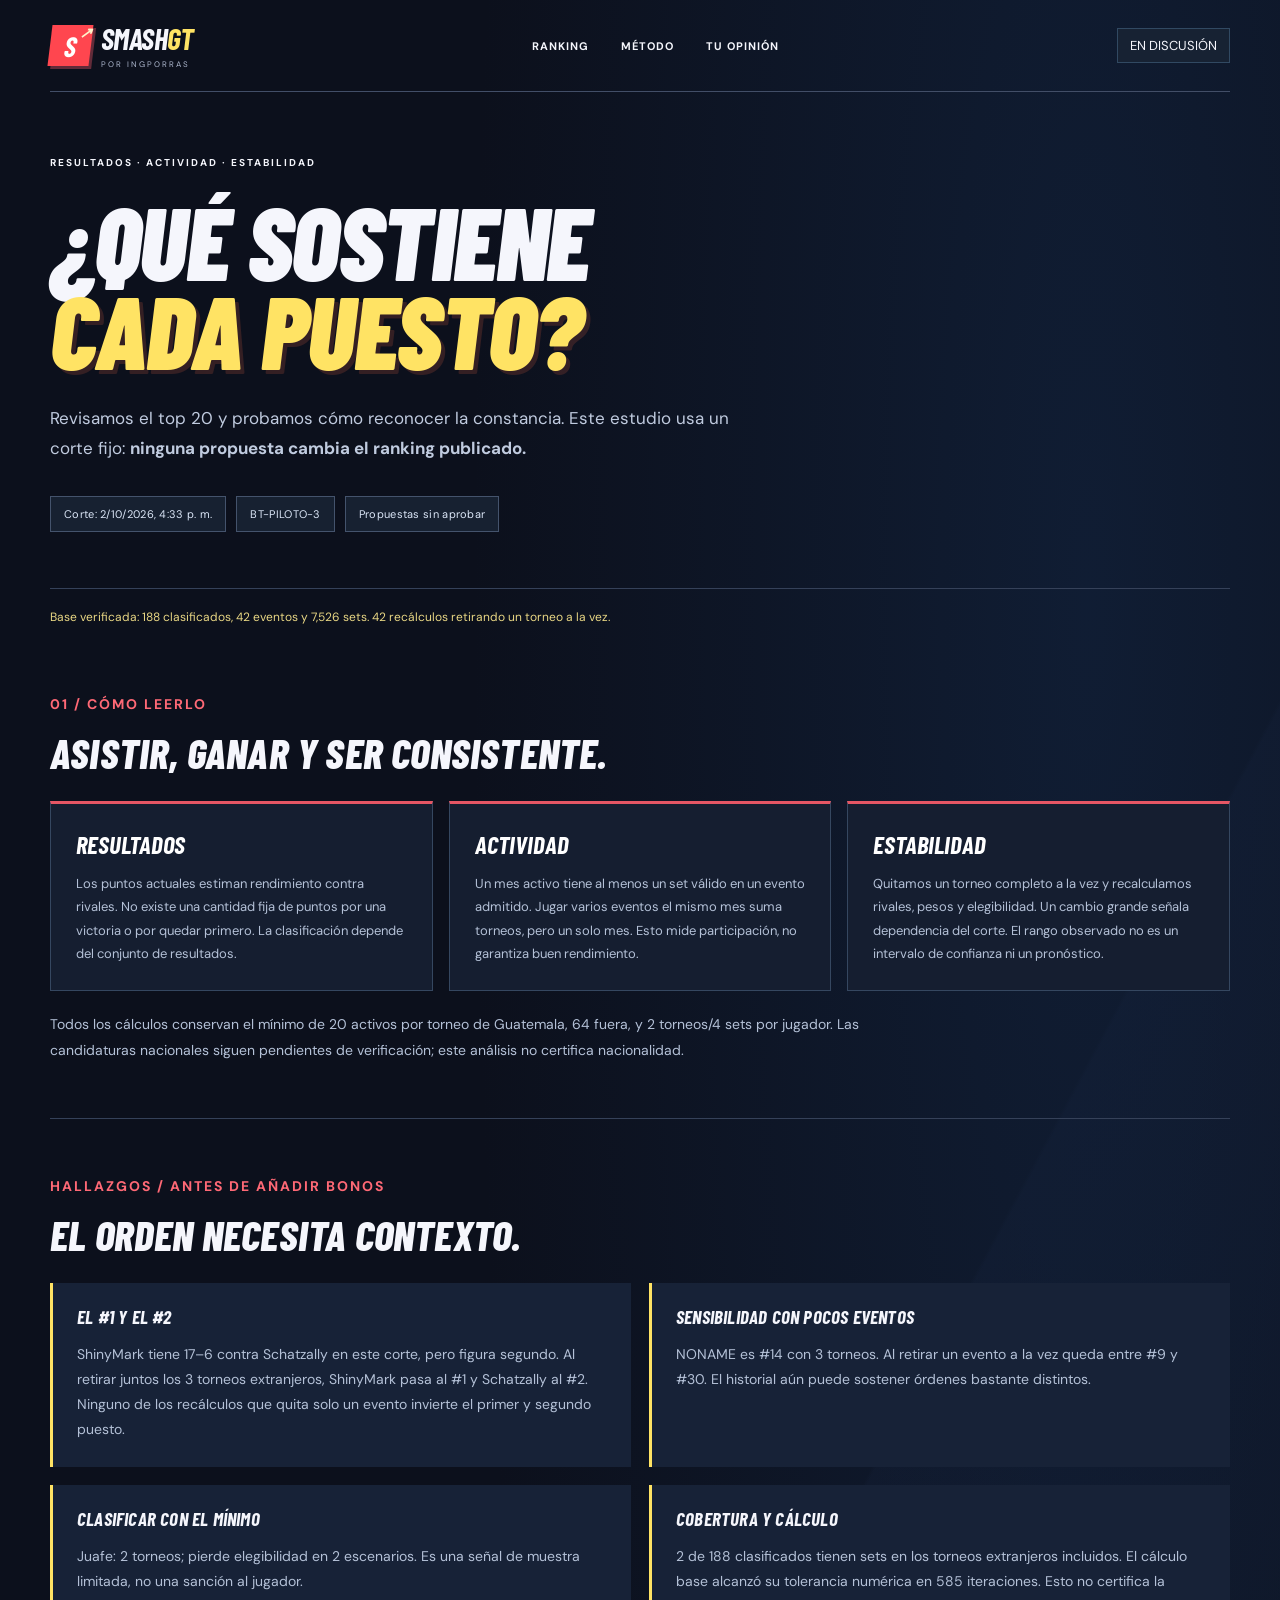
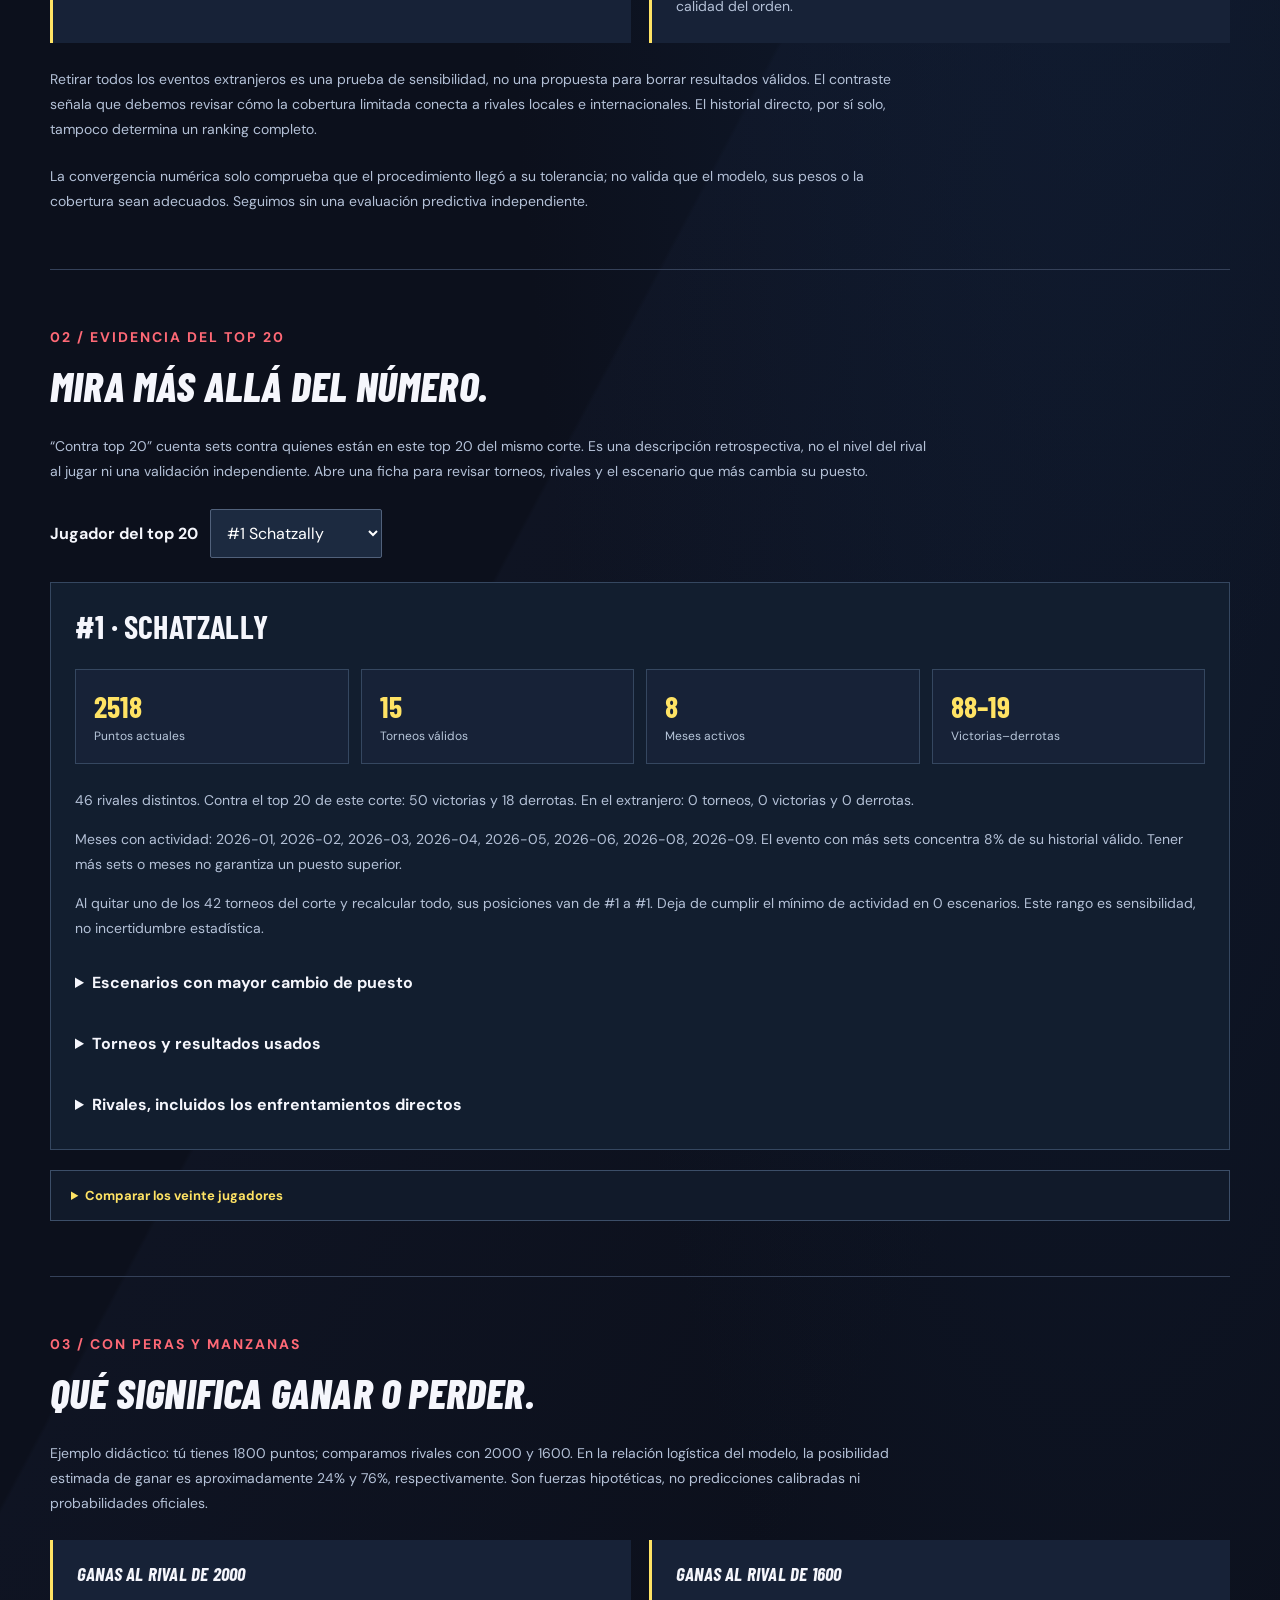
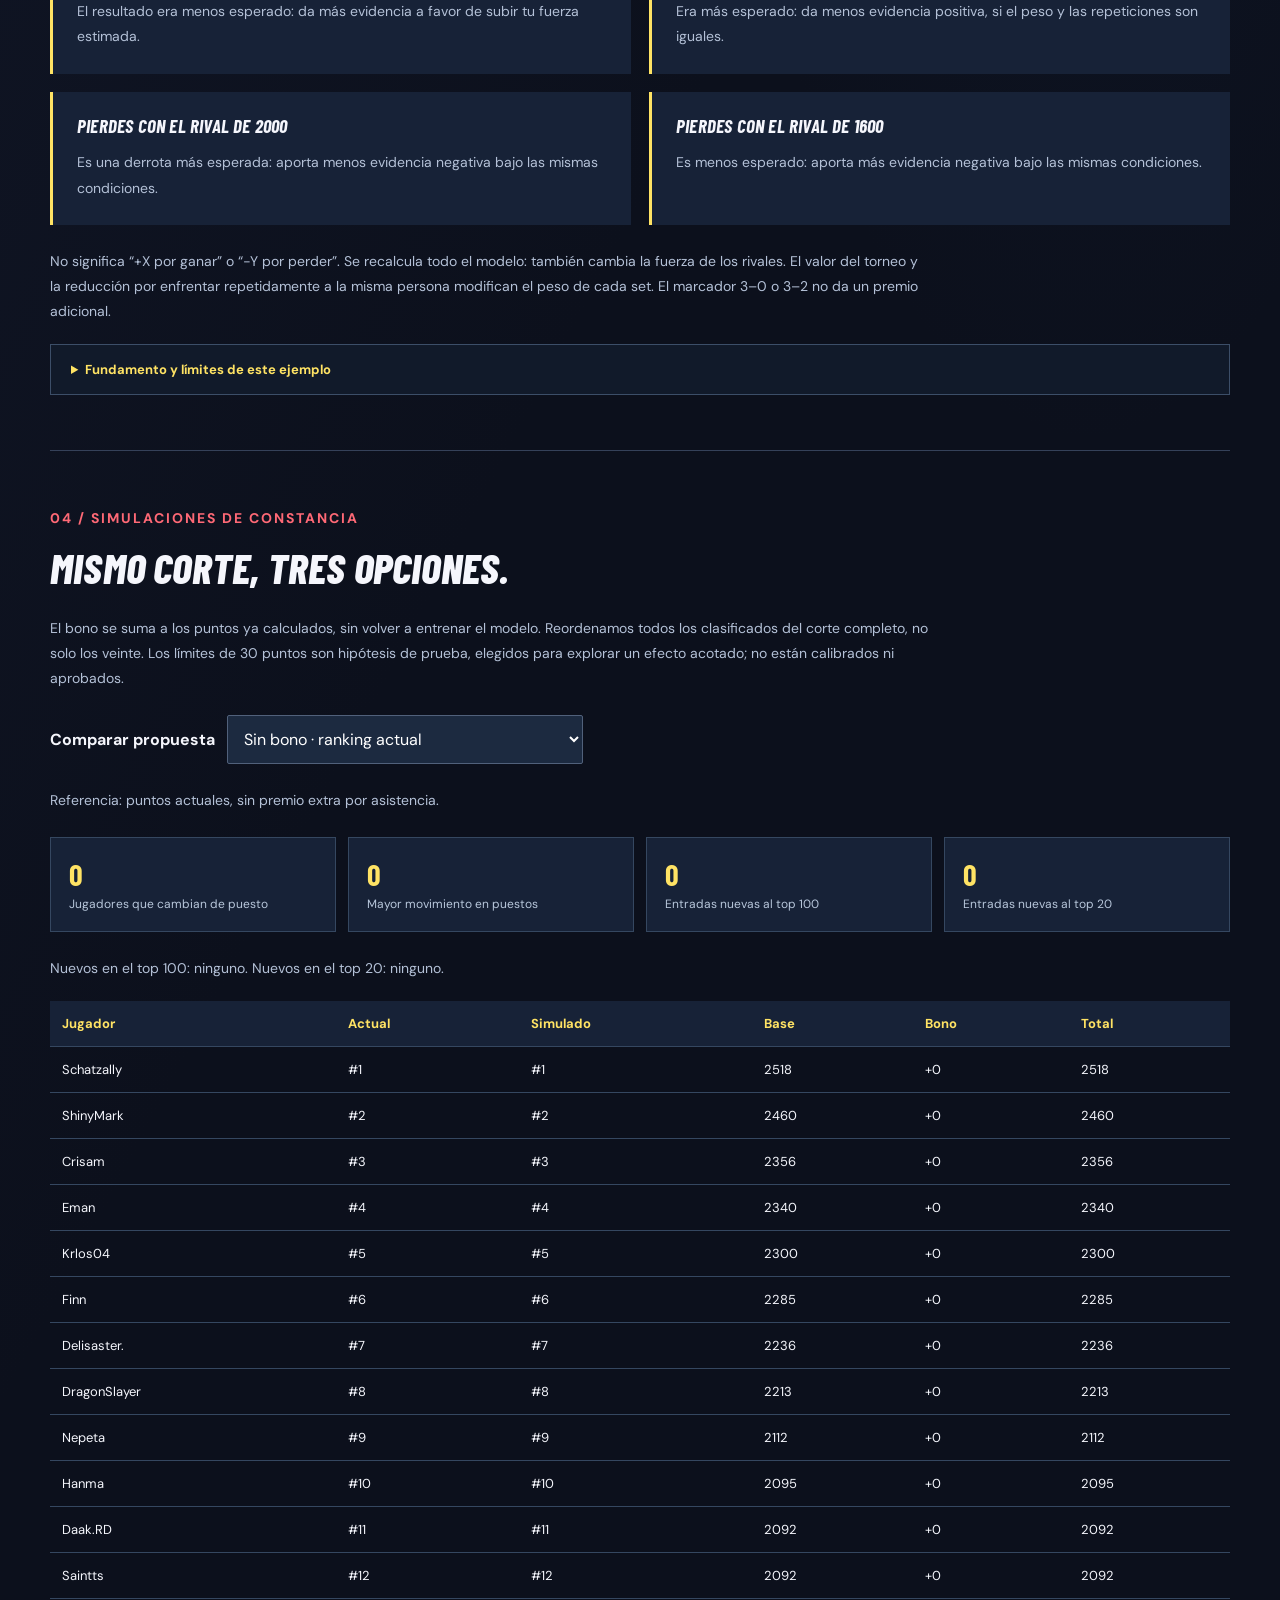
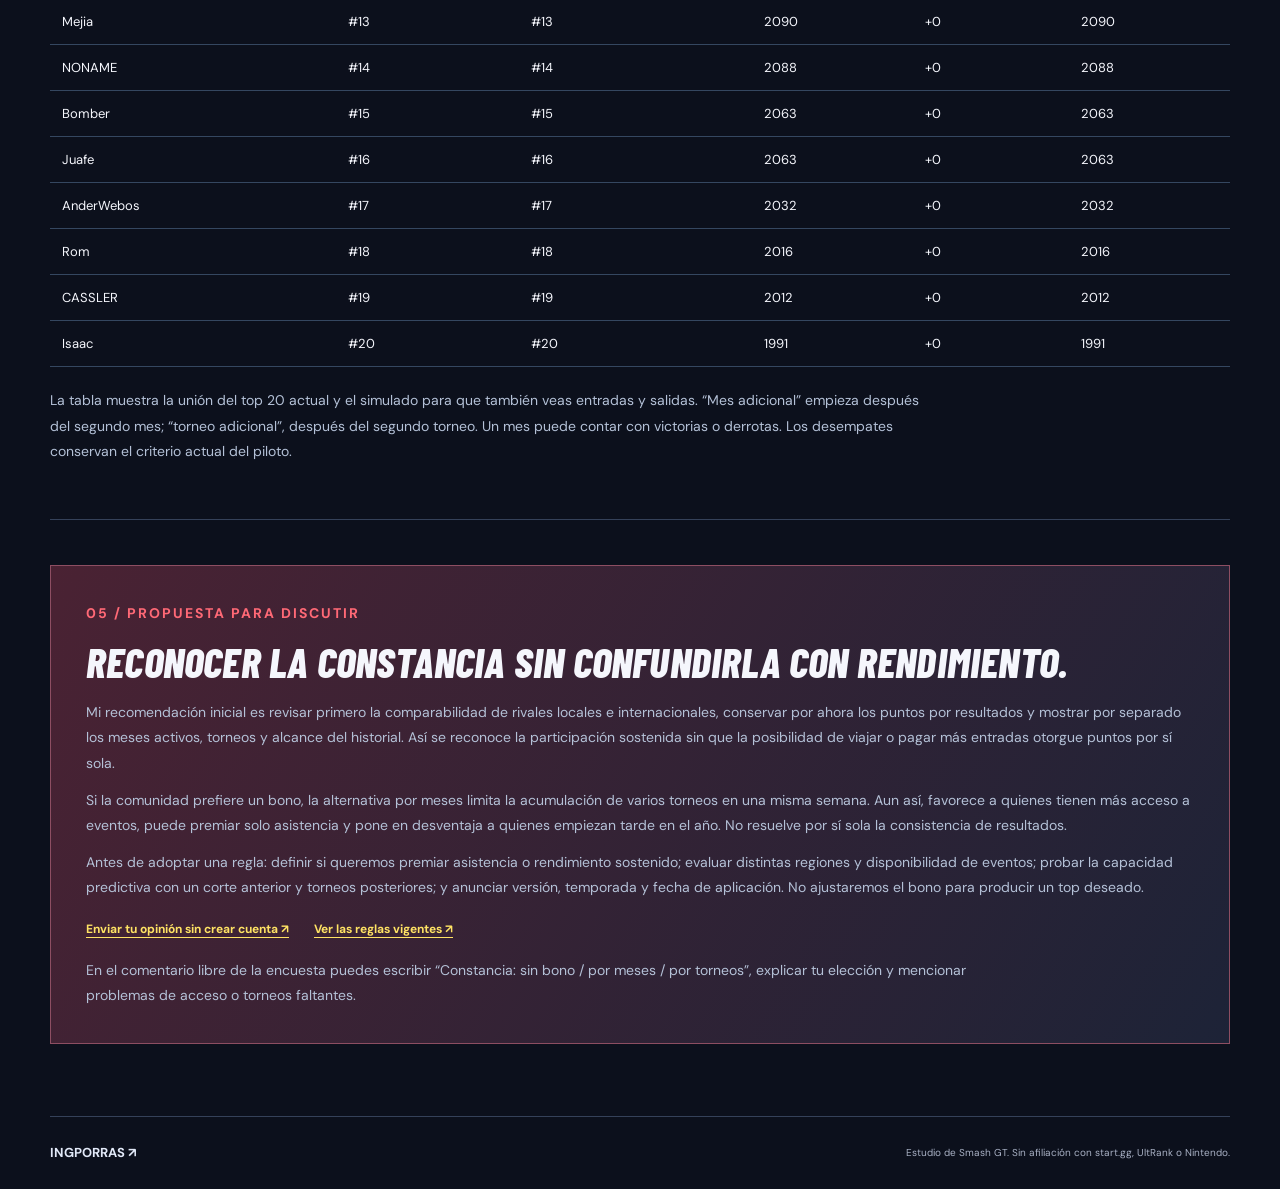
==== ranking-smash-ultimate/analisis-top20.html @ ceaf911a "Publish a dated top-20 diagnostic and attendance bonus study (#20)" ====
<!doctype html>
<html lang="es-GT">
<head>
<meta charset="utf-8"><meta name="viewport" content="width=device-width, initial-scale=1">
<meta name="theme-color" content="#0c101c">
<title>Top 20 y constancia: estudio — Smash GT</title>
<meta name="description" content="Revisión del top 20 de Smash GT y comparación de propuestas de constancia. Estudio fechado; no modifica el ranking.">
<link rel="stylesheet" href="./style.css"><link rel="stylesheet" href="./arena.css"><link rel="stylesheet" href="./metodologia.css"><link rel="stylesheet" href="./analisis-top20.css">
<script src="./analisis-top20.js?v=20261003" defer></script>
</head>
<body>
<a class="skip-link" href="#contenido">Saltar al contenido</a>
<header class="site-header wrap"><a class="brand" href="./" aria-label="Smash GT, inicio"><span class="brand-mark" aria-hidden="true">S<span>↗</span></span><span>SMASH<span class="brand-gt">GT</span><small>POR INGPORRAS</small></span></a><nav aria-label="Principal"><a href="./">Ranking</a><a href="./metodologia.html">Método</a><a href="./encuesta.php">Tu opinión</a></nav><span class="country">EN DISCUSIÓN</span></header>
<main id="contenido" class="wrap methodology-page">
<div class="methodology-hero"><p class="eyebrow">RESULTADOS · ACTIVIDAD · ESTABILIDAD</p><h1>¿QUÉ SOSTIENE<br><em>CADA PUESTO?</em></h1><p class="methodology-lead">Revisamos el top 20 y probamos cómo reconocer la constancia. Este estudio usa un corte fijo: <b>ninguna propuesta cambia el ranking publicado.</b></p><div class="methodology-meta"><span id="study-cut">Cargando corte…</span><span id="study-method"></span><span>Propuestas sin aprobar</span></div></div>
<p id="study-status" class="event-status" role="status">Verificando el estudio…</p>
<section class="methodology-section" aria-labelledby="reading-title"><p class="eyebrow">01 / CÓMO LEERLO</p><h2 id="reading-title">ASISTIR, GANAR Y SER CONSISTENTE.</h2><div class="methodology-cards"><article><strong>Resultados</strong><p>Los puntos actuales estiman rendimiento contra rivales. No existe una cantidad fija de puntos por una victoria o por quedar primero. La clasificación depende del conjunto de resultados.</p></article><article><strong>Actividad</strong><p>Un mes activo tiene al menos un set válido en un evento admitido. Jugar varios eventos el mismo mes suma torneos, pero un solo mes. Esto mide participación, no garantiza buen rendimiento.</p></article><article><strong>Estabilidad</strong><p>Quitamos un torneo completo a la vez y recalculamos rivales, pesos y elegibilidad. Un cambio grande señala dependencia del corte. El rango observado no es un intervalo de confianza ni un pronóstico.</p></article></div><p class="methodology-note">Todos los cálculos conservan el mínimo de 20 activos por torneo de Guatemala, 64 fuera, y 2 torneos/4 sets por jugador. Las candidaturas nacionales siguen pendientes de verificación; este análisis no certifica nacionalidad.</p></section>
<section class="methodology-section" aria-labelledby="findings-title"><p class="eyebrow">HALLAZGOS / ANTES DE AÑADIR BONOS</p><h2 id="findings-title">EL ORDEN NECESITA CONTEXTO.</h2><div id="study-findings" class="study-examples"></div><p class="methodology-note">Retirar todos los eventos extranjeros es una prueba de sensibilidad, no una propuesta para borrar resultados válidos. El contraste señala que debemos revisar cómo la cobertura limitada conecta a rivales locales e internacionales. El historial directo, por sí solo, tampoco determina un ranking completo.</p><p class="methodology-note">La convergencia numérica solo comprueba que el procedimiento llegó a su tolerancia; no valida que el modelo, sus pesos o la cobertura sean adecuados. Seguimos sin una evaluación predictiva independiente.</p></section>
<section class="methodology-section" aria-labelledby="players-title"><p class="eyebrow">02 / EVIDENCIA DEL TOP 20</p><h2 id="players-title">MIRA MÁS ALLÁ DEL NÚMERO.</h2><p class="methodology-note">“Contra top 20” cuenta sets contra quienes están en este top 20 del mismo corte. Es una descripción retrospectiva, no el nivel del rival al jugar ni una validación independiente. Abre una ficha para revisar torneos, rivales y el escenario que más cambia su puesto.</p><div class="study-controls"><label for="study-player">Jugador del top 20</label><select id="study-player" disabled></select></div><div id="player-detail"></div><details class="formula-detail"><summary>Comparar los veinte jugadores</summary><div class="study-table-wrap"><table class="study-table"><thead><tr><th scope="col">Puesto / jugador</th><th scope="col">Puntos</th><th scope="col">Torneos / meses</th><th scope="col">V–D</th><th scope="col">Contra top 20</th><th scope="col">Puestos al quitar un torneo</th></tr></thead><tbody id="top20-rows"></tbody></table></div></details></section>
<section class="methodology-section" aria-labelledby="examples-title"><p class="eyebrow">03 / CON PERAS Y MANZANAS</p><h2 id="examples-title">QUÉ SIGNIFICA GANAR O PERDER.</h2><p class="methodology-note">Ejemplo didáctico: tú tienes 1800 puntos; comparamos rivales con 2000 y 1600. En la relación logística del modelo, la posibilidad estimada de ganar es aproximadamente 24% y 76%, respectivamente. Son fuerzas hipotéticas, no predicciones calibradas ni probabilidades oficiales.</p><div class="study-examples"><article><h3>Ganas al rival de 2000</h3><p>El resultado era menos esperado: da más evidencia a favor de subir tu fuerza estimada.</p></article><article><h3>Ganas al rival de 1600</h3><p>Era más esperado: da menos evidencia positiva, si el peso y las repeticiones son iguales.</p></article><article><h3>Pierdes con el rival de 2000</h3><p>Es una derrota más esperada: aporta menos evidencia negativa bajo las mismas condiciones.</p></article><article><h3>Pierdes con el rival de 1600</h3><p>Es menos esperado: aporta más evidencia negativa bajo las mismas condiciones.</p></article></div><p class="methodology-note">No significa “+X por ganar” o “−Y por perder”. Se recalcula todo el modelo: también cambia la fuerza de los rivales. El valor del torneo y la reducción por enfrentar repetidamente a la misma persona modifican el peso de cada set. El marcador 3–0 o 3–2 no da un premio adicional.</p><details class="formula-detail"><summary>Fundamento y límites de este ejemplo</summary><p>La relación usada es 1 / (1 + 10^((puntos del rival − tus puntos) / 400)). Aquí solo ilustramos el sentido de la evidencia. Los coeficientes, pesos y reglas del piloto son decisiones de Smash GT. <a href="https://www.jstatsoft.org/article/view/v048i09" target="_blank" rel="noopener noreferrer">Referencia sobre modelos Bradley–Terry ↗</a>. Este estudio no prueba capacidad predictiva; falta validación temporal con resultados posteriores.</p></details></section>
<section class="methodology-section" aria-labelledby="bonus-title"><p class="eyebrow">04 / SIMULACIONES DE CONSTANCIA</p><h2 id="bonus-title">MISMO CORTE, TRES OPCIONES.</h2><p class="methodology-note">El bono se suma a los puntos ya calculados, sin volver a entrenar el modelo. Reordenamos todos los clasificados del corte completo, no solo los veinte. Los límites de 30 puntos son hipótesis de prueba, elegidos para explorar un efecto acotado; no están calibrados ni aprobados.</p><div class="study-controls"><label for="study-scenario">Comparar propuesta</label><select id="study-scenario" disabled><option value="none">Sin bono · ranking actual</option><option value="events">5 puntos por torneo adicional · máximo 30</option><option value="months">10 puntos por mes adicional · máximo 30</option></select></div><p id="scenario-explanation" class="methodology-note"></p><div id="scenario-summary" class="study-stats"></div><p id="scenario-entry" class="methodology-note"></p><div class="study-table-wrap"><table class="study-table"><thead><tr><th scope="col">Jugador</th><th scope="col">Actual</th><th scope="col">Simulado</th><th scope="col">Base</th><th scope="col">Bono</th><th scope="col">Total</th></tr></thead><tbody id="scenario-rows"></tbody></table></div><p class="methodology-note">La tabla muestra la unión del top 20 actual y el simulado para que también veas entradas y salidas. “Mes adicional” empieza después del segundo mes; “torneo adicional”, después del segundo torneo. Un mes puede contar con victorias o derrotas. Los desempates conservan el criterio actual del piloto.</p></section>
<section class="methodology-section review-box" aria-labelledby="proposal-title"><p class="eyebrow">05 / PROPUESTA PARA DISCUTIR</p><h2 id="proposal-title">RECONOCER LA CONSTANCIA SIN CONFUNDIRLA CON RENDIMIENTO.</h2><p>Mi recomendación inicial es revisar primero la comparabilidad de rivales locales e internacionales, conservar por ahora los puntos por resultados y mostrar por separado los meses activos, torneos y alcance del historial. Así se reconoce la participación sostenida sin que la posibilidad de viajar o pagar más entradas otorgue puntos por sí sola.</p><p>Si la comunidad prefiere un bono, la alternativa por meses limita la acumulación de varios torneos en una misma semana. Aun así, favorece a quienes tienen más acceso a eventos, puede premiar solo asistencia y pone en desventaja a quienes empiezan tarde en el año. No resuelve por sí sola la consistencia de resultados.</p><p>Antes de adoptar una regla: definir si queremos premiar asistencia o rendimiento sostenido; evaluar distintas regiones y disponibilidad de eventos; probar la capacidad predictiva con un corte anterior y torneos posteriores; y anunciar versión, temporada y fecha de aplicación. No ajustaremos el bono para producir un top deseado.</p><div class="review-links"><a href="./encuesta.php">Enviar tu opinión sin crear cuenta ↗</a><a href="./metodologia.html">Ver las reglas vigentes ↗</a></div><p class="methodology-note">En el comentario libre de la encuesta puedes escribir “Constancia: sin bono / por meses / por torneos”, explicar tu elección y mencionar problemas de acceso o torneos faltantes.</p></section>
</main><footer class="wrap"><a href="https://ingporras.com/">INGPORRAS ↗</a><p>Estudio de Smash GT. Sin afiliación con start.gg, UltRank o Nintendo.</p></footer>
</body></html>
---- ranking-smash-ultimate/style.css ----
@import url('https://fonts.googleapis.com/css2?family=DM+Sans:wght@400;500;600;700&family=Space+Grotesk:wght@400;500;600;700&display=swap');
:root{color-scheme:light;--ink:#102c38;--muted:#526774;--paper:#f7f8f5;--line:#d9e1df;--blue:#d8edf2;--accent:#096f91;font-family:'DM Sans',sans-serif;color:var(--ink);background:var(--paper)}*{box-sizing:border-box}body{margin:0}a{color:inherit;text-underline-offset:4px}button,input,select{font:inherit}button,a,input,select{touch-action:manipulation}button{cursor:pointer}button:disabled{cursor:wait;opacity:.6}:focus-visible{outline:3px solid #087697;outline-offset:4px}button,a,input,select{ -webkit-tap-highlight-color:transparent}h1,h2,h3,p{margin:0}h1,h2,h3,.brand,.stats>div>span{font-family:'Space Grotesk',sans-serif}h2{font-size:clamp(27px,3vw,36px);letter-spacing:-1.2px;font-weight:600}.wrap{width:min(1180px,calc(100% - 80px));margin-inline:auto}.site-header{height:104px;display:flex;align-items:center;justify-content:space-between;border-bottom:1px solid var(--line)}.brand{display:flex;align-items:center;gap:10px;font-size:24px;font-weight:700;text-decoration:none;letter-spacing:-1px;line-height:1}.brand-mark{background:var(--ink);color:white;width:41px;height:41px;display:flex;align-items:center;justify-content:center;font-size:28px;position:relative}.brand-mark>span{position:absolute;right:1px;top:0;font-size:15px;color:#9be2f5}.brand-gt{color:var(--accent)}.brand small{display:block;font:8px 'DM Sans',sans-serif;letter-spacing:2px;margin-top:6px}.site-header nav{display:flex;gap:32px;font-size:14px}.site-header nav a{text-decoration:none}.country{display:flex;gap:9px;align-items:center;font-size:13px}.flag{width:22px;height:15px;border:1px solid #bdcfd2;background:linear-gradient(90deg,#7bbbd6 33.3%,#fff 33.3%,#fff 66.6%,#7bbbd6 66.6%)}.hero{padding-block:65px 50px;display:grid;grid-template-columns:1.13fr 1fr;gap:65px;align-items:center}.eyebrow{font-size:10px;letter-spacing:2px;font-weight:700;display:flex;align-items:center;gap:10px}.tiny-line{display:inline-block;width:23px;height:2px;background:var(--accent)}h1{font-size:clamp(42px,4.8vw,66px);line-height:1.06;letter-spacing:-3px;font-weight:600;margin-top:24px}h1 em{font-style:normal;color:var(--accent)}.intro{font-size:15px;line-height:1.8;max-width:420px;margin-top:23px;color:var(--muted)}.button{display:inline-flex;align-items:center;gap:50px;padding:15px 19px;font-size:13px;font-weight:600;text-decoration:none;border-radius:3px}.primary{background:var(--ink);color:white;margin-top:28px}.primary:hover{background:#1c4757}.hero-note{font-size:11px;color:var(--muted);margin-top:15px}.hero-art{background:#dceef2;border:1px solid #c8dee4;border-radius:6px;overflow:hidden;position:relative;background-image:linear-gradient(#a8c5ce25 1px,transparent 1px),linear-gradient(90deg,#a8c5ce25 1px,transparent 1px);background-size:24px 24px}.art-heading{display:flex;justify-content:space-between;padding:23px 24px 0;font-size:9px;letter-spacing:1.7px;font-weight:600}.hero-art svg{display:block;width:100%;height:auto}.art-footer{display:flex;align-items:center;gap:16px;border-top:1px solid #bdd6de;padding:18px 24px;background:#e6f2f5}.art-footer p{font-size:12px;line-height:1.65}.art-footer>span:last-child{margin-left:auto;font-size:25px}.plus{font:36px 'Space Grotesk',sans-serif;font-weight:400}.season-bar{display:flex;align-items:center;gap:24px;border-block:1px solid var(--line);padding-block:17px;font-size:11px}.season-bar>div{display:flex;align-items:center;gap:8px}.status-dot{width:6px;height:6px;background:#bd8240;border-radius:50%}.season-bar>span{margin-left:auto;color:var(--muted)}.season-bar button{border:0;background:none;color:var(--ink);font-size:11px}.season-bar button span{margin-left:5px}.stats{display:grid;grid-template-columns:repeat(4,1fr);padding-block:29px 37px;border-bottom:1px solid var(--line)}.stats>div{border-right:1px solid var(--line);padding-left:28px}.stats>div:first-child{padding-left:0}.stats>div:last-child{border:0}.stats>div>span{font-size:35px;line-height:1.3}.stats p{font-size:11px;color:var(--muted);margin-top:5px}.scene{padding-block:57px 60px;scroll-margin-top:24px}.section-heading{display:flex;justify-content:space-between;align-items:end;gap:16px;margin-bottom:28px}.section-heading h2{margin-top:12px}.season-label{border:1px solid var(--line);padding:9px 13px;border-radius:3px;font-size:11px;white-space:nowrap}.scene-layout{display:grid;grid-template-columns:minmax(0,1fr) 280px;gap:25px;align-items:start}.list-panel{min-height:350px;border:1px solid var(--line);border-radius:5px;background:white;overflow:hidden}.tabs{display:flex;border-bottom:1px solid var(--line);padding-inline:23px;gap:27px}.tabs button{border:0;border-bottom:2px solid transparent;background:none;padding:19px 0;font-size:13px;color:var(--muted)}.tabs button[aria-selected=true]{border-color:var(--accent);color:var(--ink);font-weight:700}.tabs span{font-size:10px;background:#eaf0ef;border-radius:3px;padding:2px 6px;margin-left:5px}.search-field{margin:20px 23px 12px;display:flex;align-items:center;gap:10px;border:1px solid var(--line);border-radius:3px;padding:8px 12px}.search-field>span{font-size:25px;line-height:1}.search-field input{border:0;background:none;width:100%;padding:5px 0;font-size:12px;min-width:0;color:var(--ink)}.list-note{font-size:11px;color:var(--muted);margin:12px 23px;line-height:1.65}.empty{padding:30px 24px 38px;text-align:center}.empty-icon{border:1px solid var(--line);background:#f3f7f6;width:44px;height:44px;display:grid;place-items:center;border-radius:50%;margin:0 auto 15px;font-size:21px;color:#648493}.empty h3{font-size:18px;font-weight:500;letter-spacing:-.5px}.empty p{font-size:12px;line-height:1.8;color:var(--muted);max-width:350px;margin:10px auto 0}.aside-card{background:var(--ink);color:#fff;padding:27px;border-radius:5px}.card-kicker{font-size:8px;font-weight:600;letter-spacing:1.5px;color:#bad4dd}.aside-card h3{font-size:26px;line-height:1.17;font-weight:500;letter-spacing:-.6px;margin-top:22px}.aside-card p{font-size:12px;line-height:1.8;color:#c3d5dc;margin-top:16px}.aside-divider{height:1px;background:#36525e;margin-block:24px}.aside-card ol{list-style:none;padding:0;margin:15px 0 24px;display:grid;gap:15px;font-size:11px}.aside-card li span{color:#8acbe0;font-size:10px;margin-right:9px}.aside-card>a{font-size:11px;display:flex;justify-content:space-between;text-decoration:none}.method{padding-block:0 55px;scroll-margin-top:25px}.method-grid{display:grid;grid-template-columns:repeat(3,1fr);gap:35px;border-top:1px solid var(--line);padding-top:28px}.method article>span{font-size:9px;letter-spacing:1.5px;color:var(--accent);font-weight:700}.method h3{font-size:20px;font-weight:500;letter-spacing:-.5px;margin-top:18px}.method p{font-size:12px;line-height:1.85;color:var(--muted);margin-top:12px}.method a{display:inline-block;font-size:11px;line-height:1.7;margin-top:12px}footer{display:flex;justify-content:space-between;align-items:center;gap:20px;padding-block:27px;border-top:1px solid var(--line)}footer>a{font-size:13px;font-weight:700;text-decoration:none}footer p{font-size:10px;color:var(--muted);line-height:1.8}footer>span{font-size:10px;letter-spacing:1px;color:var(--muted)}.filter-row{margin:20px 23px;display:flex;justify-content:space-between;align-items:center;gap:14px;font-size:12px}.filter-row select{padding:8px;border:1px solid var(--line);background:white;border-radius:3px;color:var(--ink);max-width:65%}.player-row{width:100%;display:flex;align-items:center;gap:13px;border:0;border-top:1px solid #e8eeeb;background:white;color:var(--ink);padding:17px 23px;text-align:left}.player-row:hover{background:#eff6f7}.avatar{width:37px;height:37px;border-radius:5px;background:var(--blue);display:grid;place-items:center;font-weight:600;flex:none}.player-row strong{font-size:14px;overflow-wrap:anywhere}.player-row small{display:block;color:var(--muted);font-size:10px;margin-top:4px}.player-row .row-end{margin-left:auto;font-size:11px;text-align:right;flex:none;color:var(--muted)}.result-row{padding:17px 23px;border-top:1px solid var(--line)}.result-row a{font-size:13px;overflow-wrap:anywhere}.result-row p{font-size:11px;color:var(--muted);line-height:1.6;margin-top:6px}.error{padding:15px;background:#fff3dc;color:#6b4616;font-size:13px;line-height:1.6;margin-top:15px}dialog{border:1px solid var(--line);border-radius:8px;padding:35px;width:min(530px,calc(100% - 32px));max-height:85vh;overflow:auto;color:var(--ink)}dialog::backdrop{background:#09202ccb;backdrop-filter:blur(3px)}dialog .close{position:absolute;right:13px;top:10px;border:0;background:none;font-size:28px;color:var(--ink)}dialog h2{margin:18px 0 12px;overflow-wrap:anywhere}dialog>p:not(.eyebrow){font-size:13px;line-height:1.8;color:var(--muted)}dialog>a{display:inline-block;margin-top:20px;font-size:13px}dialog .result-row{padding-inline:0}.skip-link{position:fixed;left:15px;top:-90px;z-index:10;padding:15px;background:var(--ink);color:#fff}.skip-link:focus{top:15px}[hidden]{display:none!important}html{scroll-behavior:smooth}
@media(min-width:1400px){.hero{gap:90px}}
@media(max-width:850px){.wrap{width:calc(100% - 44px)}.hero{gap:28px;padding-block:40px}h1{font-size:46px;letter-spacing:-2px}.desktop-break{display:none}.scene-layout{grid-template-columns:minmax(0,1fr) 235px}.aside-card{padding:22px}.method-grid{gap:20px}.art-heading{padding:18px 15px 0;font-size:8px}.art-footer{padding:15px;gap:10px}.art-footer p{font-size:10px}}
@media(max-width:620px){.wrap{width:calc(100% - 36px)}.site-header{height:82px}.brand{font-size:21px}.brand-mark{width:34px;height:36px}.site-header nav{gap:16px;font-size:11px}.country{display:none}.hero{grid-template-columns:1fr;gap:30px;padding-block:35px 30px}.hero-copy h1{font-size:46px;max-width:380px}.hero-art{max-width:100%}.hero-art svg{max-height:260px}.intro{font-size:14px}.eyebrow{font-size:9px}.hero-note{font-size:10px}.season-bar{flex-wrap:wrap;gap:12px}.season-bar>span{margin-left:0;width:75%;order:3;font-size:10px}.season-bar button{margin-left:auto}.stats{grid-template-columns:1fr 1fr;gap:23px 0;padding-block:25px}.stats>div{padding-left:20px}.stats>div:nth-child(odd){padding-left:0}.stats>div:nth-child(even){border:0}.stats>div>span{font-size:30px}.stats p{font-size:10px}.scene{padding-block:38px}.section-heading{align-items:start;flex-direction:column;gap:14px}h2{font-size:28px;letter-spacing:-1px}.scene-layout{grid-template-columns:1fr}.aside-card h3 br{display:none}.aside-card h3{font-size:24px;line-height:1.3}.aside-card ol{gap:12px}.method-grid{grid-template-columns:1fr;gap:26px}.method article{padding-bottom:22px;border-bottom:1px solid var(--line)}.method article:last-child{border:0;padding-bottom:0}.method h3{margin-top:11px}.method{padding-bottom:35px}footer{flex-wrap:wrap;gap:15px}footer p{order:3;width:100%}.list-note{font-size:10px}.player-row{padding:15px}.player-row .row-end{font-size:10px}.filter-row{font-size:11px}}
@media(prefers-reduced-motion:reduce){html{scroll-behavior:auto}}
---- ranking-smash-ultimate/arena.css ----
@import url('https://fonts.googleapis.com/css2?family=Barlow+Condensed:ital,wght@0,600;0,700;0,800;0,900;1,700;1,800;1,900&display=swap');

:root {
  color-scheme: dark;
  --ink: #f5f6fc;
  --muted: #a9b1c5;
  --paper: #0c101c;
  --line: #2b3247;
  --blue: #193e5b;
  --accent: #ffe364;
  background: var(--paper);
}
body {
  background: radial-gradient(ellipse at 85% 10%, #142a4b80, transparent 40%),
    linear-gradient(118deg, transparent 37%, #18203740 37.1%, transparent 55%), var(--paper);
}
h1, h2, h3, .brand, .stats > div > span { font-family: 'Barlow Condensed', Impact, sans-serif; }
a:hover { color: #ffe364; }
:focus-visible { outline-color: #ffe364; }
.site-header { height: 92px; border-bottom: 1px solid #424e67; }
.brand { font-size: 30px; font-style: italic; letter-spacing: -.6px; }
.brand-mark { background: #ff464f; transform: skew(-7deg); color: #fff; box-shadow: 3px 3px 0 #622b39; }
.brand-mark > span { color: #fff4ca; }
.brand small { color: #aeb8ce; font-style: normal; }
.brand-gt { color: #ffe364; }
.site-header nav { text-transform: uppercase; font-size: 11px; font-weight: 700; letter-spacing: 1px; }
.country { padding: 8px 12px; background: #172233; border: 1px solid #314962; }
.flag { border-color: #6390ab; }
.hero { padding-block: 48px 44px; gap: 55px; grid-template-columns: 1fr 1fr; }
.hero-copy { position: relative; }
.hero-copy .eyebrow { color: #d5dfef; font-size: 10px; letter-spacing: 2.3px; }
.tiny-line { background: #ff4d59; width: 30px; height: 4px; transform: skew(-25deg); }
h1 { font-size: clamp(68px, 6.8vw, 96px); font-weight: 900; line-height: .87; letter-spacing: -1.5px; font-style: italic; margin-top: 27px; }
h1 em { color: #ffe364; font-style: italic; text-shadow: 4px 4px 0 #8d403450; }
.intro { color: #b7c0d3; max-width: 410px; font-size: 14px; margin-top: 24px; }
.primary { border-radius: 0; background: #ffe364; color: #161b29; padding: 16px 24px; font-weight: 800; font-size: 12px; letter-spacing: .8px; transform: skew(-6deg); box-shadow: 5px 5px 0 #644d26; }
.primary:hover { background: #fff0a1; color: #161b29; transform: skew(-6deg) translateY(-2px); }
.primary span { font-size: 19px; }
.hero-note { color: #8995b0; }
.hero-art { border: 1px solid #496077; border-radius: 0; background: #101b2c; transform: rotate(-2deg); box-shadow: 10px 10px 0 #060911, 11px 11px 0 #344059; }
.art-heading { padding: 16px 20px; color: #f6f8fc; background: #151c2a; font-size: 9px; letter-spacing: 1.8px; }
.art-heading > span:first-child { display: flex; align-items: center; gap: 8px; }
.art-heading i { width: 5px; height: 5px; background: #ff575e; transform: rotate(45deg); }
.hero-art svg { border-block: 1px solid #344052; }
.art-footer { padding: 15px 21px; background: #131a29; border-top: 0; color: #e9edf7; }
.art-footer p { font-size: 10px; letter-spacing: 1px; }
.art-footer strong { color: #ffe364; }
.art-footer .plus { background: #ffe364; color: #121724; width: 35px; height: 35px; display: grid; place-items: center; font-size: 25px; transform: skew(-8deg); }
.art-footer .battle-label { color: #8998b4; font-family: 'Barlow Condensed', sans-serif; font-size: 17px !important; font-style: italic; font-weight: 800; text-align: right; line-height: .9; }
.season-bar { background: #171d2b; border-block: 1px solid #394459; padding: 16px 20px; }
.status-dot { background: #ffe364; box-shadow: 0 0 10px #ffe36455; }
.season-bar button { color: #e4eaf5; }
.stats { padding-block: 26px 32px; }
.stats > div > span { font-size: 46px; font-style: italic; color: #fff; font-weight: 700; }
.stats p { text-transform: uppercase; letter-spacing: 1px; font-size: 9px; color: #96a4bf; }
.scene { padding-block: 46px 52px; }
.section-heading .eyebrow { color: #ff6976; letter-spacing: 1.5px; }
h2 { font-size: 42px; text-transform: uppercase; font-style: italic; font-weight: 800; letter-spacing: .2px; }
.season-label { border-color: #384962; border-radius: 0; color: #b7c4d8; background: #121b2a; }
.list-panel { background: #121927; border: 1px solid #35425c; border-radius: 0; box-shadow: 0 4px 0 #070a12; }
.tabs { padding-inline: 0; gap: 0; background: #0f1521; border-bottom-color: #3a445c; }
.tabs button { padding: 18px 25px; text-transform: uppercase; font-size: 11px; font-weight: 700; letter-spacing: 1px; color: #aab6cb; border-bottom: 3px solid transparent; }
.tabs button[aria-selected=true] { color: #fff; border-color: #ff4d59; background: linear-gradient(0deg, #c2374829, transparent); }
.tabs span { background: #333a4c; color: #edf1fb; }
.search-field { background: #0c1220; border-color: #34425b; border-radius: 0; }
.search-field input { color: #f4f7ff; }
.search-field input::placeholder { color: #909eb8; }
.find-rank-link { display: inline-block; margin: 20px 0 0 20px; color: #ffe364; font-size: 12px; font-weight: 700; text-underline-offset: 5px; }
.ranking-intro { margin: 25px 23px 20px; padding-bottom: 20px; border-bottom: 1px solid #34425b; }
.ranking-intro .card-kicker { color: #ffe364; }
.ranking-intro h3 { margin: 10px 0; font: 700 italic 28px 'Barlow Condensed', sans-serif; color: #f4f7ff; }
.ranking-intro p { max-width: 530px; color: #b7c7dd; font-size: 13px; line-height: 1.75; }
.ranking-views { display: flex; gap: 8px; flex-wrap: wrap; margin: 0 23px 18px; }
.ranking-views button, .history-more { padding: 11px 15px; background: #1c2a40; border: 1px solid #465873; color: #c6d5eb; font-size: 12px; font-weight: 700; }
.ranking-views button[aria-pressed=true] { background: #ffe364; color: #142033; border-color: #ffe364; }
.ranking-views button:hover, .history-more:hover { border-color: #ffe364; }
.ranking-summary { padding: 14px 23px; color: #c6d5eb; background: #0f1828; font-size: 12px; line-height: 1.6; }
#search { scroll-margin-top: 25px; }
.player-stats { display: grid; grid-template-columns: repeat(3, minmax(0, 1fr)); gap: 9px; margin: 18px 0; }
.player-stats > div { padding: 15px 10px; background: #1c2a40; border: 1px solid #364d6c; }
.player-stats strong { display: block; font: 800 italic 32px 'Barlow Condensed', sans-serif; color: #ffe364; }
.player-stats span { display: block; margin-top: 7px; color: #b7c7dd; font-size: 10px; line-height: 1.5; }
.history-title { color: #f4f7ff; margin-top: 25px; font: 700 italic 23px 'Barlow Condensed', sans-serif; }
dialog .history-count { margin: 8px 0 18px; color: #b7c7dd; font-size: 11px; }
.history-more { display: block; margin-top: 18px; }
dialog #player-summary { color: #b7c7dd; }
.player-row > span:nth-child(2) { min-width: 0; }
.list-note { color: #9aa7c1; }
.empty-icon { color: #ffe364; background: #1f293b; border-color: #404a60; border-radius: 0; transform: skew(-7deg); }
.empty h3 { font-size: 25px; font-style: italic; font-weight: 700; text-transform: uppercase; letter-spacing: .3px; }
.empty p { color: #9ba9c3; }
.aside-card { border-radius: 0; background: linear-gradient(145deg, #c33247 0%, #722437 53%, #231c31 100%); border: 1px solid #e75a6a; position: relative; overflow: hidden; box-shadow: 5px 5px 0 #050914; }
.aside-card::before { content: ''; position: absolute; right: -45px; top: 20px; width: 80px; height: 180px; transform: rotate(25deg); background: #ffffff06; pointer-events: none; }
.card-kicker { color: #ffe1d8; font-size: 9px; font-style: italic; }
.aside-card h3 { font-size: 36px; font-style: italic; font-weight: 800; line-height: .98; }
.aside-card p { color: #f1c8cf; }
.aside-divider { background: #f3a0a044; }
.aside-card li span { color: #ffe364; }
.aside-card > a { color: #ffe364; }
.method-grid { gap: 26px; }
.method article { border-left: 2px solid #364661; padding-left: 18px; }
.method article > span { color: #79bde6; }
.method h3 { font-size: 25px; font-style: italic; font-weight: 700; text-transform: uppercase; letter-spacing: .2px; }
.method p { color: #a3afc6; }
.method a { color: #ffe364; }
footer { border-color: #354159; }
footer > a { color: #e2e9f8; }
.filter-row select { background: #101928; color: #e6eefb; border-color: #364560; }
.player-row { background: #151e30; color: #f3f7ff; border-color: #2c3951; border-left: 3px solid #469ace; }
.player-row:hover { background: #223149; border-left-color: #ffe364; }
.avatar { border-radius: 0; background: linear-gradient(135deg, #276c9c, #18334e); color: #e5f8ff; transform: skew(-4deg); }
.player-row strong { font-family: 'Barlow Condensed', sans-serif; font-size: 23px; font-style: italic; letter-spacing: .4px; }
.player-row .avatar { min-width: 42px; font-family: 'Barlow Condensed', sans-serif; font-size: 22px; font-weight: 800; font-style: italic; }
.player-row.podium-row { border-left-color: #ffe364; background: linear-gradient(90deg, #58472b55, #151e30 45%); }
.player-row.podium-1 .avatar { background: #ffe364; color: #191c28; box-shadow: 3px 3px 0 #9b7531; }
.player-row.podium-2 .avatar { background: #d7e5f8; color: #192637; }
.player-row.podium-3 .avatar { background: #e6a779; color: #2b1e20; }
.player-row .row-end { color: #ffe364; font-family: 'Barlow Condensed', sans-serif; font-size: 18px; font-weight: 700; }
.player-row .row-end small { font-family: 'DM Sans', sans-serif; font-size: 9px; font-weight: 400; }
.player-row small { color: #a1b4d0; }
.player-row .movement{font-weight:700;letter-spacing:.2px}
.player-row .movement.up{color:#83e2ad}
.player-row .movement.down{color:#ff9b9b}
.player-row .movement.same{color:#b6c3d5}
.result-row { border-color: #2e3c53; }
.result-row a { color: #e2edff; }
.result-row p { color: #9eacc7; }
dialog { background: #131e30; border: 1px solid #6582a8; border-top: 4px solid #ffe364; border-radius: 0; color: #e9f1ff; }
dialog .close { color: #f5f8ff; }
dialog > a { color: #ffe364; }
.error { background: #412f1b; color: #ffe6b7; border-left: 3px solid #ffc84e; }
.skip-link { background: #ffe364; color: #141b29; }

@media (max-width: 850px) {
  .hero { gap: 30px; }
  h1 { font-size: 73px; }
  .aside-card h3 { font-size: 31px; }
  h2 { font-size: 36px; }
}
@media (max-width: 620px) {
  .site-header { height: 78px; }
  .brand { font-size: 25px; }
  .site-header nav { font-size: 9px; gap: 13px; letter-spacing: .5px; }
  .hero { grid-template-columns: 1fr; padding-block: 35px 30px; gap: 35px; }
  .hero-copy h1 { font-size: 76px; letter-spacing: -1px; max-width: none; }
  .hero-copy .eyebrow { font-size: 8px; letter-spacing: 1.8px; }
  .hero-art { margin: 0 6px 5px; transform: rotate(-1deg); }
  .hero-art svg { max-height: none; }
  .hero-note { font-size: 10px; }
  .season-bar { padding: 15px 12px; }
  .season-bar strong { font-size: 10px; }
  .season-bar > span { width: 100%; }
  .stats > div > span { font-size: 38px; }
  .stats p { font-size: 8px; }
  h2 { font-size: 34px; }
  .tabs button { padding: 18px 20px; }
  .aside-card h3 { font-size: 34px; line-height: 1.05; }
  .aside-card h3 br { display: initial; }
  .method article { border-bottom: 0; }
  .method article:last-child { border-left: 2px solid #364661; }
  .player-row .row-end { font-size: 15px; }
  .player-row strong { font-size: 21px; }
  .find-rank-link { margin-left: 0; display: block; width: fit-content; }
  .ranking-intro { margin-inline: 18px; }
  .ranking-views { margin-inline: 18px; }
  .ranking-summary { padding-inline: 18px; }
  .player-row .row-end { max-width: 110px; }
}
---- ranking-smash-ultimate/metodologia.css ----
.methodology-page{padding-bottom:72px}
.methodology-hero{padding:64px 0 56px;border-bottom:1px solid #354159}
.methodology-hero h1{max-width:850px;font-size:clamp(62px,8vw,110px)}
.methodology-lead{max-width:700px;margin-top:30px;color:#c0cbdf;font-size:17px;line-height:1.75}
.methodology-meta{display:flex;flex-wrap:wrap;gap:10px;margin-top:32px}
.methodology-meta span{padding:10px 13px;border:1px solid #44536c;background:#172131;color:#dce7f8;font-size:11px;letter-spacing:.3px}
.methodology-section{padding:55px 0;border-bottom:1px solid #354159;scroll-margin-top:25px}
.methodology-section>.eyebrow{color:#ff6976;margin-bottom:10px}
.methodology-section h2{margin-bottom:24px}
.methodology-section h3{font-size:25px;line-height:1.1;font-style:italic;text-transform:uppercase;letter-spacing:.2px}
.methodology-section p{color:#b4c1d7;font-size:14px;line-height:1.8}
.methodology-cards{display:grid;grid-template-columns:repeat(3,1fr);gap:16px}
.methodology-cards article{padding:25px;background:#151e30;border:1px solid #354760;border-top:3px solid #e55664}
.methodology-cards strong{font-family:'Barlow Condensed',Impact,sans-serif;font-size:25px;font-style:italic;text-transform:uppercase;color:#fff}
.methodology-cards p{margin-top:13px;font-size:13px}
.methodology-note{margin-top:21px;max-width:880px}
.methodology-note a{color:#ffe364;font-weight:700}
.calculation-steps{list-style:none;padding:0;margin:0;display:grid;gap:0;border:1px solid #354760;background:#131b2b}
.calculation-steps li{display:grid;grid-template-columns:70px 1fr;gap:16px;padding:23px 28px;border-bottom:1px solid #354760}
.calculation-steps li:last-child{border-bottom:0}
.calculation-steps li>span{font-family:'Barlow Condensed',Impact,sans-serif;font-size:32px;font-style:italic;font-weight:800;color:#ffe364}
.calculation-steps p{margin-top:7px}
.formula-detail,.excluded-detail{margin-top:20px;border:1px solid #3c4e68;background:#111a2a}
.formula-detail summary,.excluded-detail summary{padding:16px 20px;cursor:pointer;font-weight:700;color:#ffe364;font-size:13px}
.formula-detail summary:hover,.excluded-detail summary:hover{background:#1c2a40}
.formula-detail>div{padding:0 20px 21px}
.formula-detail p+p{margin-top:12px}
.formula-detail code{font-size:12px;color:#fff2aa;background:#26324a;padding:2px 4px;white-space:normal;overflow-wrap:anywhere}
#method-exact{padding:13px;border-left:3px solid #ffe364;background:#1c283d;font-size:12px;overflow-wrap:anywhere}
.source-grid{display:grid;grid-template-columns:1fr 1fr;gap:16px}
.source-grid>div{padding:25px;background:#151e30;border:1px solid #354760}
.source-grid>div:first-child{border-top:3px solid #6ebde4}
.source-grid>div:last-child{border-top:3px solid #ffe364}
.source-grid p{margin-top:11px}
.source-links{display:flex;flex-wrap:wrap;gap:12px 22px;margin-top:20px}
.source-links a,.review-box>a{color:#ffe364;font-size:12px}
.event-status{margin:20px 0 12px!important;font-size:12px!important;color:#e9d784!important}
.event-table-wrap{overflow:auto;border:1px solid #3c4e68;background:#121a29}
.event-table{width:100%;border-collapse:collapse;min-width:610px}
.event-table th{padding:14px 16px;background:#1d2a3f;text-align:left;color:#f0f3fa;font-size:10px;text-transform:uppercase;letter-spacing:1px}
.event-table td{padding:13px 16px;border-top:1px solid #2c3a50;color:#c1cce0;font-size:12px;vertical-align:top}
.event-table td:nth-child(4),.event-table td:nth-child(5),.event-table th:nth-child(4),.event-table th:nth-child(5){text-align:right}
.event-table tr:hover td{background:#1a2639}
.event-table a{color:#f7e487;font-weight:700}
.event-table small{display:block;margin-top:4px;color:#91a4c2;font-size:11px}
.excluded-detail ul{padding:0 25px 20px 40px;margin:0;display:grid;gap:12px}
.excluded-detail li{color:#bbc8dd;font-size:12px;line-height:1.6}
.excluded-detail a{color:#ffe364}
.review-box{background:linear-gradient(120deg,#4a2233,#1d2337);padding:35px;margin-top:45px;border:1px solid #8d4e62}
.review-box h2{margin-bottom:14px}
.review-box p+p{margin-top:12px}
.review-links{display:flex;flex-wrap:wrap;gap:12px 25px;margin-top:20px}
.review-links a{color:#ffe364;font-size:12px;font-weight:700}
@media(max-width:800px){.methodology-cards{grid-template-columns:1fr}.source-grid{grid-template-columns:1fr}.methodology-hero{padding:45px 0}}
@media(max-width:620px){.methodology-page{padding-bottom:40px}.methodology-hero h1{font-size:62px}.methodology-lead{font-size:14px}.methodology-section{padding:38px 0}.methodology-section h2{font-size:36px}.calculation-steps li{grid-template-columns:48px 1fr;gap:8px;padding:18px 14px}.calculation-steps li>span{font-size:26px}.calculation-steps h3{font-size:21px}.methodology-cards article,.source-grid>div{padding:20px}.review-box{margin-top:32px;padding:24px}.event-table{min-width:0}.event-table thead{display:none}.event-table tbody{display:grid}.event-table tr{display:grid;grid-template-columns:1fr 1fr;padding:14px;border-bottom:1px solid #354760}.event-table td{border:0;padding:4px 0!important;font-size:11px}.event-table td:nth-child(2){grid-column:1/-1;grid-row:1;margin-bottom:5px}.event-table td:nth-child(2) a{font-size:13px}.event-table td:nth-child(1){grid-column:1;grid-row:2}.event-table td:nth-child(3){grid-column:2;grid-row:2;text-align:right}.event-table td:nth-child(4){grid-column:1;grid-row:3;text-align:left!important}.event-table td:nth-child(5){grid-column:2;grid-row:3;text-align:right!important}.event-table td:nth-child(4)::before{content:'Activos: ';color:#90a4be}.event-table td:nth-child(5)::before{content:'Sets: ';color:#90a4be}}
---- ranking-smash-ultimate/analisis-top20.css ----
.study-controls{display:flex;align-items:center;flex-wrap:wrap;gap:12px;margin:24px 0}.study-controls label{font-weight:700}.study-controls select{max-width:100%;padding:12px;background:#1c2a40;border:1px solid #51617b;color:#fff;border-radius:2px}.study-stats{display:grid;grid-template-columns:repeat(4,1fr);gap:12px;margin:24px 0}.study-stats article{padding:18px;background:#172237;border:1px solid #354760}.study-stats b{display:block;font:700 30px 'Barlow Condensed',sans-serif;color:#ffe364}.study-stats span{font-size:12px;color:#b8c7db}.study-profile{padding:24px;background:#121e2f;border:1px solid #354760}.study-profile h3{font:700 32px 'Barlow Condensed',sans-serif;margin-bottom:16px}.study-profile p{line-height:1.8;margin:14px 0}.study-profile details{margin-top:20px}.study-profile summary{cursor:pointer;font-weight:700;padding:10px 0}.study-table-wrap{overflow-x:auto;margin-top:20px}.study-table{border-collapse:collapse;width:100%;font-size:13px;min-width:640px}.study-table th,.study-table td{padding:14px 12px;text-align:left;border-bottom:1px solid #354760;vertical-align:top}.study-table th{background:#172237;color:#ffe364}.study-table a{color:#dceaff}.study-examples{display:grid;grid-template-columns:repeat(2,1fr);gap:18px;margin:24px 0}.study-examples article{border-left:3px solid #ffe364;background:#172237;padding:24px}.study-examples h3{font-size:19px;margin-bottom:14px}.study-examples p{line-height:1.8}.study-profile ul{line-height:1.9;padding-left:20px}.study-warning{border-left:4px solid #ffe364;padding:14px 18px;background:#292739}@media(max-width:650px){.study-stats{grid-template-columns:repeat(2,1fr)}.study-examples{grid-template-columns:1fr}.study-profile{padding:18px}.study-controls{align-items:stretch;flex-direction:column}.study-table{font-size:12px}.study-stats article{padding:14px}}
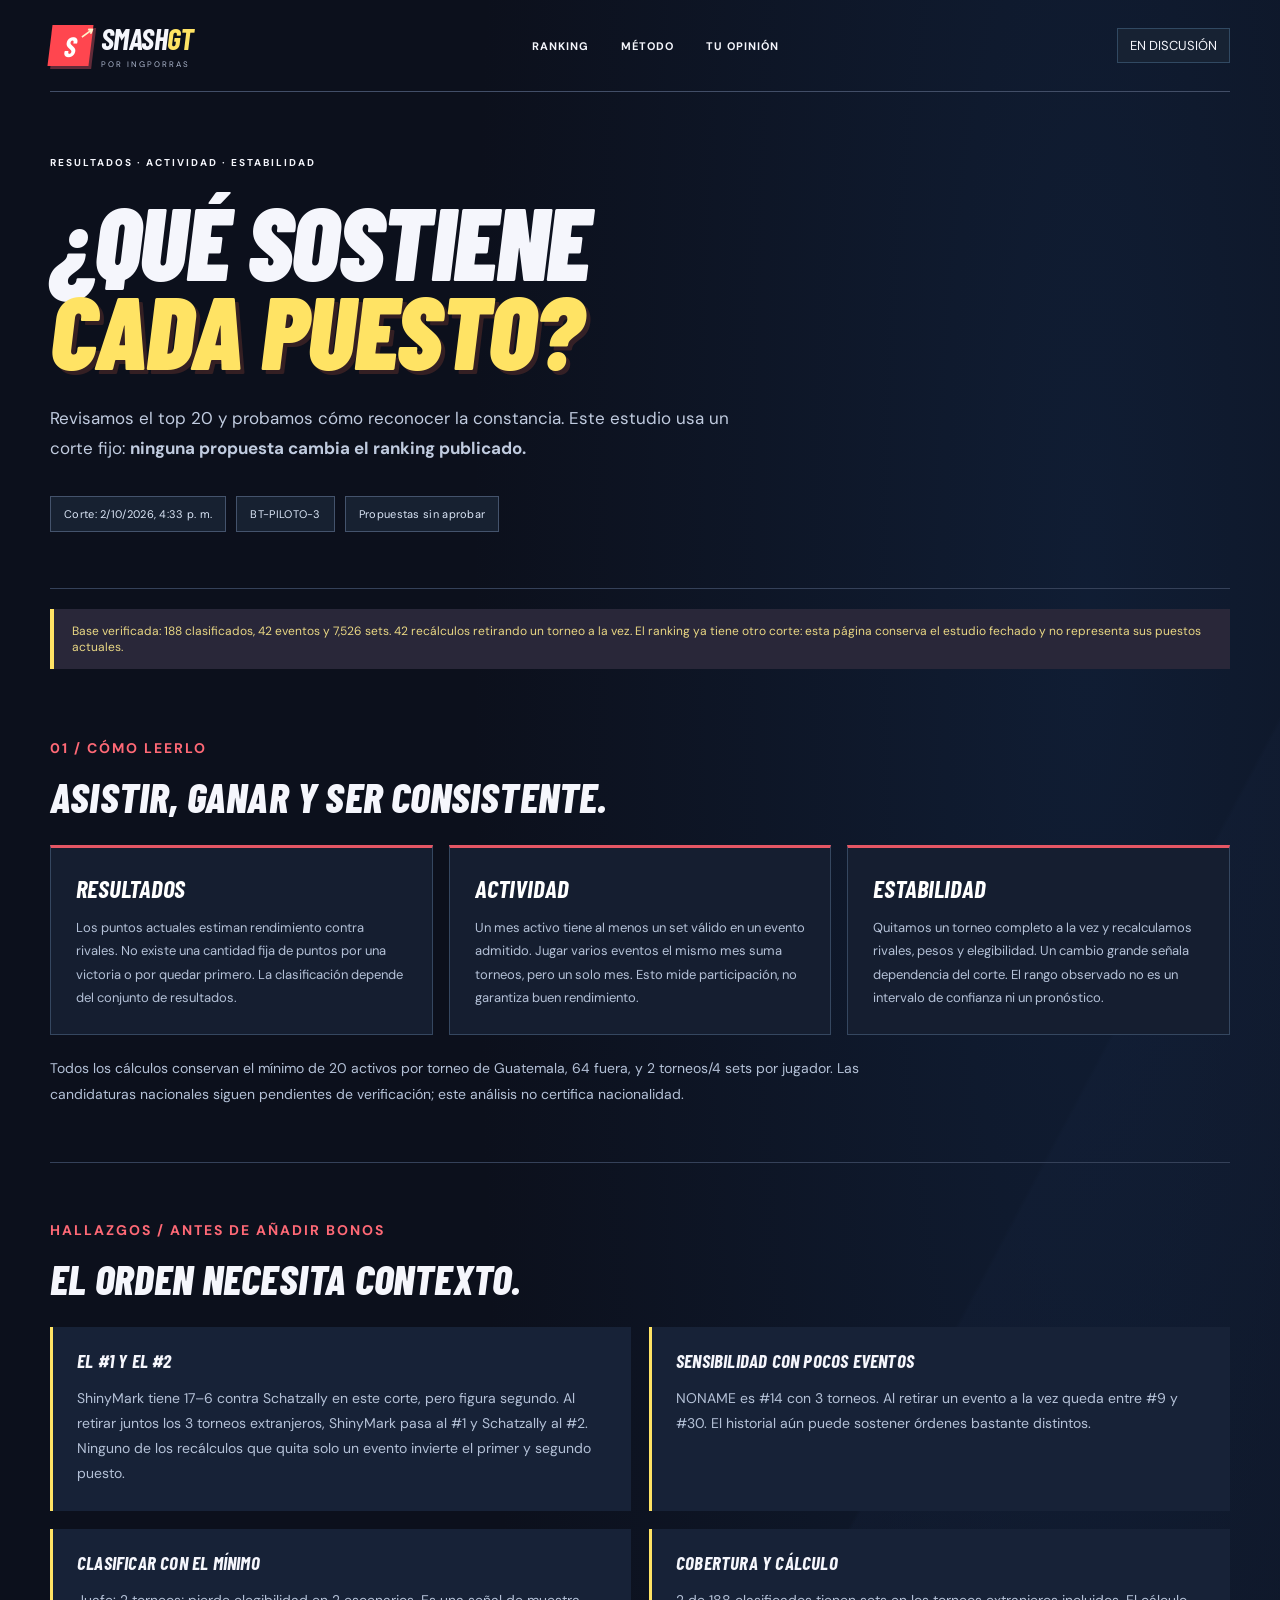
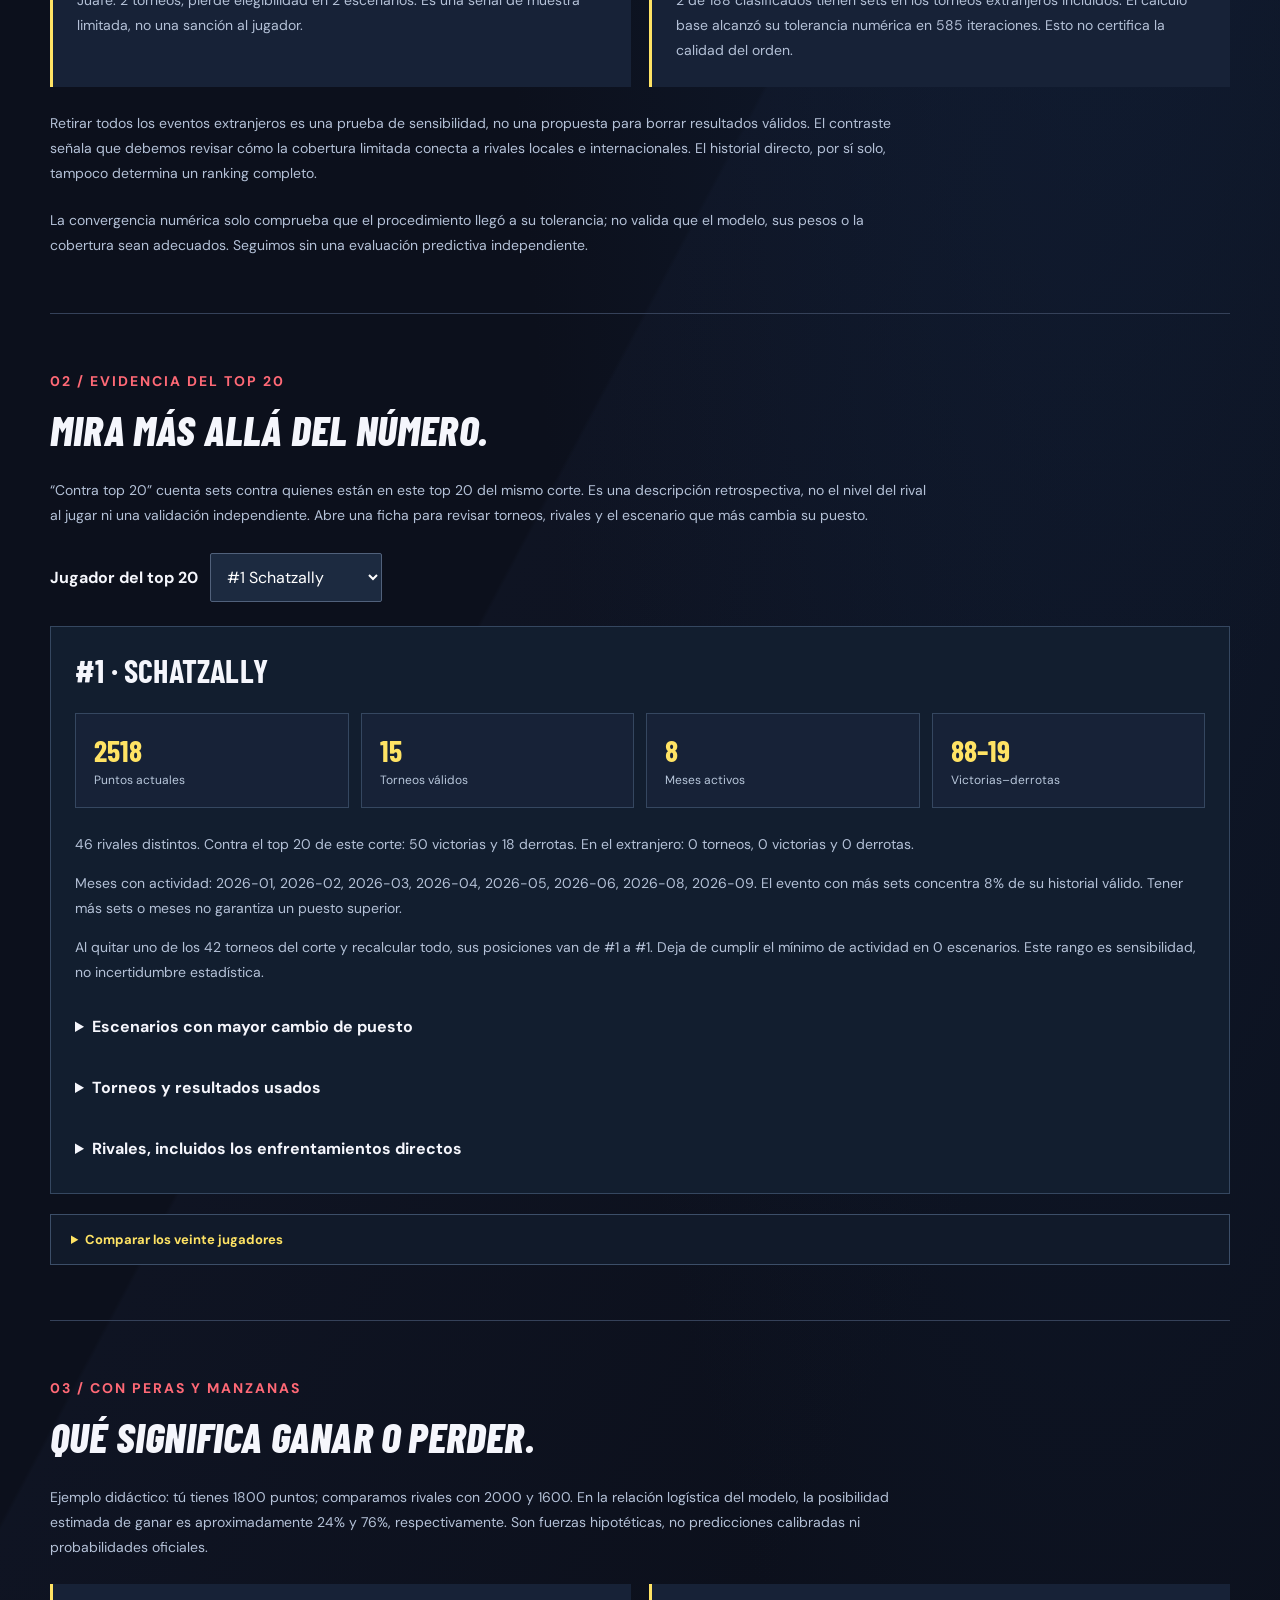
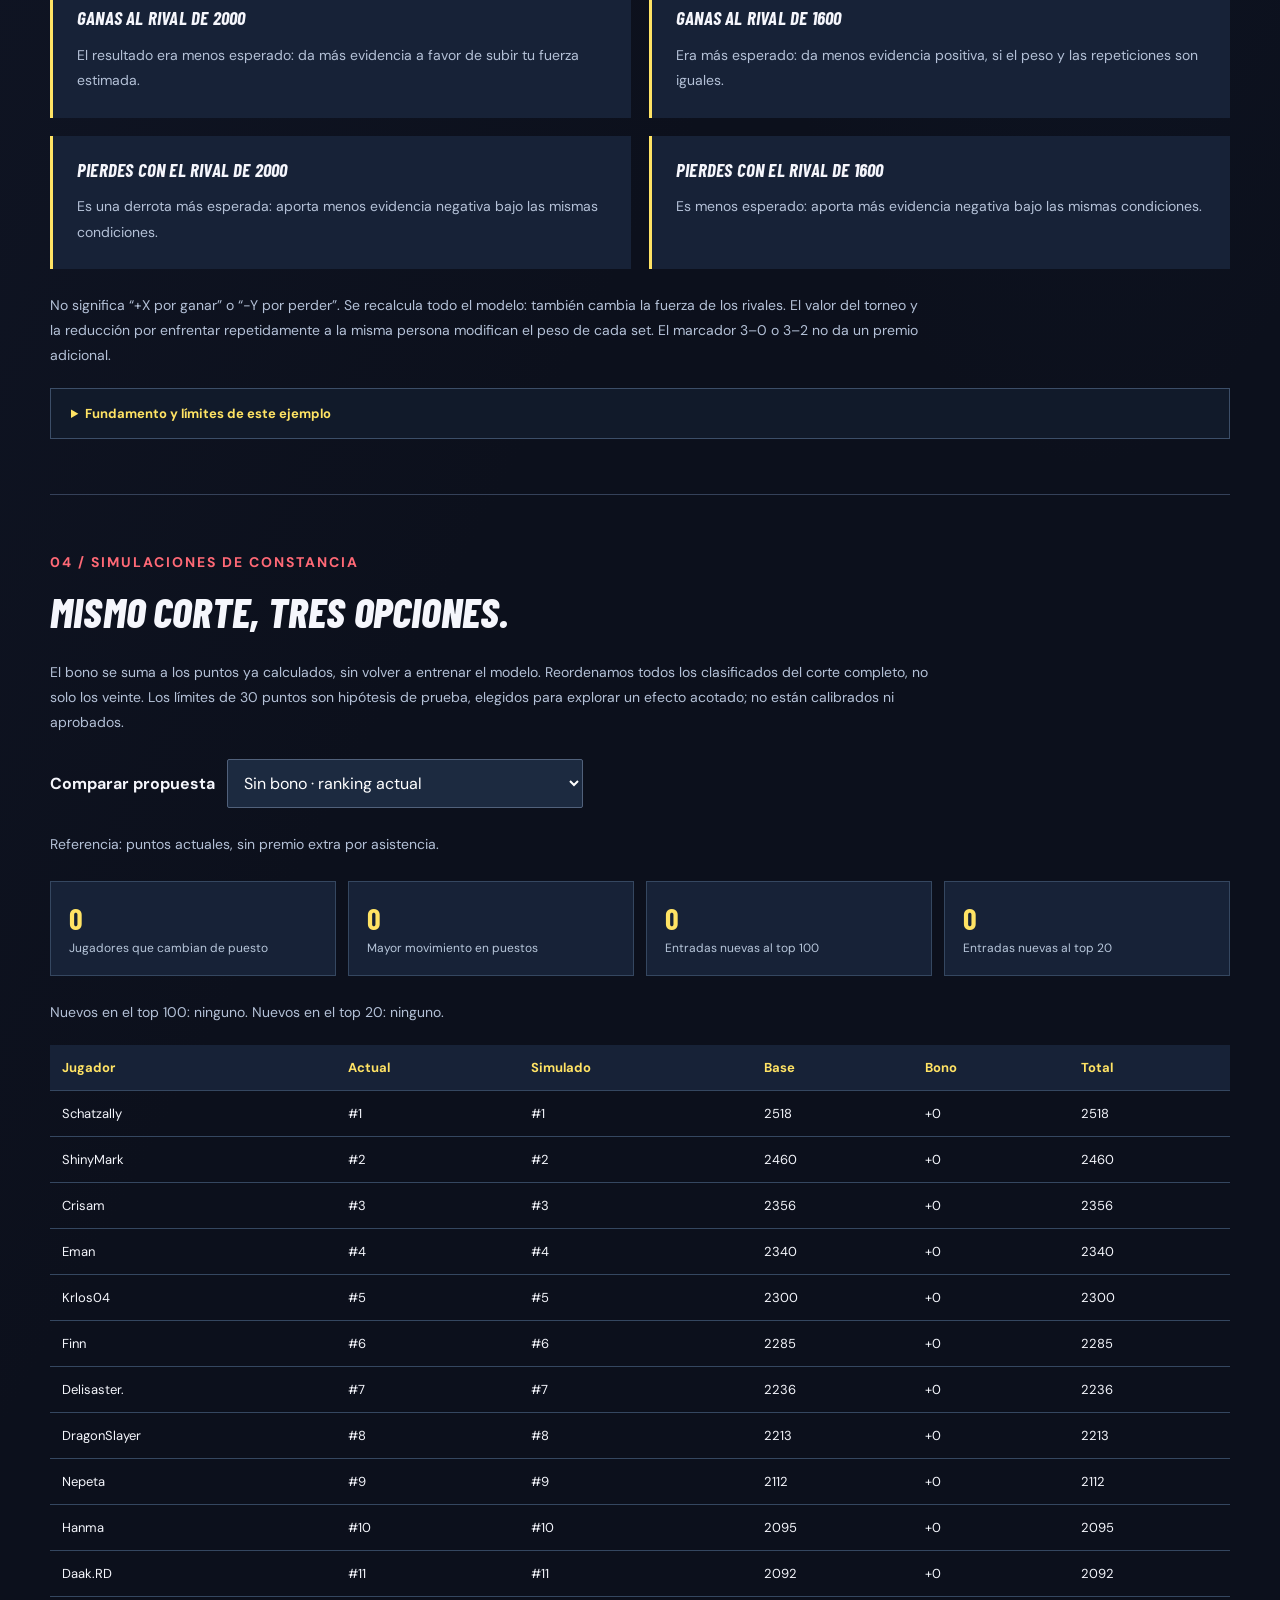
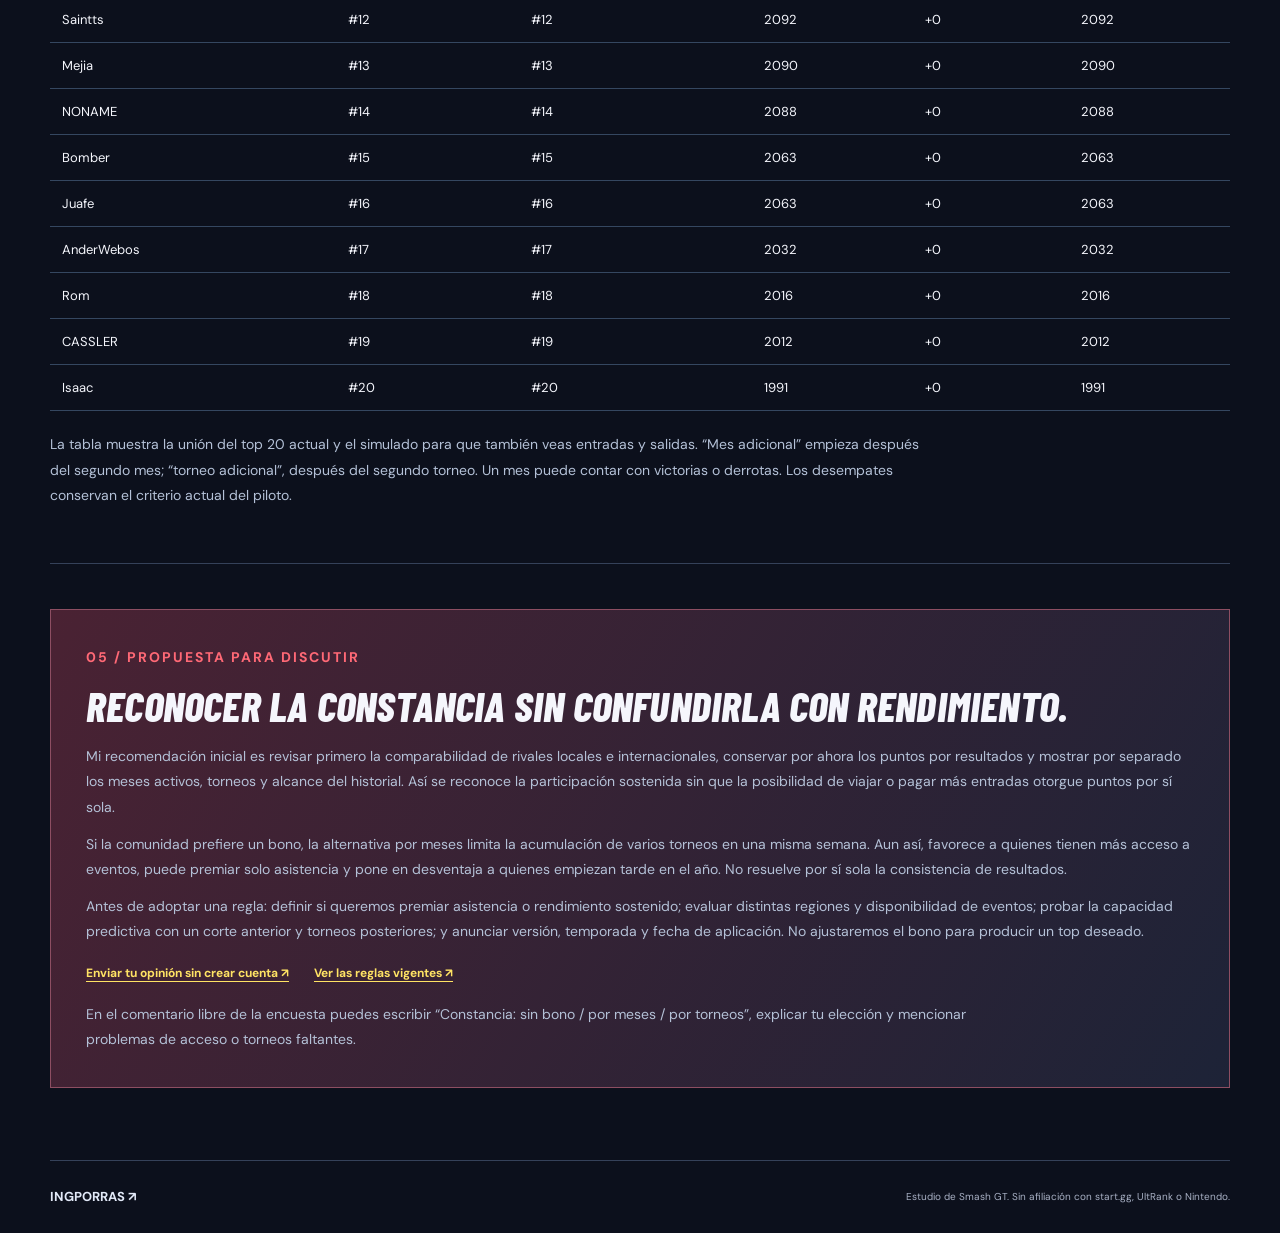
==== commit 1d7c43a5: "feat: contador de visitas privado para el dueño Cookie propia firmada, HMAC de la IP como respaldo, " ====
--- a/ranking-smash-ultimate/analisis-top20.html
+++ b/ranking-smash-ultimate/analisis-top20.html
@@ -6,7 +6,7 @@
 <title>Top 20 y constancia: estudio — Smash GT</title>
 <meta name="description" content="Revisión del top 20 de Smash GT y comparación de propuestas de constancia. Estudio fechado; no modifica el ranking.">
 <link rel="stylesheet" href="./style.css"><link rel="stylesheet" href="./arena.css"><link rel="stylesheet" href="./metodologia.css"><link rel="stylesheet" href="./analisis-top20.css">
-<script src="./analisis-top20.js?v=20261003" defer></script>
+<script src="./analisis-top20.js?v=20261003" defer></script><script src="./visita.js?v=20261007" data-page="analisis-top20" defer></script>
 </head>
 <body>
 <a class="skip-link" href="#contenido">Saltar al contenido</a>
--- a/ranking-smash-ultimate/arena.css
+++ b/ranking-smash-ultimate/arena.css
@@ -166,3 +166,215 @@
   .ranking-summary { padding-inline: 18px; }
   .player-row .row-end { max-width: 110px; }
 }
+
+.scope-panel{display:flex;align-items:center;justify-content:space-between;gap:24px;margin-top:24px;padding:24px;background:#152136;border:1px solid #354760;box-sizing:border-box}.scope-switch{display:flex;align-items:center;gap:14px;position:relative;cursor:pointer;margin-top:14px;font-weight:700;font-size:15px}.scope-switch input{position:absolute;width:50px;height:30px;left:0;opacity:0;margin:0;cursor:pointer}.switch-track{width:50px;height:30px;background:#47536a;border-radius:20px;flex:none;position:relative;transition:background .15s}.switch-track::after{content:'';position:absolute;top:4px;left:4px;width:22px;height:22px;background:#fff;border-radius:50%;transition:transform .15s}.scope-switch input:checked+.switch-track{background:#f4cf43}.scope-switch input:checked+.switch-track::after{transform:translateX(20px);background:#162036}.scope-switch input:focus-visible+.switch-track{outline:3px solid #fff;outline-offset:4px}.scope-switch input:disabled+.switch-track{opacity:.45}.scope-description{max-width:470px}.scope-description strong{color:#ffe364;font-size:16px}.scope-description p{color:#c4cedd;font-size:12px;line-height:1.8;margin-top:8px}@media(max-width:700px){.scope-panel{flex-direction:column;align-items:stretch;padding:20px;gap:18px}.scope-switch{font-size:14px}}@media(prefers-reduced-motion:reduce){.switch-track,.switch-track::after{transition:none}}
+
+/* Activity is evidence of participation, separate from ranking points. */
+.player-activity { margin-top: 28px; padding-top: 24px; border-top: 1px solid #354760; }
+.player-activity h3 { font-size: 27px; margin: 9px 0 12px; }
+.player-activity p { color: #c4cedd; font-size: 12px; line-height: 1.8; }
+.player-activity .eyebrow { color: #ffe364; font-size: 10px; }
+.activity-months { list-style: none; display: grid; grid-template-columns: repeat(4,minmax(0,1fr)); gap: 8px; padding: 0; margin: 18px 0; }
+.activity-month { padding: 12px 4px; text-align: center; background: #172235; border: 1px solid #354760; }
+.activity-month strong { display: block; font-size: 14px; color: #d0d8e5; }
+.activity-month span { display: block; margin-top: 5px; font-size: 9px; color: #c4cedd; }
+.activity-month.is-active { border-color: #bfa950; background: #333020; }
+.activity-month.is-active strong { color: #ffe364; }
+.activity-month.is-future { border-style: dashed; background: transparent; }
+.player-activity .activity-note { font-size: 11px; line-height: 1.9; }
+.player-activity details { margin-top: 20px; border: 1px solid #354760; }
+.player-activity summary { cursor: pointer; color: #ffe364; font-size: 13px; padding: 16px; font-weight: 700; }
+#activity-ledger { list-style: none; padding: 0 16px; margin: 0; }
+#activity-ledger li { padding: 18px 0; border-top: 1px solid #354760; }
+#activity-ledger a, #activity-ledger strong { font-size: 14px; color: #ffe364; overflow-wrap: anywhere; }
+#activity-ledger p { margin-top: 7px; font-size: 11px; }
+.activity-sets { background: #22344d; color: #edf4ff; border: 1px solid #546a87; padding: 10px 14px; margin-top: 12px; font-size: 12px; }
+#activity-method-link { display: inline-block; margin-top: 20px; color: #ffe364; font-size: 12px; line-height: 1.7; }
+#player-history-title { scroll-margin-top: 20px; }
+@media(max-width:480px) { #player-dialog { padding: 28px 20px; } .activity-months { grid-template-columns: repeat(3,minmax(0,1fr)); } }
+
+/* Claude Design handoff. Scoped to keep survey and methodology layouts intact. */
+.smash-redesign { margin:0; background:#0B0F1A; color:#F4F1EA; font-family:'Archivo',sans-serif; -webkit-font-smoothing:antialiased; }
+.smash-redesign * { box-sizing:border-box; }
+.smash-redesign a { color:#49A6E9; text-decoration:none; }
+.smash-redesign a:hover { color:#F4F1EA; }
+.smash-redesign button,.smash-redesign input { font:inherit; }
+.smash-redesign button { cursor:pointer; }
+.smash-redesign button:disabled { cursor:default; opacity:.5; }
+.smash-redesign :focus-visible { outline:3px solid #FFD23F; outline-offset:4px; }
+.smash-redesign [hidden] { display:none!important; }
+.smash-redesign h1,.smash-redesign h2,.smash-redesign h3,.smash-redesign p { margin:0; }
+.smash-redesign h1,.smash-redesign h2,.smash-redesign h3 { font-family:'Big Shoulders Display',Impact,sans-serif; font-style:normal; letter-spacing:0; text-transform:none; }
+.smash-redesign .sr-only { position:absolute; width:1px; height:1px; padding:0; margin:-1px; overflow:hidden; clip:rect(0,0,0,0); white-space:nowrap; border:0; }
+.smash-redesign .skip-link { position:fixed; top:-100px; left:16px; z-index:50; padding:16px; background:#FFD23F; color:#0B0F1A; }
+.smash-redesign .skip-link:focus { top:12px; }
+.gt-header { display:flex; align-items:center; justify-content:space-between; gap:16px; flex-wrap:wrap; padding:18px clamp(16px,4vw,48px); border-bottom:1px solid #f4f1ea14; }
+.smash-redesign .gt-brand { display:flex; gap:12px; align-items:center; color:#F4F1EA; font:900 22px/1 'Big Shoulders Display',sans-serif; }
+.gt-mark { width:38px; height:38px; background:#49A6E9; color:#0B0F1A; display:grid; place-items:center; transform:skewX(-10deg); }
+.gt-brand small { display:block; margin-top:4px; font:400 11px/1 'Archivo',sans-serif; letter-spacing:.14em; color:#9AA3B5; text-transform:uppercase; }
+.gt-header nav { display:flex; gap:6px; flex-wrap:wrap; font-size:14px; font-weight:600; }
+.smash-redesign .gt-header nav a { padding:10px 14px; color:#9AA3B5; }
+.smash-redesign .gt-header nav a:first-child { color:#F4F1EA; }
+.smash-redesign .gt-header .account-link { background:#F4F1EA; color:#0B0F1A; transform:skewX(-10deg); }
+.gt-ticker { display:flex; background:#FFD23F; color:#0B0F1A; font:800 16px/1.4 'Big Shoulders Display',sans-serif; text-transform:uppercase; letter-spacing:.04em; }
+.ticker-window { overflow:hidden; flex:1; padding:8px 0; }
+.ticker-track { display:flex; width:max-content; animation:gt-tick 50s linear infinite; }
+.ticker-track span { white-space:nowrap; padding-right:32px; }
+.gt-ticker button { flex:none; border:0; border-left:1px solid #0b0f1a30; background:transparent; color:#0B0F1A; width:44px; font-size:18px; }
+.ticker-track.is-paused { animation-play-state:paused; }
+@keyframes gt-tick { to { transform:translateX(-50%); } }
+.gt-hero { display:grid; grid-template-columns:repeat(auto-fit,minmax(min(100%,420px),1fr)); border-bottom:1px solid #f4f1ea14; }
+.hero-copy { padding:clamp(32px,6vw,80px) clamp(16px,4vw,48px); display:flex; flex-direction:column; justify-content:space-between; gap:40px; min-width:0; }
+.gt-kicker { font-size:12px; font-weight:700; letter-spacing:.18em; text-transform:uppercase; color:#49A6E9; line-height:1.6; }
+.hero-copy .gt-kicker::before { content:''; display:inline-block; width:8px; height:8px; border-radius:50%; background:#FF4D2E; margin-right:10px; }
+.smash-redesign h1 { font-size:clamp(72px,12vw,176px); line-height:.82; font-weight:900; letter-spacing:-.01em; text-transform:uppercase; }
+.hero-copy h1 span { display:block; color:#49A6E9; }
+.hero-copy h1 em { display:block; font-style:normal; -webkit-text-stroke:2px #F4F1EA; color:transparent; }
+.hero-stats { display:flex; gap:32px; flex-wrap:wrap; }
+.hero-stats div { display:flex; flex-direction:column; gap:4px; }
+.hero-stats strong { font:800 44px/1 'Big Shoulders Display',sans-serif; }
+.hero-stats span { font-size:12px; color:#9AA3B5; letter-spacing:.1em; text-transform:uppercase; }
+.hero-player { position:relative; min-height:520px; background:#49A6E9; clip-path:polygon(14% 0,100% 0,100% 100%,0 100%); overflow:hidden; border:0; text-align:left; }
+.hero-player::before,.demo-art::before { content:''; position:absolute; inset:0; background:repeating-linear-gradient(-60deg,#0b0f1a12 0 2px,transparent 2px 22px); }
+.hero-rank { position:absolute; right:-2%; top:-6%; font:900 clamp(260px,34vw,480px)/1 'Big Shoulders Display',sans-serif; color:#0B0F1A; opacity:.9; }
+.hero-art>img { position:absolute; left:4%; bottom:-4%; height:108%; max-width:none; filter:drop-shadow(-18px 0 0 #0B0F1A); }
+.hero-art>.unknown-hero { position:absolute; left:18%; top:12%; max-width:70%; overflow-wrap:anywhere; color:transparent; -webkit-text-stroke:2px #0B0F1A; font:900 clamp(90px,11vw,170px)/.85 'Big Shoulders Display',sans-serif; text-transform:uppercase; }
+.hero-caption { position:absolute; bottom:28px; left:18%; right:24px; display:flex; justify-content:space-between; align-items:end; gap:12px; flex-wrap:wrap; }
+.hero-tag { padding:14px 18px; background:#0B0F1A; color:#F4F1EA; transform:skewX(-10deg); min-width:0; }
+.hero-tag small { display:block; font-size:11px; letter-spacing:.12em; text-transform:uppercase; color:#FFD23F; font-weight:700; }
+.hero-tag strong { display:block; overflow-wrap:anywhere; font:900 44px/1 'Big Shoulders Display',sans-serif; }
+.hero-points { background:#F4F1EA; color:#0B0F1A; padding:10px 14px; transform:skewX(-10deg); font:800 14px/1 'Big Shoulders Display',sans-serif; }
+.hero-points b { font-size:28px; }
+.gt-ranking { display:flex; flex-direction:column; gap:28px; padding:clamp(40px,6vw,80px) clamp(16px,4vw,48px); max-width:1376px; margin:auto; scroll-margin-top:24px; }
+.ranking-heading { display:flex; align-items:end; justify-content:space-between; gap:20px; flex-wrap:wrap; }
+.smash-redesign .ranking-heading h2 { font-size:clamp(48px,7vw,88px); font-weight:900; line-height:.9; text-transform:uppercase; }
+.ranking-heading h2 span { display:block; color:#49A6E9; }
+.ranking-controls { display:flex; gap:10px; flex-wrap:wrap; align-items:center; }
+.scope-buttons { display:flex; padding:4px; gap:4px; background:#121829; }
+.scope-buttons button { border:0; padding:10px 14px; font-size:13px; font-weight:700; text-transform:uppercase; letter-spacing:.06em; background:transparent; color:#9AA3B5; }
+.scope-buttons button[aria-pressed=true] { background:#49A6E9; color:#0B0F1A; }
+.gt-search input { background:#121829; border:1px solid #f4f1ea1f; color:#F4F1EA; padding:13px 14px; font-size:14px; width:200px; max-width:100%; }
+.gt-search input::placeholder { color:#7C869B; }
+.cut-status { display:flex; align-items:center; justify-content:space-between; gap:16px; font-size:12px; color:#9AA3B5; }
+.cut-status strong { color:#F4F1EA; font-weight:500; }
+.cut-status p { margin-top:7px; }
+.cut-status button { background:transparent; border:1px solid #f4f1ea33; color:#F4F1EA; padding:10px; }
+.smash-redesign .gt-note { font-size:12px; color:#9AA3B5; line-height:1.8; }
+.gt-error { padding:16px; border:1px solid #FF4D2E; background:#341b1c; color:#F4F1EA; line-height:1.7; }
+.main-filter { display:flex; gap:12px; flex-wrap:wrap; align-items:center; }
+.main-filter>span { font-size:12px; text-transform:uppercase; letter-spacing:.12em; color:#9AA3B5; }
+#main-chips { display:flex; gap:8px; flex-wrap:wrap; }
+.main-chip { display:grid; place-items:center; min-width:44px; height:44px; padding:4px 8px; border:1px solid #f4f1ea29; background:transparent; color:#F4F1EA; font-size:12px; font-weight:700; transition:transform .15s; }
+.main-chip[aria-pressed=true] { border-color:#49A6E9; background:#49A6E9; color:#0B0F1A; }
+.main-chip:hover { transform:translateY(-3px) scale(1.08); }
+.main-chip img { width:32px; height:32px; object-fit:contain; }
+.gt-podium { display:grid; grid-template-columns:repeat(3,minmax(0,1fr)); gap:12px; }
+.podium-card { position:relative; height:300px; background:#1A2236; color:#F4F1EA; border:0; padding:0; overflow:hidden; text-align:left; transition:transform .2s; }
+.podium-card:hover { transform:translateY(-6px); }
+.podium-card.is-first { background:#49A6E9; }
+.podium-number { position:absolute; left:14px; top:4px; font:900 150px/1 'Big Shoulders Display',sans-serif; color:#2A3450; }
+.is-first .podium-number { color:#0B0F1A; }
+.podium-card>img { position:absolute; right:-10%; bottom:-8%; height:112%; max-width:none; }
+.podium-card>.unknown-art { position:absolute; right:14px; top:22px; border:2px dashed #5B647A; width:64px; height:64px; display:grid; place-items:center; font:900 30px 'Big Shoulders Display',sans-serif; }
+.podium-caption { position:absolute; bottom:0; left:0; right:0; padding:16px; display:flex; align-items:center; justify-content:space-between; gap:8px; background:#0B0F1A; }
+.podium-caption>span { min-width:0; }
+.podium-caption strong { display:block; font:900 30px/1 'Big Shoulders Display',sans-serif; overflow-wrap:anywhere; }
+.podium-caption small { display:block; font-size:12px; color:#9AA3B5; margin-top:6px; line-height:1.6; }
+.podium-caption b { font:800 26px 'Big Shoulders Display',sans-serif; }
+.gt-rows { border-top:1px solid #f4f1ea1a; }
+.rank-row { display:flex; align-items:center; gap:clamp(10px,2vw,24px); width:100%; padding:16px 12px; border:0; border-bottom:1px solid #f4f1ea14; background:transparent; color:#F4F1EA; text-align:left; transition:background .15s,padding-left .2s; }
+.rank-row:hover { background:#121829; padding-left:22px; }
+.rank-number { width:48px; flex:none; font:900 34px/1 'Big Shoulders Display',sans-serif; }
+.rank-identity { display:flex; align-items:center; gap:12px; flex:1; min-width:0; }
+.stock-icon { width:52px; height:52px; flex:none; display:grid; place-items:center; background:#121829; transform:skewX(-8deg); }
+.stock-icon img { width:40px; height:40px; object-fit:contain; transform:skewX(8deg); }
+.stock-icon .unknown-art { font:900 24px 'Big Shoulders Display',sans-serif; color:#9AA3B5; }
+.rank-name { min-width:0; }
+.rank-name strong { display:block; font:800 26px/1 'Big Shoulders Display',sans-serif; overflow-wrap:anywhere; }
+.rank-name small { display:block; font-size:12px; color:#9AA3B5; line-height:1.6; margin-top:5px; }
+.rank-secondaries { display:flex; gap:4px; }
+.rank-secondaries img { width:26px; height:26px; object-fit:contain; opacity:.75; }
+.rank-move { font-size:12px; font-weight:700; min-width:34px; color:#9AA3B5; }
+.rank-move.up { color:#5BE38A; }.rank-move.down { color:#FF4D2E; }
+.rank-record { width:64px; flex:none; color:#9AA3B5; font-size:13px; font-variant-numeric:tabular-nums; }
+.rank-score { display:flex; gap:12px; align-items:center; width:190px; flex:none; }
+.points-track { height:6px; background:#1A2236; flex:1; overflow:hidden; }
+.points-fill { display:block; height:100%; transition:width .5s; background:currentColor; }
+.rank-score b { width:64px; text-align:right; font:800 28px 'Big Shoulders Display',sans-serif; }
+.gt-outline { display:inline-block; border:1px solid #f4f1ea33; padding:14px 22px; background:transparent; color:#F4F1EA; text-align:center; font-size:13px; font-weight:700; }
+.view-all { align-self:center; text-transform:uppercase; letter-spacing:.08em; }
+.gt-empty { padding:48px 12px; text-align:center; color:#9AA3B5; font-size:15px; line-height:1.8; }
+.gt-preview { background:#F4F1EA; color:#0B0F1A; padding:clamp(40px,6vw,80px) clamp(16px,4vw,48px); overflow:hidden; }
+.preview-layout { max-width:1280px; margin:auto; display:grid; grid-template-columns:repeat(auto-fit,minmax(min(100%,380px),1fr)); gap:40px; align-items:start; }
+.gt-preview .gt-kicker { color:#FF4D2E; }
+.smash-redesign .gt-preview h2 { margin:24px 0; font-size:clamp(48px,7vw,96px); font-weight:900; line-height:.88; text-transform:uppercase; }
+.preview-copy { font-size:16px; line-height:1.5; max-width:44ch; color:#3A4152; }
+.demo-roster { display:grid; grid-template-columns:repeat(auto-fill,minmax(48px,1fr)); gap:4px; max-height:320px; overflow-y:auto; padding:4px; background:#E6E1D6; margin-top:24px; }
+.demo-roster button { height:48px; padding:4px; border:0; background:#F4F1EA; display:grid; place-items:center; transition:transform .12s; }
+.demo-roster button[aria-pressed=true] { background:#FF4D2E; }
+.demo-roster button:hover { transform:scale(1.15); z-index:1; }
+.demo-roster img { width:36px; height:36px; object-fit:contain; }
+.preview-card-wrap { display:flex; justify-content:center; padding:16px; }
+.demo-card { width:340px; max-width:100%; background:#0B0F1A; transform:rotate(-2deg); box-shadow:14px 14px 0 #49A6E9; }
+.demo-card.is-pop { animation:gt-pop .45s cubic-bezier(.2,1.4,.4,1); }
+@keyframes gt-pop { 0%{transform:scale(.6) rotate(-8deg);opacity:0}60%{transform:scale(1.08) rotate(2deg);opacity:1}100%{transform:scale(1) rotate(-2deg)} }
+.demo-art { height:340px; background:#FF4D2E; position:relative; overflow:hidden; }
+.demo-art img { position:absolute; height:108%; bottom:-5%; left:0; max-width:none; }
+.demo-name { padding:20px; display:flex; justify-content:space-between; align-items:center; gap:12px; color:#F4F1EA; font:900 42px/1 'Big Shoulders Display',sans-serif; }
+.demo-name small { display:block; margin-top:8px; font:500 12px/1.5 'Archivo',sans-serif; color:#9AA3B5; }
+.demo-name img { width:44px; height:44px; object-fit:contain; }
+.smash-redesign .gt-footer { display:flex; justify-content:space-between; gap:16px; flex-wrap:wrap; padding:28px clamp(16px,4vw,48px); color:#9AA3B5; font-size:12px; line-height:1.8; }
+.smash-redesign .gt-footer p { width:100%; }
+.smash-redesign .gt-drawer { position:fixed; top:0; right:0; left:auto; bottom:0; margin:0; width:min(440px,100%); max-width:100%; max-height:100%; height:100dvh; padding:0; border:0; border-radius:0; background:#121829; color:#F4F1EA; overflow-y:auto; overscroll-behavior:contain; }
+.gt-drawer::backdrop { background:rgba(5,7,12,.7); backdrop-filter:none; }
+.drawer-hero { position:relative; height:340px; background:#49A6E9; overflow:hidden; }
+#drawer-rank { position:absolute; left:16px; top:0; font:900 200px/1 'Big Shoulders Display',sans-serif; color:#0B0F1A; }
+#drawer-art img { position:absolute; right:-12%; bottom:-6%; height:110%; max-width:none; }
+#drawer-art>.unknown-art { position:absolute; right:30px; bottom:35px; font:900 100px 'Big Shoulders Display',sans-serif; color:#0B0F1A; }
+.smash-redesign .gt-drawer .close { position:absolute; top:12px; right:12px; width:44px; height:44px; border:0; background:#0B0F1A; color:#F4F1EA; font-size:24px; border-radius:0; }
+.drawer-content { padding:24px; display:flex; flex-direction:column; gap:24px; }
+.smash-redesign .drawer-content h2 { font-size:52px; font-weight:900; line-height:1; margin:8px 0; overflow-wrap:anywhere; }
+.smash-redesign .drawer-content h3 { font:600 12px/1.7 'Archivo',sans-serif; color:#9AA3B5; text-transform:uppercase; letter-spacing:.12em; margin-bottom:12px; }
+#player-subtitle,#player-movement,.drawer-note { font-size:12px; color:#9AA3B5; line-height:1.8; }
+.drawer-stats { display:grid; grid-template-columns:repeat(3,minmax(0,1fr)); gap:8px; }
+.drawer-stats>div { background:#0B0F1A; padding:14px; }
+.drawer-stats strong { display:block; font:800 30px 'Big Shoulders Display',sans-serif; }
+.drawer-stats span { display:block; font-size:10px; color:#9AA3B5; text-transform:uppercase; margin-top:4px; }
+.drawer-event,.drawer-rival { display:flex; align-items:center; gap:12px; padding:12px; margin-top:8px; background:#0B0F1A; }
+.smash-redesign .drawer-event { color:#F4F1EA; }
+.drawer-event>span,.drawer-rival>span { flex:1; min-width:0; font-size:14px; font-weight:600; overflow-wrap:anywhere; }
+.drawer-event small { display:block; margin-top:4px; color:#9AA3B5; font-size:12px; font-weight:400; }
+.drawer-event b,.drawer-rival b { font:800 20px 'Big Shoulders Display',sans-serif; }
+.player-mains { display:flex; flex-wrap:wrap; gap:8px; margin-bottom:12px; }
+.main-usage { display:flex; gap:8px; align-items:center; padding:10px; background:#0B0F1A; font-size:12px; }
+.main-usage img { width:32px; height:32px; object-fit:contain; }
+.main-usage small { display:block; color:#9AA3B5; margin-top:4px; }
+.smash-redesign .activity-months { list-style:none; display:grid; grid-template-columns:repeat(3,minmax(0,1fr)); gap:8px; padding:0; margin:16px 0; }
+.smash-redesign .activity-month { padding:12px 4px; text-align:center; border:1px solid #f4f1ea1f; background:#0B0F1A; }
+.smash-redesign .activity-month.is-active { border-color:#49A6E9; background:#172b42; }
+.smash-redesign .activity-month.is-active strong { color:#49A6E9; }
+.smash-redesign .activity-month.is-future { border-style:dashed; }
+.smash-redesign .activity-month strong { font-size:14px; }.smash-redesign .activity-month span { display:block; font-size:9px; color:#9AA3B5; margin-top:5px; }
+.drawer-activity details { margin:16px 0; }.drawer-activity summary { padding:14px; cursor:pointer; background:#0B0F1A; font-size:13px; }
+.smash-redesign #activity-ledger { padding:0; list-style:none; }.smash-redesign #activity-ledger li { padding:14px 0; border-top:1px solid #f4f1ea14; }
+.smash-redesign #activity-ledger a { color:#49A6E9; }.smash-redesign #activity-ledger p { font-size:11px; color:#9AA3B5; line-height:1.8; margin-top:7px; }
+.smash-redesign .activity-sets { border:1px solid #f4f1ea33; background:#0B0F1A; color:#F4F1EA; padding:10px 14px; }
+.drawer-activity>a { font-size:12px; }
+.smash-redesign .result-row { padding:14px 0; border-top:1px solid #f4f1ea14; }
+.smash-redesign .result-row a,.smash-redesign .result-row strong { font-size:13px; overflow-wrap:anywhere; }
+.smash-redesign .result-row p { font-size:11px; color:#9AA3B5; margin-top:6px; line-height:1.6; }
+.drawer-content #player-link { color:#F4F1EA; }
+@media(max-width:850px) { .rank-score { width:130px; }.rank-secondaries { display:none; }.gt-header nav { font-size:12px; }.hero-player { min-height:460px; } }
+@media(max-width:620px) { .gt-podium { grid-template-columns:1fr; }.podium-card { height:260px; }.podium-card.is-first { order:-1; }.rank-row { flex-wrap:wrap; gap:10px; padding:16px 0; }.rank-row:hover { padding-left:8px; }.rank-number { width:35px; font-size:28px; }.rank-move { min-width:30px; font-size:10px; }.rank-identity { flex:1; min-width:180px; }.stock-icon { width:42px; height:42px; }.stock-icon img { width:34px; height:34px; }.rank-name strong { font-size:25px; }.rank-record { width:64px; margin-left:80px; }.rank-score { flex:1; }.rank-name small { font-size:11px; }.ranking-controls,.gt-search { width:100%; }.gt-search input { width:100%; }.scope-buttons { width:100%; }.scope-buttons button { flex:1; padding:12px 8px; font-size:11px; }.gt-header nav { gap:0; }.smash-redesign .gt-header nav a { padding:10px 8px; }.hero-player { min-height:440px; }.hero-tag strong { font-size:36px; }.hero-caption { left:14%; }.hero-stats { gap:24px; }.hero-stats strong { font-size:38px; }.hero-stats span { font-size:10px; } }
+@media(prefers-reduced-motion:reduce) { .smash-redesign *, .smash-redesign *::before { animation:none!important; transition:none!important; scroll-behavior:auto!important; } }
+
+.smash-redesign .hero-art { position:absolute; inset:0; display:block; border:0; background:none; transform:none; box-shadow:none; }
+.smash-redesign .hero-copy h1 em { text-shadow:none; white-space:nowrap; }
+@media(min-width:840px) and (max-width:1400px) { .smash-redesign .hero-copy h1 { font-size:10.6vw; } }
+/* QA 2026-10-06: overrides for legacy ID rules and tightly cropped local renders. */
+.smash-redesign #player-dialog { padding:0; }
+.drawer-stats strong { white-space:nowrap; }
+.hero-art>img.is-tight { height:96%; bottom:0; left:12%; }
+.podium-card>img.is-tight { height:100%; bottom:0; right:0; }
+#drawer-art img.is-tight { height:100%; bottom:0; right:0; }
+@media(max-width:620px) { #main-chips { flex-wrap:nowrap; overflow-x:auto; padding:4px 0 10px; max-width:100%; scrollbar-width:thin; }.main-chip { flex:none; }.main-filter { flex-direction:column; align-items:stretch; }.drawer-stats strong { font-size:24px; }.drawer-stats>div { padding:12px 10px; } }
--- a/ranking-smash-ultimate/metodologia.css
+++ b/ranking-smash-ultimate/metodologia.css
@@ -53,3 +53,25 @@
 .review-links a{color:#ffe364;font-size:12px;font-weight:700}
 @media(max-width:800px){.methodology-cards{grid-template-columns:1fr}.source-grid{grid-template-columns:1fr}.methodology-hero{padding:45px 0}}
 @media(max-width:620px){.methodology-page{padding-bottom:40px}.methodology-hero h1{font-size:62px}.methodology-lead{font-size:14px}.methodology-section{padding:38px 0}.methodology-section h2{font-size:36px}.calculation-steps li{grid-template-columns:48px 1fr;gap:8px;padding:18px 14px}.calculation-steps li>span{font-size:26px}.calculation-steps h3{font-size:21px}.methodology-cards article,.source-grid>div{padding:20px}.review-box{margin-top:32px;padding:24px}.event-table{min-width:0}.event-table thead{display:none}.event-table tbody{display:grid}.event-table tr{display:grid;grid-template-columns:1fr 1fr;padding:14px;border-bottom:1px solid #354760}.event-table td{border:0;padding:4px 0!important;font-size:11px}.event-table td:nth-child(2){grid-column:1/-1;grid-row:1;margin-bottom:5px}.event-table td:nth-child(2) a{font-size:13px}.event-table td:nth-child(1){grid-column:1;grid-row:2}.event-table td:nth-child(3){grid-column:2;grid-row:2;text-align:right}.event-table td:nth-child(4){grid-column:1;grid-row:3;text-align:left!important}.event-table td:nth-child(5){grid-column:2;grid-row:3;text-align:right!important}.event-table td:nth-child(4)::before{content:'Activos: ';color:#90a4be}.event-table td:nth-child(5)::before{content:'Sets: ';color:#90a4be}}
+
+.points-table-wrap { margin-top: 24px; border: 1px solid #3c4e68; }
+.points-table { width: 100%; border-collapse: collapse; background: #121a29; }
+.points-table caption { padding: 18px; text-align: left; color: #ffe364; font-weight: 700; font-size: 13px; }
+.points-table th, .points-table td { text-align: left; padding: 18px; border-top: 1px solid #354760; line-height: 1.8; font-size: 13px; vertical-align: top; }
+.points-table thead th { background: #1d2a3f; color: #fff; }
+.points-table tbody th { width: 32%; color: #ffe364; }
+.points-table td { color: #c4cedd; }
+.points-context { margin-top: 24px; }
+@media(max-width:620px) { .points-table th,.points-table td { padding: 13px 11px; font-size: 12px; } .points-table tbody th { width: 36%; } }
+
+.comparison-table tbody th { width: 22%; }
+.comparison-table td { width: 39%; }
+#trueskill .source-grid a { color: #ffe364; text-decoration: underline; text-underline-offset: 3px; }
+@media(max-width:620px) {
+  .comparison-table thead { position: absolute; width: 1px; height: 1px; overflow: hidden; clip-path: inset(50%); }
+  .comparison-table tbody tr { display: grid; padding: 18px; border-top: 1px solid #354760; }
+  .comparison-table tbody th, .comparison-table td { width: auto; border: 0; padding: 0; }
+  .comparison-table tbody th { margin-bottom: 14px; font-size: 14px; }
+  .comparison-table td + td { margin-top: 16px; }
+  .comparison-table td::before { content: attr(data-label); display: block; margin-bottom: 4px; color: #fff; font-weight: 700; }
+}
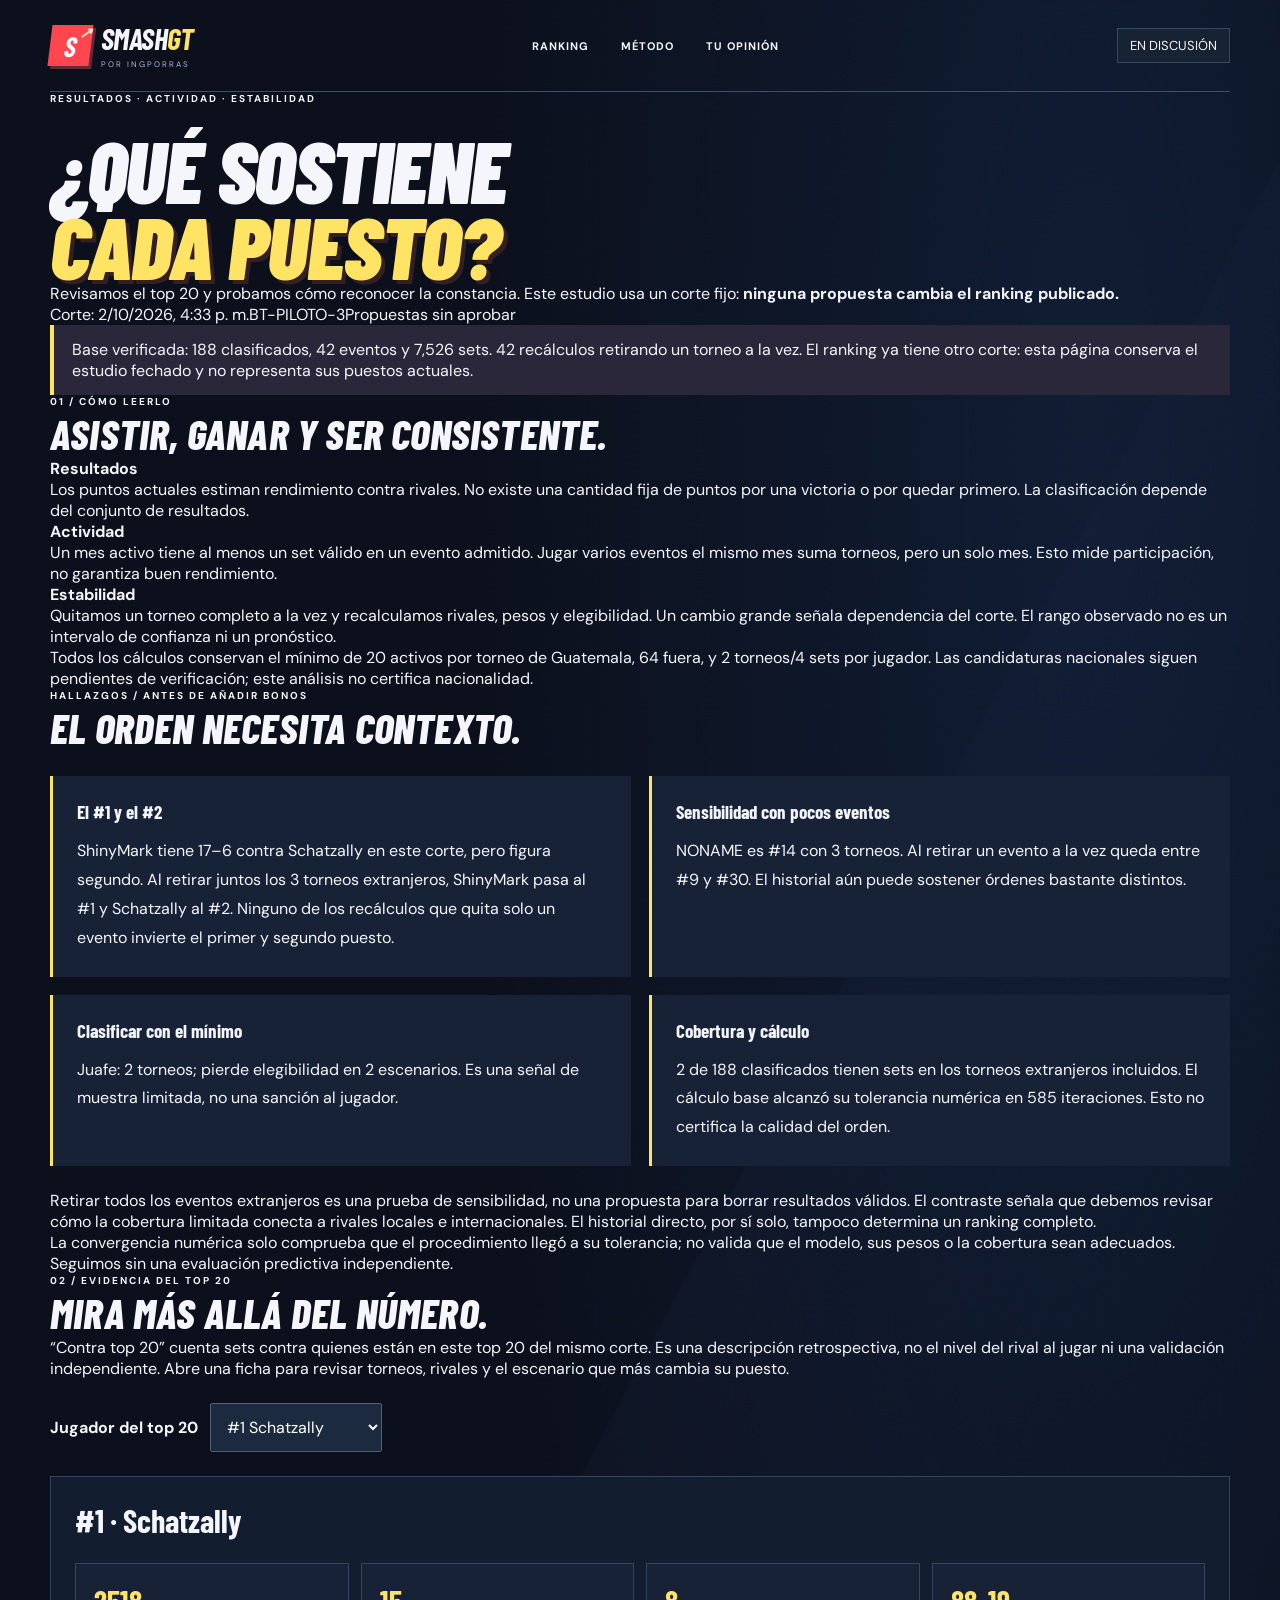
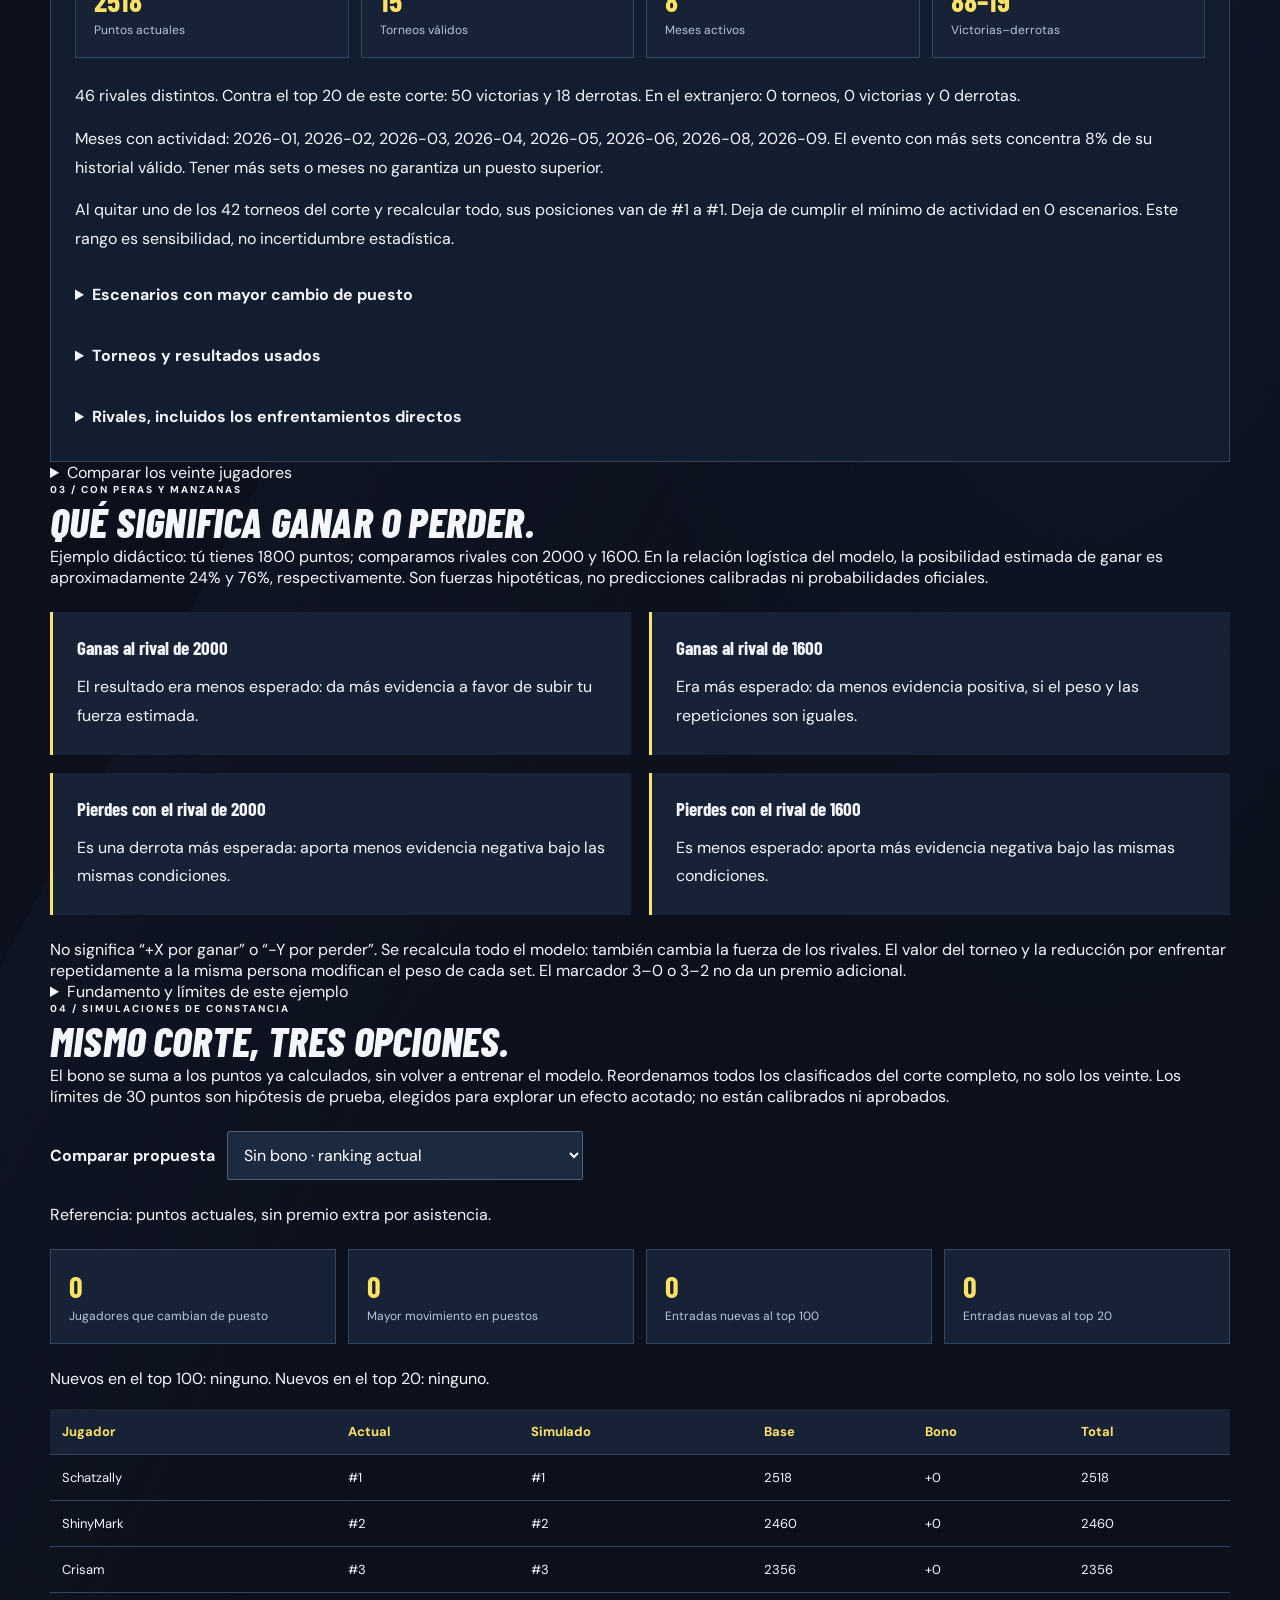
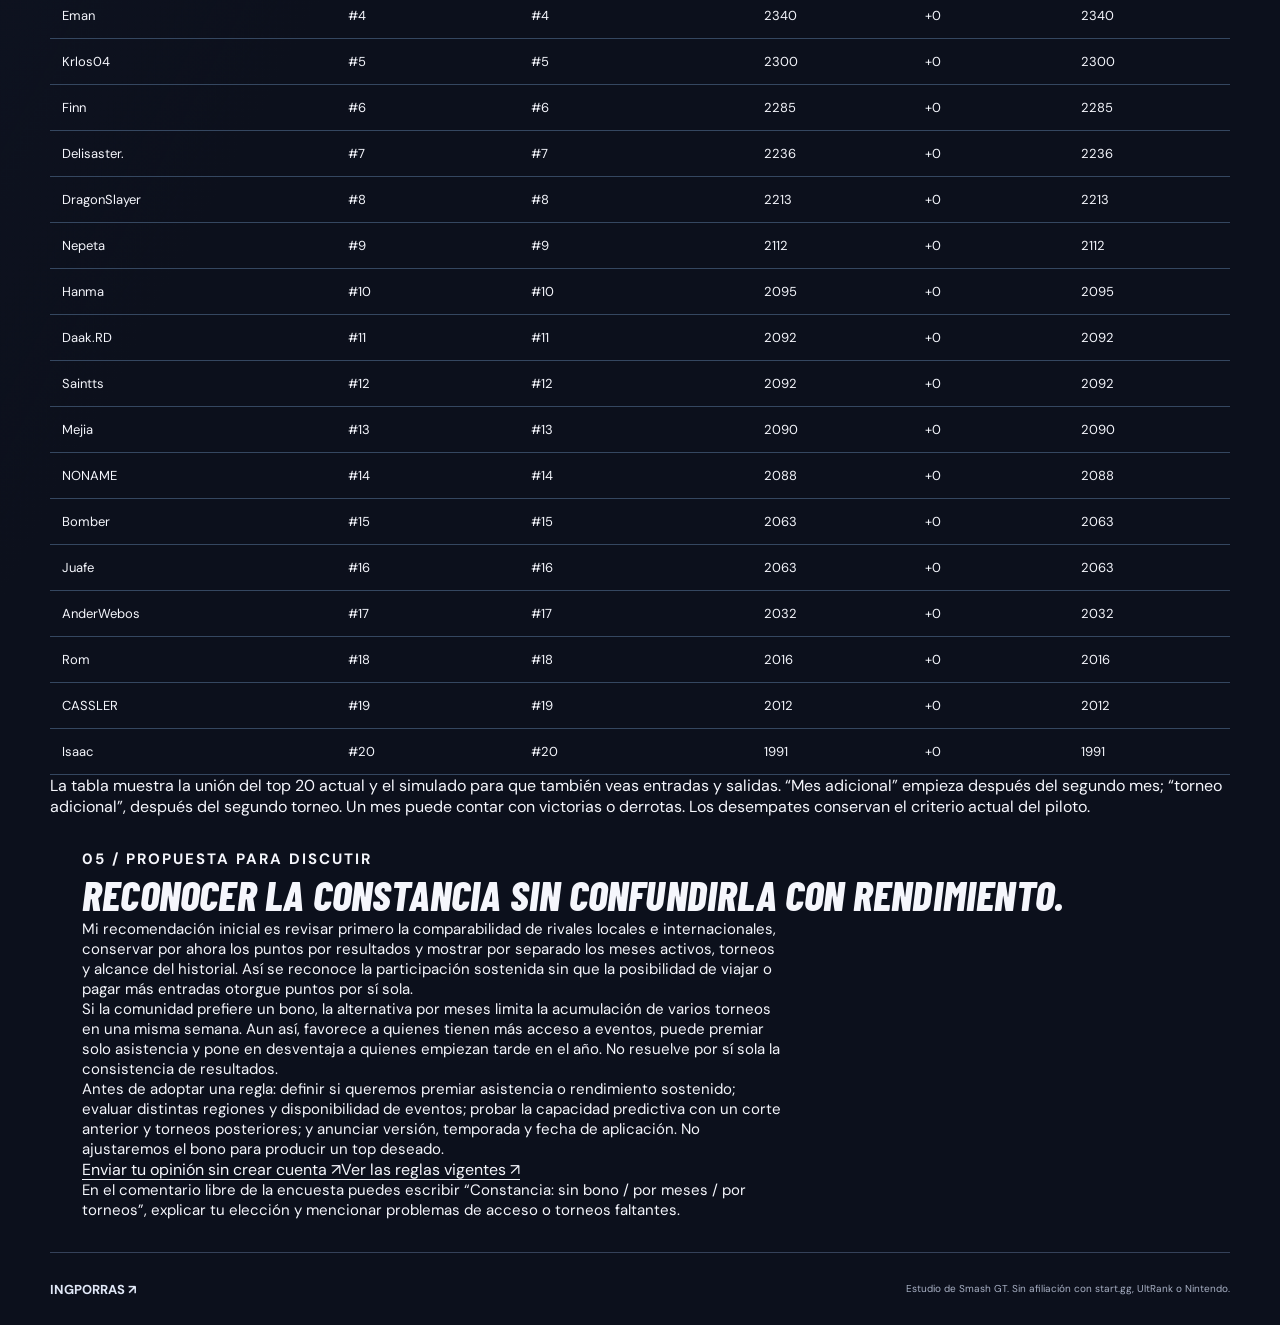
==== commit 63ac29af: "feat: add technical SEO metadata and cut-aware sitemap publication" ====
--- a/ranking-smash-ultimate/analisis-top20.html
+++ b/ranking-smash-ultimate/analisis-top20.html
@@ -3,8 +3,27 @@
 <head>
 <meta charset="utf-8"><meta name="viewport" content="width=device-width, initial-scale=1">
 <meta name="theme-color" content="#0c101c">
-<title>Top 20 y constancia: estudio — Smash GT</title>
-<meta name="description" content="Revisión del top 20 de Smash GT y comparación de propuestas de constancia. Estudio fechado; no modifica el ranking.">
+<title>Top 20 y constancia: estudio del ranking piloto — Smash GT</title>
+  <link rel="canonical" href="https://rankingsmashbros.com/analisis-top20.html">
+  <meta property="og:title" content="Top 20 y constancia: estudio del ranking piloto — Smash GT">
+  <meta property="og:description" content="Estudio histórico del top 20 de Smash Ultimate Guatemala: resultados, actividad y estabilidad. Las propuestas de constancia no cambian el ranking piloto.">
+  <meta property="og:url" content="https://rankingsmashbros.com/analisis-top20.html">
+  <meta property="og:type" content="website">
+  <meta property="og:locale" content="es_GT">
+  <meta property="og:site_name" content="Smash GT">
+  <meta name="twitter:card" content="summary">
+  <meta name="twitter:title" content="Top 20 y constancia: estudio del ranking piloto — Smash GT">
+  <meta name="twitter:description" content="Estudio histórico del top 20 de Smash Ultimate Guatemala: resultados, actividad y estabilidad. Las propuestas de constancia no cambian el ranking piloto.">
+  <!-- SEO: imagen 1200 × 630 pendiente de aprobación por el dueño / Claude Design.
+       Activar estas etiquetas solo cuando el archivo esté aprobado y publicado;
+       entonces cambiar twitter:card a summary_large_image.
+  <meta property="og:image" content="https://rankingsmashbros.com/assets/smash-gt-social.jpg">
+  <meta property="og:image:width" content="1200">
+  <meta property="og:image:height" content="630">
+  <meta property="og:image:alt" content="Smash GT, ranking piloto de Smash Ultimate Guatemala">
+  <meta name="twitter:image" content="https://rankingsmashbros.com/assets/smash-gt-social.jpg">
+  -->
+<meta name="description" content="Estudio histórico del top 20 de Smash Ultimate Guatemala: resultados, actividad y estabilidad. Las propuestas de constancia no cambian el ranking piloto.">
 <link rel="stylesheet" href="./style.css"><link rel="stylesheet" href="./arena.css"><link rel="stylesheet" href="./metodologia.css"><link rel="stylesheet" href="./analisis-top20.css">
 <script src="./analisis-top20.js?v=20261003" defer></script><script src="./visita.js?v=20261007" data-page="analisis-top20" defer></script>
 </head>
--- a/ranking-smash-ultimate/metodologia.css
+++ b/ranking-smash-ultimate/metodologia.css
@@ -1,77 +1,94 @@
-.methodology-page{padding-bottom:72px}
-.methodology-hero{padding:64px 0 56px;border-bottom:1px solid #354159}
-.methodology-hero h1{max-width:850px;font-size:clamp(62px,8vw,110px)}
-.methodology-lead{max-width:700px;margin-top:30px;color:#c0cbdf;font-size:17px;line-height:1.75}
-.methodology-meta{display:flex;flex-wrap:wrap;gap:10px;margin-top:32px}
-.methodology-meta span{padding:10px 13px;border:1px solid #44536c;background:#172131;color:#dce7f8;font-size:11px;letter-spacing:.3px}
-.methodology-section{padding:55px 0;border-bottom:1px solid #354159;scroll-margin-top:25px}
-.methodology-section>.eyebrow{color:#ff6976;margin-bottom:10px}
-.methodology-section h2{margin-bottom:24px}
-.methodology-section h3{font-size:25px;line-height:1.1;font-style:italic;text-transform:uppercase;letter-spacing:.2px}
-.methodology-section p{color:#b4c1d7;font-size:14px;line-height:1.8}
-.methodology-cards{display:grid;grid-template-columns:repeat(3,1fr);gap:16px}
-.methodology-cards article{padding:25px;background:#151e30;border:1px solid #354760;border-top:3px solid #e55664}
-.methodology-cards strong{font-family:'Barlow Condensed',Impact,sans-serif;font-size:25px;font-style:italic;text-transform:uppercase;color:#fff}
-.methodology-cards p{margin-top:13px;font-size:13px}
-.methodology-note{margin-top:21px;max-width:880px}
-.methodology-note a{color:#ffe364;font-weight:700}
-.calculation-steps{list-style:none;padding:0;margin:0;display:grid;gap:0;border:1px solid #354760;background:#131b2b}
-.calculation-steps li{display:grid;grid-template-columns:70px 1fr;gap:16px;padding:23px 28px;border-bottom:1px solid #354760}
-.calculation-steps li:last-child{border-bottom:0}
-.calculation-steps li>span{font-family:'Barlow Condensed',Impact,sans-serif;font-size:32px;font-style:italic;font-weight:800;color:#ffe364}
-.calculation-steps p{margin-top:7px}
-.formula-detail,.excluded-detail{margin-top:20px;border:1px solid #3c4e68;background:#111a2a}
-.formula-detail summary,.excluded-detail summary{padding:16px 20px;cursor:pointer;font-weight:700;color:#ffe364;font-size:13px}
-.formula-detail summary:hover,.excluded-detail summary:hover{background:#1c2a40}
-.formula-detail>div{padding:0 20px 21px}
-.formula-detail p+p{margin-top:12px}
-.formula-detail code{font-size:12px;color:#fff2aa;background:#26324a;padding:2px 4px;white-space:normal;overflow-wrap:anywhere}
-#method-exact{padding:13px;border-left:3px solid #ffe364;background:#1c283d;font-size:12px;overflow-wrap:anywhere}
-.source-grid{display:grid;grid-template-columns:1fr 1fr;gap:16px}
-.source-grid>div{padding:25px;background:#151e30;border:1px solid #354760}
-.source-grid>div:first-child{border-top:3px solid #6ebde4}
-.source-grid>div:last-child{border-top:3px solid #ffe364}
-.source-grid p{margin-top:11px}
-.source-links{display:flex;flex-wrap:wrap;gap:12px 22px;margin-top:20px}
-.source-links a,.review-box>a{color:#ffe364;font-size:12px}
-.event-status{margin:20px 0 12px!important;font-size:12px!important;color:#e9d784!important}
-.event-table-wrap{overflow:auto;border:1px solid #3c4e68;background:#121a29}
-.event-table{width:100%;border-collapse:collapse;min-width:610px}
-.event-table th{padding:14px 16px;background:#1d2a3f;text-align:left;color:#f0f3fa;font-size:10px;text-transform:uppercase;letter-spacing:1px}
-.event-table td{padding:13px 16px;border-top:1px solid #2c3a50;color:#c1cce0;font-size:12px;vertical-align:top}
-.event-table td:nth-child(4),.event-table td:nth-child(5),.event-table th:nth-child(4),.event-table th:nth-child(5){text-align:right}
-.event-table tr:hover td{background:#1a2639}
-.event-table a{color:#f7e487;font-weight:700}
-.event-table small{display:block;margin-top:4px;color:#91a4c2;font-size:11px}
-.excluded-detail ul{padding:0 25px 20px 40px;margin:0;display:grid;gap:12px}
-.excluded-detail li{color:#bbc8dd;font-size:12px;line-height:1.6}
-.excluded-detail a{color:#ffe364}
-.review-box{background:linear-gradient(120deg,#4a2233,#1d2337);padding:35px;margin-top:45px;border:1px solid #8d4e62}
-.review-box h2{margin-bottom:14px}
-.review-box p+p{margin-top:12px}
-.review-links{display:flex;flex-wrap:wrap;gap:12px 25px;margin-top:20px}
-.review-links a{color:#ffe364;font-size:12px;font-weight:700}
-@media(max-width:800px){.methodology-cards{grid-template-columns:1fr}.source-grid{grid-template-columns:1fr}.methodology-hero{padding:45px 0}}
-@media(max-width:620px){.methodology-page{padding-bottom:40px}.methodology-hero h1{font-size:62px}.methodology-lead{font-size:14px}.methodology-section{padding:38px 0}.methodology-section h2{font-size:36px}.calculation-steps li{grid-template-columns:48px 1fr;gap:8px;padding:18px 14px}.calculation-steps li>span{font-size:26px}.calculation-steps h3{font-size:21px}.methodology-cards article,.source-grid>div{padding:20px}.review-box{margin-top:32px;padding:24px}.event-table{min-width:0}.event-table thead{display:none}.event-table tbody{display:grid}.event-table tr{display:grid;grid-template-columns:1fr 1fr;padding:14px;border-bottom:1px solid #354760}.event-table td{border:0;padding:4px 0!important;font-size:11px}.event-table td:nth-child(2){grid-column:1/-1;grid-row:1;margin-bottom:5px}.event-table td:nth-child(2) a{font-size:13px}.event-table td:nth-child(1){grid-column:1;grid-row:2}.event-table td:nth-child(3){grid-column:2;grid-row:2;text-align:right}.event-table td:nth-child(4){grid-column:1;grid-row:3;text-align:left!important}.event-table td:nth-child(5){grid-column:2;grid-row:3;text-align:right!important}.event-table td:nth-child(4)::before{content:'Activos: ';color:#90a4be}.event-table td:nth-child(5)::before{content:'Sets: ';color:#90a4be}}
+/* Método: long reading page. Content and rules live in metodologia.html; this file is presentation only. */
+html{scroll-behavior:smooth;scroll-padding-top:72px}
+.method-layout{width:100%;max-width:1180px;margin:0 auto;padding:0 20px;display:flex;flex-direction:column}
+.method-main{min-width:0;max-width:820px;width:100%;display:flex;flex-direction:column;gap:clamp(56px,7vw,88px);padding:32px 0 72px}
+.method-section{display:flex;flex-direction:column;gap:18px;scroll-margin-top:72px}
+.method-section h2{font-size:clamp(40px,6vw,64px);line-height:.92}
+.anchor-alias{display:block;height:0;scroll-margin-top:72px}
 
-.points-table-wrap { margin-top: 24px; border: 1px solid #3c4e68; }
-.points-table { width: 100%; border-collapse: collapse; background: #121a29; }
-.points-table caption { padding: 18px; text-align: left; color: #ffe364; font-weight: 700; font-size: 13px; }
-.points-table th, .points-table td { text-align: left; padding: 18px; border-top: 1px solid #354760; line-height: 1.8; font-size: 13px; vertical-align: top; }
-.points-table thead th { background: #1d2a3f; color: #fff; }
-.points-table tbody th { width: 32%; color: #ffe364; }
-.points-table td { color: #c4cedd; }
-.points-context { margin-top: 24px; }
-@media(max-width:620px) { .points-table th,.points-table td { padding: 13px 11px; font-size: 12px; } .points-table tbody th { width: 36%; } }
+.method-index{position:sticky;top:0;z-index:5;margin:0 -20px;background:var(--bg);border-bottom:1px solid #f4f1ea14}
+.method-index button{width:100%;min-height:52px;padding:0 20px;display:flex;align-items:center;justify-content:space-between;gap:12px;background:none;border:0;border-radius:0;color:var(--text);font:700 13px Archivo,sans-serif;text-transform:uppercase;letter-spacing:.08em;cursor:pointer}
+.method-index button span:last-child{color:var(--blue);text-transform:none;letter-spacing:0;font-weight:600;text-align:right}
+.method-index button::after{content:'▾';color:var(--muted)}.method-index button[aria-expanded=true]::after{content:'▴'}
+.method-index ol{list-style:none;margin:0;padding:0 12px 12px;counter-reset:idx;display:none;flex-direction:column}
+.method-index.open ol{display:flex}
+.method-index li{counter-increment:idx}
+.method-index a{display:flex;align-items:center;gap:10px;min-height:44px;padding:0 8px;border-left:3px solid transparent;color:var(--long);font-size:14px;font-weight:600}
+.method-index a::before{content:counter(idx);min-width:16px;color:var(--muted);font:800 16px 'Big Shoulders Display',sans-serif}
+.method-index a[aria-current=true]{border-left-color:var(--blue);color:var(--text)}
+/* Without JavaScript the index is simply an open list of anchors. */
+.no-js .method-index button{display:none}.no-js .method-index ol{display:flex}
 
-.comparison-table tbody th { width: 22%; }
-.comparison-table td { width: 39%; }
-#trueskill .source-grid a { color: #ffe364; text-decoration: underline; text-underline-offset: 3px; }
-@media(max-width:620px) {
-  .comparison-table thead { position: absolute; width: 1px; height: 1px; overflow: hidden; clip-path: inset(50%); }
-  .comparison-table tbody tr { display: grid; padding: 18px; border-top: 1px solid #354760; }
-  .comparison-table tbody th, .comparison-table td { width: auto; border: 0; padding: 0; }
-  .comparison-table tbody th { margin-bottom: 14px; font-size: 14px; }
-  .comparison-table td + td { margin-top: 16px; }
-  .comparison-table td::before { content: attr(data-label); display: block; margin-bottom: 4px; color: #fff; font-weight: 700; }
+.method-hero h1{font-size:clamp(56px,10vw,112px);line-height:.86}.method-hero h1 span{color:var(--blue)}
+.meta-chips{display:flex;flex-wrap:wrap;gap:8px}.meta-chips span{padding:7px 10px;background:var(--panel);font-size:13px;font-weight:600;color:var(--long)}.meta-chips .pilot{background:var(--yellow);color:#0B0F1A;font-weight:800}
+.view-panel{display:flex;flex-direction:column;gap:12px;padding:16px;background:var(--panel)}.view-panel p{font-size:14px;color:var(--long)}
+.scope-control{display:flex;gap:4px;padding:4px;background:var(--bg);max-width:440px}
+.page-read .scope-control a{flex:1;display:grid;place-items:center;min-height:48px;padding:0 10px;color:var(--long);font-size:13px;font-weight:700;text-transform:uppercase;letter-spacing:.06em;text-align:center}
+.page-read .scope-control a[aria-current=true]{background:var(--blue);color:#0B0F1A}
+.text-link{display:inline-flex;align-items:center;min-height:44px;font-size:14px;font-weight:600}
+
+.figures{display:grid;grid-template-columns:repeat(3,1fr);gap:4px}
+.figures div{display:flex;flex-direction:column;gap:4px;padding:16px;background:var(--panel);min-width:0}.figures .hot{background:var(--blue);color:#0B0F1A}
+.figures strong{font:900 clamp(40px,7vw,64px)/.9 'Big Shoulders Display',sans-serif;white-space:nowrap}.figures span{font-size:12px;font-weight:600;letter-spacing:.04em;line-height:1.3}
+.tagged{display:flex;flex-direction:column;gap:6px;padding-left:16px;border-left:3px solid var(--track);font-size:15px;color:var(--long);max-width:70ch}
+.tagged .tag{font-size:11px;font-weight:700;letter-spacing:.14em;text-transform:uppercase;color:var(--muted)}
+.tagged.pilot-note{padding:16px;border:1px dashed var(--yellow)}.tagged.pilot-note .tag{color:var(--yellow)}
+
+.steps{list-style:none;margin:0;padding:0;display:flex;flex-direction:column;gap:12px}
+.steps li{display:flex;background:var(--panel)}
+.step-number{flex:none;width:96px;display:grid;place-items:center;background:var(--blue);color:#0B0F1A;font:900 64px/1 'Big Shoulders Display',sans-serif;clip-path:polygon(0 0,100% 0,82% 100%,0 100%)}
+.steps li>div{display:flex;flex-direction:column;gap:8px;padding:18px 18px 18px 8px;font-size:15px;color:var(--long);min-width:0}
+.steps h3{font-size:28px;line-height:1.05;color:var(--text);text-transform:none;font-weight:800}
+
+/* Four cases: a real table presented as cards. */
+.cases{display:block;border-collapse:collapse}.cases caption{position:absolute;width:1px;height:1px;overflow:hidden;clip:rect(0,0,0,0)}.cases thead{position:absolute;width:1px;height:1px;overflow:hidden;clip:rect(0,0,0,0)}
+.cases tbody{display:grid;grid-template-columns:repeat(auto-fit,minmax(300px,1fr));gap:8px}
+.cases tr{display:flex;flex-direction:column;gap:10px;padding:18px;background:var(--panel);color:var(--long)}
+.cases th{display:flex;flex-direction:column;gap:4px;text-align:left;font:800 24px/1.05 'Big Shoulders Display',sans-serif;color:var(--text)}
+.cases th small{font:700 11px/1.3 Archivo,sans-serif;letter-spacing:.12em;text-transform:uppercase;color:var(--muted)}
+.cases .mark{font:900 20px/1 Archivo,sans-serif;color:var(--green)}.cases .loss .mark{color:var(--red)}
+.cases td{padding:0;font-size:15px;line-height:1.55}
+.cases tr.strong{color:#0B0F1A}.cases tr.win.strong{background:var(--green)}.cases tr.loss.strong{background:var(--red)}
+.cases tr.strong th,.cases tr.strong th small,.cases tr.strong .mark{color:#0B0F1A}
+
+.compare{width:100%;border-collapse:collapse;font-size:15px;color:var(--long)}.compare caption{position:absolute;width:1px;height:1px;overflow:hidden;clip:rect(0,0,0,0)}
+.compare th,.compare td{padding:14px;text-align:left;vertical-align:top;line-height:1.55;border-bottom:1px solid #f4f1ea14}
+.compare thead th{font-size:12px;font-weight:700;letter-spacing:.1em;text-transform:uppercase;color:var(--muted)}.compare thead th:nth-child(2){color:var(--blue)}
+.compare tbody th{width:22%;font:800 20px/1.1 'Big Shoulders Display',sans-serif;color:var(--text)}
+.card.yes{border-top:4px solid var(--green)}.card.no{border-top:4px solid var(--red)}.card.yes h3 span{color:var(--green)}.card.no h3 span{color:var(--red)}
+
+.event-bar{position:sticky;top:53px;z-index:3;display:flex;flex-wrap:wrap;gap:8px 16px;align-items:center;padding:10px 0;background:var(--bg)}
+.event-search{flex:1 1 240px}.event-search input{width:100%;height:48px;padding:0 14px;background:var(--panel);border:1px solid #f4f1ea2e;border-radius:0;color:var(--text);font:inherit}.event-search input::placeholder{color:#7C869B}
+#event-status{font-size:13px;color:var(--muted)}
+.event-list{display:flex;flex-direction:column;gap:8px}
+.event-month{margin-top:14px;font:800 22px/1 'Big Shoulders Display',sans-serif;text-transform:uppercase;color:var(--muted)}
+.event-row{display:flex;flex-wrap:wrap;gap:10px 16px;align-items:center;padding:14px 16px;background:var(--panel);border:1px solid transparent}
+.event-row.outside{background:none;border:1px dashed #f4f1ea38}
+.event-row>div:first-child{flex:1 1 240px;min-width:0;display:flex;flex-direction:column;gap:4px}
+.page-read .event-row a,.event-row strong{color:var(--text);font-size:16px;font-weight:600;line-height:1.3;overflow-wrap:anywhere}
+.event-row small{font-size:13px;color:var(--muted);line-height:1.4}
+.event-numbers{display:flex;gap:18px}.event-numbers span{display:flex;flex-direction:column;align-items:flex-end;font-size:11px;color:var(--muted);text-transform:uppercase;letter-spacing:.08em}
+.event-numbers b{font:800 24px/1 'Big Shoulders Display',sans-serif;color:var(--text);font-variant-numeric:tabular-nums}
+.event-badges{display:flex;flex-direction:column;gap:4px;min-width:190px}.event-badges span{padding:5px 8px;font-size:11px;font-weight:700;letter-spacing:.04em;border:1px solid var(--blue);color:var(--blue)}
+.event-badges span.off{border-color:#f4f1ea4d;color:var(--long)}
+.event-empty{padding:28px 16px;text-align:center;border:1px dashed #f4f1ea2e;color:var(--muted);font-size:14px;line-height:1.5}
+
+.review-box{padding:clamp(18px,3vw,32px);border:2px solid var(--yellow)}.review-box p:not(.kicker){font-size:15px;color:var(--long);max-width:70ch}
+
+@media(min-width:1000px){
+  .method-layout{flex-direction:row;gap:48px;align-items:flex-start}
+  .method-index{position:sticky;top:24px;order:2;flex:none;width:232px;margin:40px 0 0;border:0;border-left:1px solid #f4f1ea14;background:none}
+  .method-index button{display:none}.method-index ol{display:flex;padding:0}
+  .method-index a{margin-left:-2px}
+  .event-bar{top:0}
 }
+@media(max-width:720px){
+  .compare,.compare tbody,.compare tr,.compare th,.compare td{display:block;width:auto}.compare thead{position:absolute;width:1px;height:1px;overflow:hidden;clip:rect(0,0,0,0)}
+  .compare tr{margin-bottom:10px;padding:16px;background:var(--panel)}.compare th,.compare td{padding:0;border:0}
+  .compare tbody th{width:auto;margin-bottom:10px;font-size:22px}
+  .compare td{margin-top:8px;padding-top:10px;border-top:3px solid #7C869B}.compare td:nth-of-type(1){border-top-color:var(--blue)}
+  .compare td::before{content:attr(data-label);display:block;margin-bottom:4px;font-size:11px;font-weight:700;letter-spacing:.12em;text-transform:uppercase;color:var(--muted)}
+  .step-number{width:64px;font-size:44px}.steps h3{font-size:24px}
+  .figures strong{font-size:36px}.figures div{padding:12px}
+  .event-badges{min-width:0;flex:1 1 100%;flex-direction:row;flex-wrap:wrap}
+}
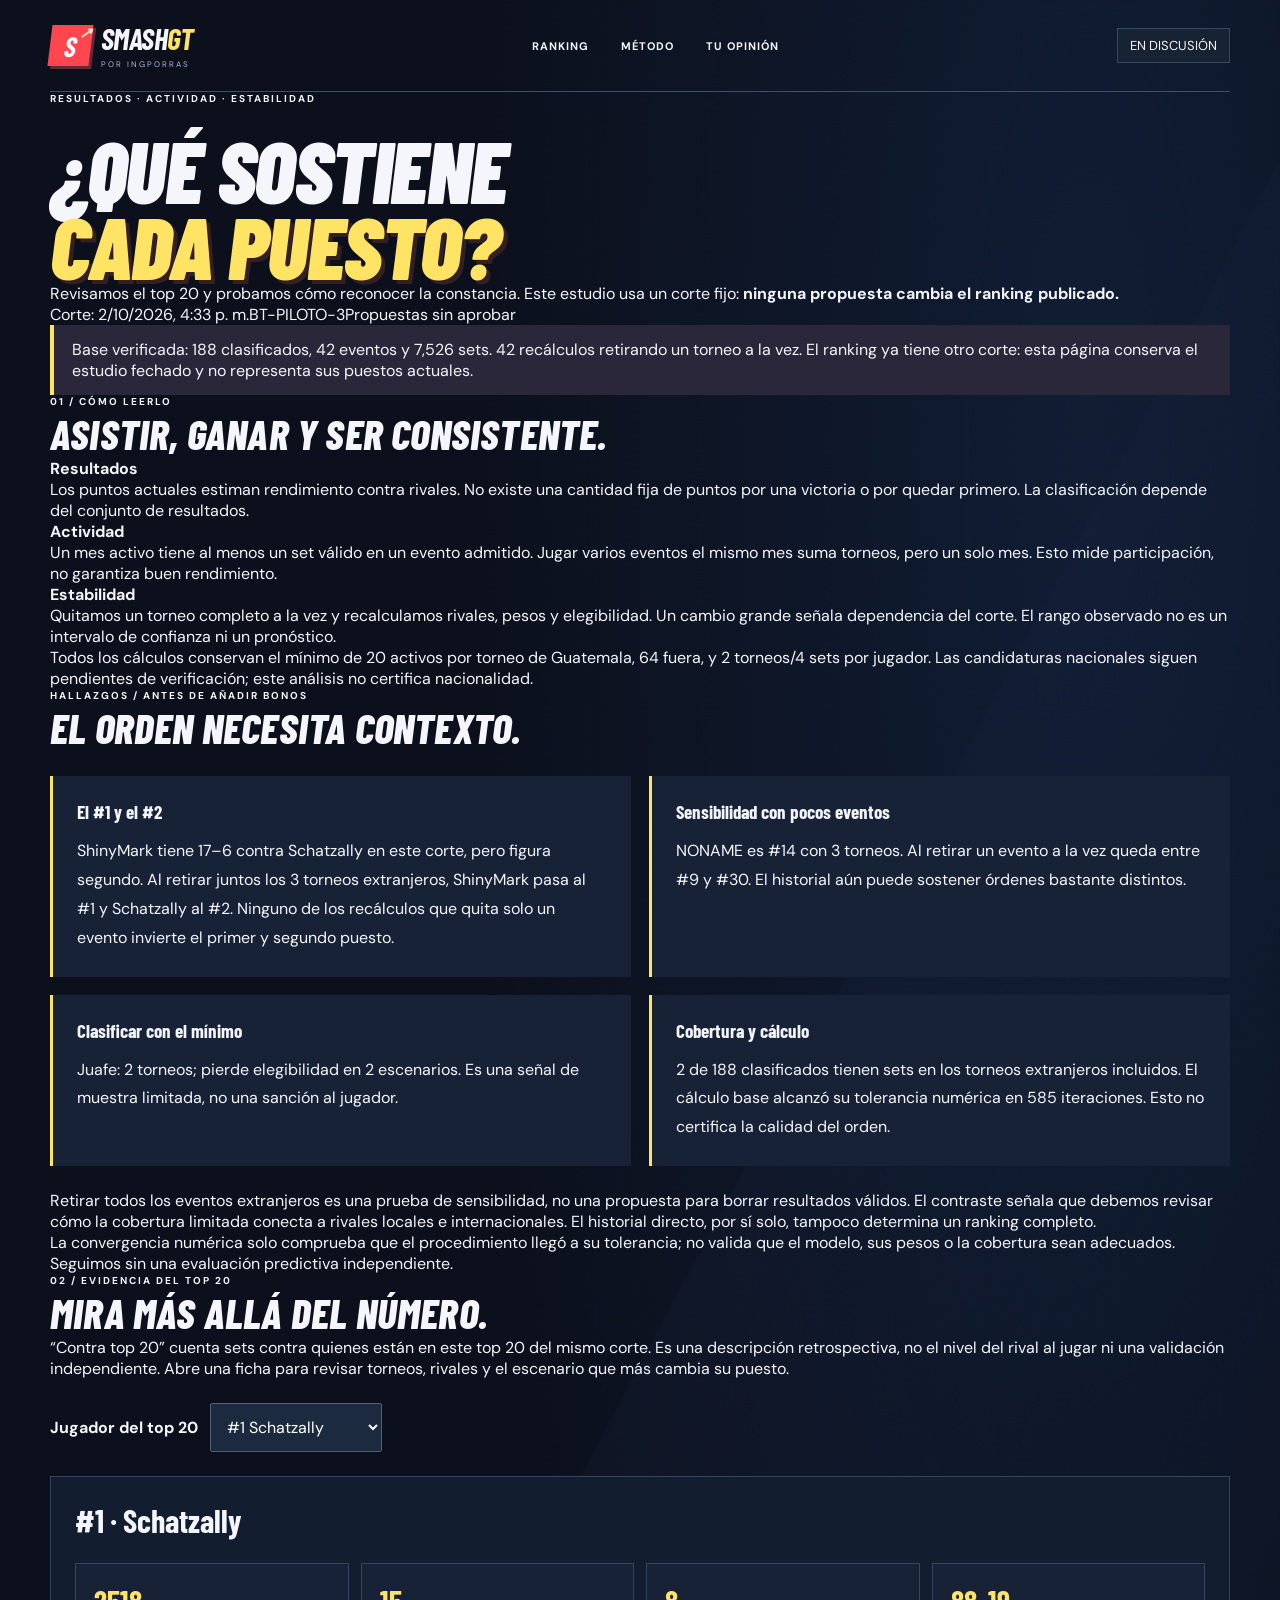
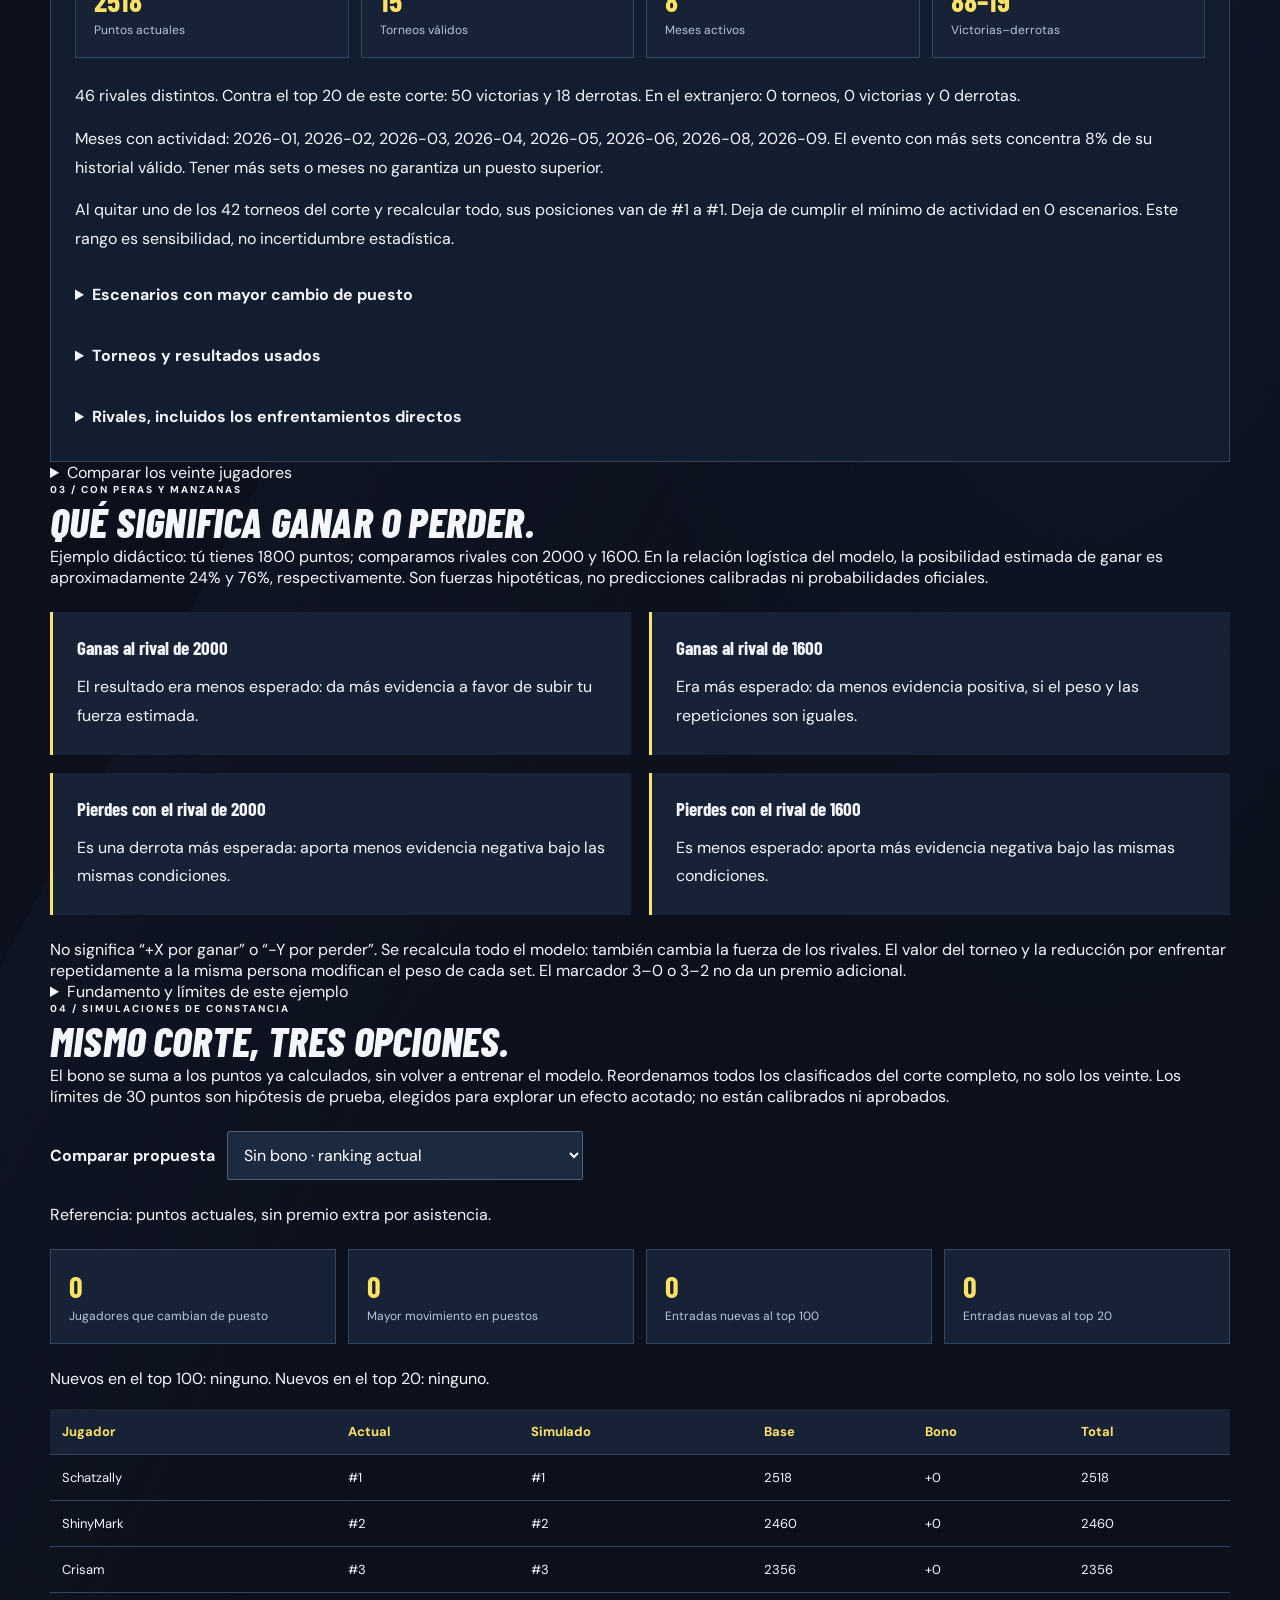
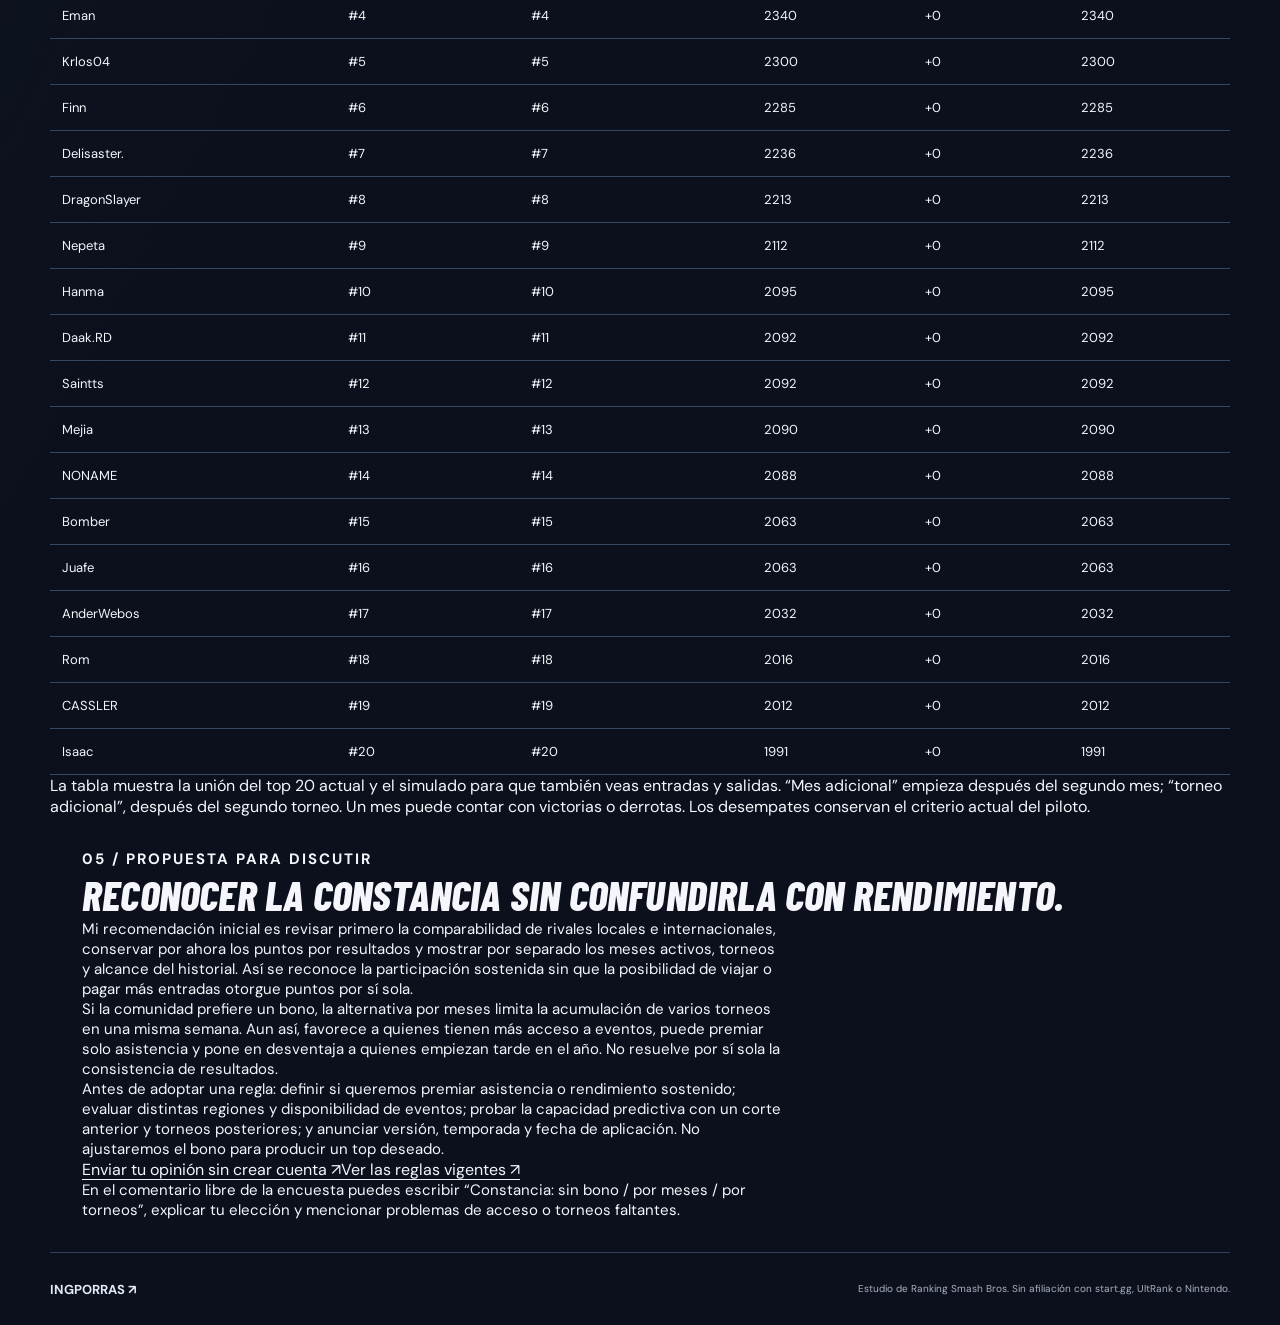
==== commit 25b2d1e7: "Rename the visible site name to Ranking Smash Bros; GT stays as the country tag Co-Authored-By: Clau" ====
--- a/ranking-smash-ultimate/analisis-top20.html
+++ b/ranking-smash-ultimate/analisis-top20.html
@@ -3,41 +3,37 @@
 <head>
 <meta charset="utf-8"><meta name="viewport" content="width=device-width, initial-scale=1">
 <meta name="theme-color" content="#0c101c">
-<title>Top 20 y constancia: estudio del ranking piloto — Smash GT</title>
+<title>Top 20 y constancia: estudio del ranking piloto — Ranking Smash Bros</title>
   <link rel="canonical" href="https://rankingsmashbros.com/analisis-top20.html">
-  <meta property="og:title" content="Top 20 y constancia: estudio del ranking piloto — Smash GT">
+  <meta property="og:title" content="Top 20 y constancia: estudio del ranking piloto — Ranking Smash Bros">
   <meta property="og:description" content="Estudio histórico del top 20 de Smash Ultimate Guatemala: resultados, actividad y estabilidad. Las propuestas de constancia no cambian el ranking piloto.">
   <meta property="og:url" content="https://rankingsmashbros.com/analisis-top20.html">
   <meta property="og:type" content="website">
   <meta property="og:locale" content="es_GT">
-  <meta property="og:site_name" content="Smash GT">
-  <meta name="twitter:card" content="summary">
-  <meta name="twitter:title" content="Top 20 y constancia: estudio del ranking piloto — Smash GT">
+  <meta property="og:site_name" content="Ranking Smash Bros">
+  <meta name="twitter:card" content="summary_large_image">
+  <meta name="twitter:title" content="Top 20 y constancia: estudio del ranking piloto — Ranking Smash Bros">
   <meta name="twitter:description" content="Estudio histórico del top 20 de Smash Ultimate Guatemala: resultados, actividad y estabilidad. Las propuestas de constancia no cambian el ranking piloto.">
-  <!-- SEO: imagen 1200 × 630 pendiente de aprobación por el dueño / Claude Design.
-       Activar estas etiquetas solo cuando el archivo esté aprobado y publicado;
-       entonces cambiar twitter:card a summary_large_image.
   <meta property="og:image" content="https://rankingsmashbros.com/assets/smash-gt-social.jpg">
   <meta property="og:image:width" content="1200">
   <meta property="og:image:height" content="630">
-  <meta property="og:image:alt" content="Smash GT, ranking piloto de Smash Ultimate Guatemala">
+  <meta property="og:image:alt" content="Ranking Smash Bros, ranking piloto de Smash Ultimate Guatemala">
   <meta name="twitter:image" content="https://rankingsmashbros.com/assets/smash-gt-social.jpg">
-  -->
 <meta name="description" content="Estudio histórico del top 20 de Smash Ultimate Guatemala: resultados, actividad y estabilidad. Las propuestas de constancia no cambian el ranking piloto.">
 <link rel="stylesheet" href="./style.css"><link rel="stylesheet" href="./arena.css"><link rel="stylesheet" href="./metodologia.css"><link rel="stylesheet" href="./analisis-top20.css">
 <script src="./analisis-top20.js?v=20261003" defer></script><script src="./visita.js?v=20261007" data-page="analisis-top20" defer></script>
 </head>
 <body>
 <a class="skip-link" href="#contenido">Saltar al contenido</a>
-<header class="site-header wrap"><a class="brand" href="./" aria-label="Smash GT, inicio"><span class="brand-mark" aria-hidden="true">S<span>↗</span></span><span>SMASH<span class="brand-gt">GT</span><small>POR INGPORRAS</small></span></a><nav aria-label="Principal"><a href="./">Ranking</a><a href="./metodologia.html">Método</a><a href="./encuesta.php">Tu opinión</a></nav><span class="country">EN DISCUSIÓN</span></header>
+<header class="site-header wrap"><a class="brand" href="./" aria-label="Ranking Smash Bros, inicio"><span class="brand-mark" aria-hidden="true">S<span>↗</span></span><span>SMASH<span class="brand-gt">GT</span><small>POR INGPORRAS</small></span></a><nav aria-label="Principal"><a href="./">Ranking</a><a href="./metodologia.html">Método</a><a href="./encuesta.php">Tu opinión</a></nav><span class="country">EN DISCUSIÓN</span></header>
 <main id="contenido" class="wrap methodology-page">
 <div class="methodology-hero"><p class="eyebrow">RESULTADOS · ACTIVIDAD · ESTABILIDAD</p><h1>¿QUÉ SOSTIENE<br><em>CADA PUESTO?</em></h1><p class="methodology-lead">Revisamos el top 20 y probamos cómo reconocer la constancia. Este estudio usa un corte fijo: <b>ninguna propuesta cambia el ranking publicado.</b></p><div class="methodology-meta"><span id="study-cut">Cargando corte…</span><span id="study-method"></span><span>Propuestas sin aprobar</span></div></div>
 <p id="study-status" class="event-status" role="status">Verificando el estudio…</p>
 <section class="methodology-section" aria-labelledby="reading-title"><p class="eyebrow">01 / CÓMO LEERLO</p><h2 id="reading-title">ASISTIR, GANAR Y SER CONSISTENTE.</h2><div class="methodology-cards"><article><strong>Resultados</strong><p>Los puntos actuales estiman rendimiento contra rivales. No existe una cantidad fija de puntos por una victoria o por quedar primero. La clasificación depende del conjunto de resultados.</p></article><article><strong>Actividad</strong><p>Un mes activo tiene al menos un set válido en un evento admitido. Jugar varios eventos el mismo mes suma torneos, pero un solo mes. Esto mide participación, no garantiza buen rendimiento.</p></article><article><strong>Estabilidad</strong><p>Quitamos un torneo completo a la vez y recalculamos rivales, pesos y elegibilidad. Un cambio grande señala dependencia del corte. El rango observado no es un intervalo de confianza ni un pronóstico.</p></article></div><p class="methodology-note">Todos los cálculos conservan el mínimo de 20 activos por torneo de Guatemala, 64 fuera, y 2 torneos/4 sets por jugador. Las candidaturas nacionales siguen pendientes de verificación; este análisis no certifica nacionalidad.</p></section>
 <section class="methodology-section" aria-labelledby="findings-title"><p class="eyebrow">HALLAZGOS / ANTES DE AÑADIR BONOS</p><h2 id="findings-title">EL ORDEN NECESITA CONTEXTO.</h2><div id="study-findings" class="study-examples"></div><p class="methodology-note">Retirar todos los eventos extranjeros es una prueba de sensibilidad, no una propuesta para borrar resultados válidos. El contraste señala que debemos revisar cómo la cobertura limitada conecta a rivales locales e internacionales. El historial directo, por sí solo, tampoco determina un ranking completo.</p><p class="methodology-note">La convergencia numérica solo comprueba que el procedimiento llegó a su tolerancia; no valida que el modelo, sus pesos o la cobertura sean adecuados. Seguimos sin una evaluación predictiva independiente.</p></section>
 <section class="methodology-section" aria-labelledby="players-title"><p class="eyebrow">02 / EVIDENCIA DEL TOP 20</p><h2 id="players-title">MIRA MÁS ALLÁ DEL NÚMERO.</h2><p class="methodology-note">“Contra top 20” cuenta sets contra quienes están en este top 20 del mismo corte. Es una descripción retrospectiva, no el nivel del rival al jugar ni una validación independiente. Abre una ficha para revisar torneos, rivales y el escenario que más cambia su puesto.</p><div class="study-controls"><label for="study-player">Jugador del top 20</label><select id="study-player" disabled></select></div><div id="player-detail"></div><details class="formula-detail"><summary>Comparar los veinte jugadores</summary><div class="study-table-wrap"><table class="study-table"><thead><tr><th scope="col">Puesto / jugador</th><th scope="col">Puntos</th><th scope="col">Torneos / meses</th><th scope="col">V–D</th><th scope="col">Contra top 20</th><th scope="col">Puestos al quitar un torneo</th></tr></thead><tbody id="top20-rows"></tbody></table></div></details></section>
-<section class="methodology-section" aria-labelledby="examples-title"><p class="eyebrow">03 / CON PERAS Y MANZANAS</p><h2 id="examples-title">QUÉ SIGNIFICA GANAR O PERDER.</h2><p class="methodology-note">Ejemplo didáctico: tú tienes 1800 puntos; comparamos rivales con 2000 y 1600. En la relación logística del modelo, la posibilidad estimada de ganar es aproximadamente 24% y 76%, respectivamente. Son fuerzas hipotéticas, no predicciones calibradas ni probabilidades oficiales.</p><div class="study-examples"><article><h3>Ganas al rival de 2000</h3><p>El resultado era menos esperado: da más evidencia a favor de subir tu fuerza estimada.</p></article><article><h3>Ganas al rival de 1600</h3><p>Era más esperado: da menos evidencia positiva, si el peso y las repeticiones son iguales.</p></article><article><h3>Pierdes con el rival de 2000</h3><p>Es una derrota más esperada: aporta menos evidencia negativa bajo las mismas condiciones.</p></article><article><h3>Pierdes con el rival de 1600</h3><p>Es menos esperado: aporta más evidencia negativa bajo las mismas condiciones.</p></article></div><p class="methodology-note">No significa “+X por ganar” o “−Y por perder”. Se recalcula todo el modelo: también cambia la fuerza de los rivales. El valor del torneo y la reducción por enfrentar repetidamente a la misma persona modifican el peso de cada set. El marcador 3–0 o 3–2 no da un premio adicional.</p><details class="formula-detail"><summary>Fundamento y límites de este ejemplo</summary><p>La relación usada es 1 / (1 + 10^((puntos del rival − tus puntos) / 400)). Aquí solo ilustramos el sentido de la evidencia. Los coeficientes, pesos y reglas del piloto son decisiones de Smash GT. <a href="https://www.jstatsoft.org/article/view/v048i09" target="_blank" rel="noopener noreferrer">Referencia sobre modelos Bradley–Terry ↗</a>. Este estudio no prueba capacidad predictiva; falta validación temporal con resultados posteriores.</p></details></section>
+<section class="methodology-section" aria-labelledby="examples-title"><p class="eyebrow">03 / CON PERAS Y MANZANAS</p><h2 id="examples-title">QUÉ SIGNIFICA GANAR O PERDER.</h2><p class="methodology-note">Ejemplo didáctico: tú tienes 1800 puntos; comparamos rivales con 2000 y 1600. En la relación logística del modelo, la posibilidad estimada de ganar es aproximadamente 24% y 76%, respectivamente. Son fuerzas hipotéticas, no predicciones calibradas ni probabilidades oficiales.</p><div class="study-examples"><article><h3>Ganas al rival de 2000</h3><p>El resultado era menos esperado: da más evidencia a favor de subir tu fuerza estimada.</p></article><article><h3>Ganas al rival de 1600</h3><p>Era más esperado: da menos evidencia positiva, si el peso y las repeticiones son iguales.</p></article><article><h3>Pierdes con el rival de 2000</h3><p>Es una derrota más esperada: aporta menos evidencia negativa bajo las mismas condiciones.</p></article><article><h3>Pierdes con el rival de 1600</h3><p>Es menos esperado: aporta más evidencia negativa bajo las mismas condiciones.</p></article></div><p class="methodology-note">No significa “+X por ganar” o “−Y por perder”. Se recalcula todo el modelo: también cambia la fuerza de los rivales. El valor del torneo y la reducción por enfrentar repetidamente a la misma persona modifican el peso de cada set. El marcador 3–0 o 3–2 no da un premio adicional.</p><details class="formula-detail"><summary>Fundamento y límites de este ejemplo</summary><p>La relación usada es 1 / (1 + 10^((puntos del rival − tus puntos) / 400)). Aquí solo ilustramos el sentido de la evidencia. Los coeficientes, pesos y reglas del piloto son decisiones de Ranking Smash Bros. <a href="https://www.jstatsoft.org/article/view/v048i09" target="_blank" rel="noopener noreferrer">Referencia sobre modelos Bradley–Terry ↗</a>. Este estudio no prueba capacidad predictiva; falta validación temporal con resultados posteriores.</p></details></section>
 <section class="methodology-section" aria-labelledby="bonus-title"><p class="eyebrow">04 / SIMULACIONES DE CONSTANCIA</p><h2 id="bonus-title">MISMO CORTE, TRES OPCIONES.</h2><p class="methodology-note">El bono se suma a los puntos ya calculados, sin volver a entrenar el modelo. Reordenamos todos los clasificados del corte completo, no solo los veinte. Los límites de 30 puntos son hipótesis de prueba, elegidos para explorar un efecto acotado; no están calibrados ni aprobados.</p><div class="study-controls"><label for="study-scenario">Comparar propuesta</label><select id="study-scenario" disabled><option value="none">Sin bono · ranking actual</option><option value="events">5 puntos por torneo adicional · máximo 30</option><option value="months">10 puntos por mes adicional · máximo 30</option></select></div><p id="scenario-explanation" class="methodology-note"></p><div id="scenario-summary" class="study-stats"></div><p id="scenario-entry" class="methodology-note"></p><div class="study-table-wrap"><table class="study-table"><thead><tr><th scope="col">Jugador</th><th scope="col">Actual</th><th scope="col">Simulado</th><th scope="col">Base</th><th scope="col">Bono</th><th scope="col">Total</th></tr></thead><tbody id="scenario-rows"></tbody></table></div><p class="methodology-note">La tabla muestra la unión del top 20 actual y el simulado para que también veas entradas y salidas. “Mes adicional” empieza después del segundo mes; “torneo adicional”, después del segundo torneo. Un mes puede contar con victorias o derrotas. Los desempates conservan el criterio actual del piloto.</p></section>
 <section class="methodology-section review-box" aria-labelledby="proposal-title"><p class="eyebrow">05 / PROPUESTA PARA DISCUTIR</p><h2 id="proposal-title">RECONOCER LA CONSTANCIA SIN CONFUNDIRLA CON RENDIMIENTO.</h2><p>Mi recomendación inicial es revisar primero la comparabilidad de rivales locales e internacionales, conservar por ahora los puntos por resultados y mostrar por separado los meses activos, torneos y alcance del historial. Así se reconoce la participación sostenida sin que la posibilidad de viajar o pagar más entradas otorgue puntos por sí sola.</p><p>Si la comunidad prefiere un bono, la alternativa por meses limita la acumulación de varios torneos en una misma semana. Aun así, favorece a quienes tienen más acceso a eventos, puede premiar solo asistencia y pone en desventaja a quienes empiezan tarde en el año. No resuelve por sí sola la consistencia de resultados.</p><p>Antes de adoptar una regla: definir si queremos premiar asistencia o rendimiento sostenido; evaluar distintas regiones y disponibilidad de eventos; probar la capacidad predictiva con un corte anterior y torneos posteriores; y anunciar versión, temporada y fecha de aplicación. No ajustaremos el bono para producir un top deseado.</p><div class="review-links"><a href="./encuesta.php">Enviar tu opinión sin crear cuenta ↗</a><a href="./metodologia.html">Ver las reglas vigentes ↗</a></div><p class="methodology-note">En el comentario libre de la encuesta puedes escribir “Constancia: sin bono / por meses / por torneos”, explicar tu elección y mencionar problemas de acceso o torneos faltantes.</p></section>
-</main><footer class="wrap"><a href="https://ingporras.com/">INGPORRAS ↗</a><p>Estudio de Smash GT. Sin afiliación con start.gg, UltRank o Nintendo.</p></footer>
+</main><footer class="wrap"><a href="https://ingporras.com/">INGPORRAS ↗</a><p>Estudio de Ranking Smash Bros. Sin afiliación con start.gg, UltRank o Nintendo.</p></footer>
 </body></html>
--- a/ranking-smash-ultimate/arena.css
+++ b/ranking-smash-ultimate/arena.css
@@ -378,3 +378,37 @@
 .podium-card>img.is-tight { height:100%; bottom:0; right:0; }
 #drawer-art img.is-tight { height:100%; bottom:0; right:0; }
 @media(max-width:620px) { #main-chips { flex-wrap:nowrap; overflow-x:auto; padding:4px 0 10px; max-width:100%; scrollbar-width:thin; }.main-chip { flex:none; }.main-filter { flex-direction:column; align-items:stretch; }.drawer-stats strong { font-size:24px; }.drawer-stats>div { padding:12px 10px; } }
+
+/* Entrada a la cuenta desde el bloque de la carta de jugador. */
+.preview-cta { display:inline-flex; align-items:center; justify-content:center; min-height:56px; margin-top:18px; padding:0 24px; background:#0B0F1A; color:#F4F1EA; transform:skewX(-10deg); font:800 15px 'Archivo',sans-serif; text-transform:uppercase; letter-spacing:.04em; text-decoration:none; }
+.preview-cta span { display:inline-block; transform:skewX(10deg); }
+.preview-cta:hover { background:#49A6E9; color:#0B0F1A; text-decoration:none; }
+/* Móvil: el encabezado acompaña al desplazarse, en una sola fila, para llegar a la cuenta sin volver arriba. */
+@media(max-width:700px) {
+  .smash-redesign .gt-header { position:sticky; top:0; z-index:30; background:#0B0F1A; flex-direction:row; flex-wrap:nowrap; align-items:center; gap:8px; padding:6px 12px; }
+  .smash-redesign.page-read .gt-header { flex-direction:row; align-items:center; gap:8px; padding-bottom:6px; }
+  .smash-redesign .gt-brand > span:last-child { display:none; }
+  .smash-redesign .gt-header nav { flex:1; min-width:0; flex-wrap:nowrap; justify-content:flex-end; gap:2px; overflow-x:auto; scrollbar-width:none; }
+  .smash-redesign .gt-header nav::-webkit-scrollbar { display:none; }
+  .smash-redesign .gt-header nav a { flex:none; padding:10px 8px; font-size:12px; white-space:nowrap; }
+  /* Con cinco enlaces la fila se desliza; el acceso a la cuenta se queda siempre a la vista, a la derecha. */
+  .smash-redesign .gt-header nav { justify-content:flex-start; }
+  .smash-redesign .gt-header nav .account-link { position:sticky; right:0; z-index:1; margin-left:auto; box-shadow:-10px 0 10px #0B0F1A; }
+}
+/* Portada: bloque «Próximo torneo» (agenda de start.gg). */
+.next-tournament { max-width:1280px; margin:0 auto 32px; padding:18px; background:#121829; border-top:4px solid #49A6E9; display:flex; flex-direction:column; gap:14px; color:#F4F1EA; }
+.smash-redesign main > .next-tournament { margin-left:clamp(16px,4vw,48px); margin-right:clamp(16px,4vw,48px); }
+.nt-head { display:flex; justify-content:space-between; align-items:center; gap:12px; }
+.nt-head h2 { margin:0; font:800 12px 'Archivo',sans-serif; letter-spacing:.16em; text-transform:uppercase; color:#49A6E9; }
+.smash-redesign .next-tournament .nt-head a { display:flex; align-items:center; min-height:44px; color:#F4F1EA; font-size:14px; font-weight:700; }
+.nt-body { display:flex; gap:14px; align-items:stretch; }
+.nt-date { flex:none; width:88px; display:flex; flex-direction:column; align-items:center; justify-content:center; gap:2px; padding:10px 14px 10px 4px; background:#49A6E9; color:#0B0F1A; clip-path:polygon(0 0,100% 0,86% 100%,0 100%); font-size:11px; font-weight:800; letter-spacing:.08em; }
+.nt-date b { font:900 48px/.9 'Big Shoulders Display',sans-serif; }
+.nt-copy { display:flex; flex-direction:column; gap:6px; min-width:0; }
+.nt-copy p { margin:0; font-size:13px; line-height:1.45; color:#C9CED8; }
+.nt-copy h3 { margin:0; font:900 28px/1 'Big Shoulders Display',sans-serif; text-transform:uppercase; overflow-wrap:anywhere; }
+.nt-copy .nt-count { font-size:12px; font-weight:800; letter-spacing:.08em; text-transform:uppercase; color:#FFD23F; }
+.nt-reg { font-weight:700; } .nt-reg.open { color:#5BE38A !important; } .nt-reg.closing { color:#FFD23F !important; }
+.smash-redesign .next-tournament .nt-cta { align-self:flex-start; display:inline-flex; align-items:center; justify-content:center; min-height:52px; padding:0 22px; background:#49A6E9; color:#0B0F1A; transform:skewX(-10deg); font:800 14px 'Archivo',sans-serif; text-transform:uppercase; letter-spacing:.04em; text-decoration:none; }
+.nt-cta span { display:inline-block; transform:skewX(10deg); } .smash-redesign .next-tournament .nt-cta:hover { background:#F4F1EA; color:#0B0F1A; text-decoration:none; }
+.nt-note, .nt-none { margin:0; font-size:13px; line-height:1.5; color:#9AA3B5; }
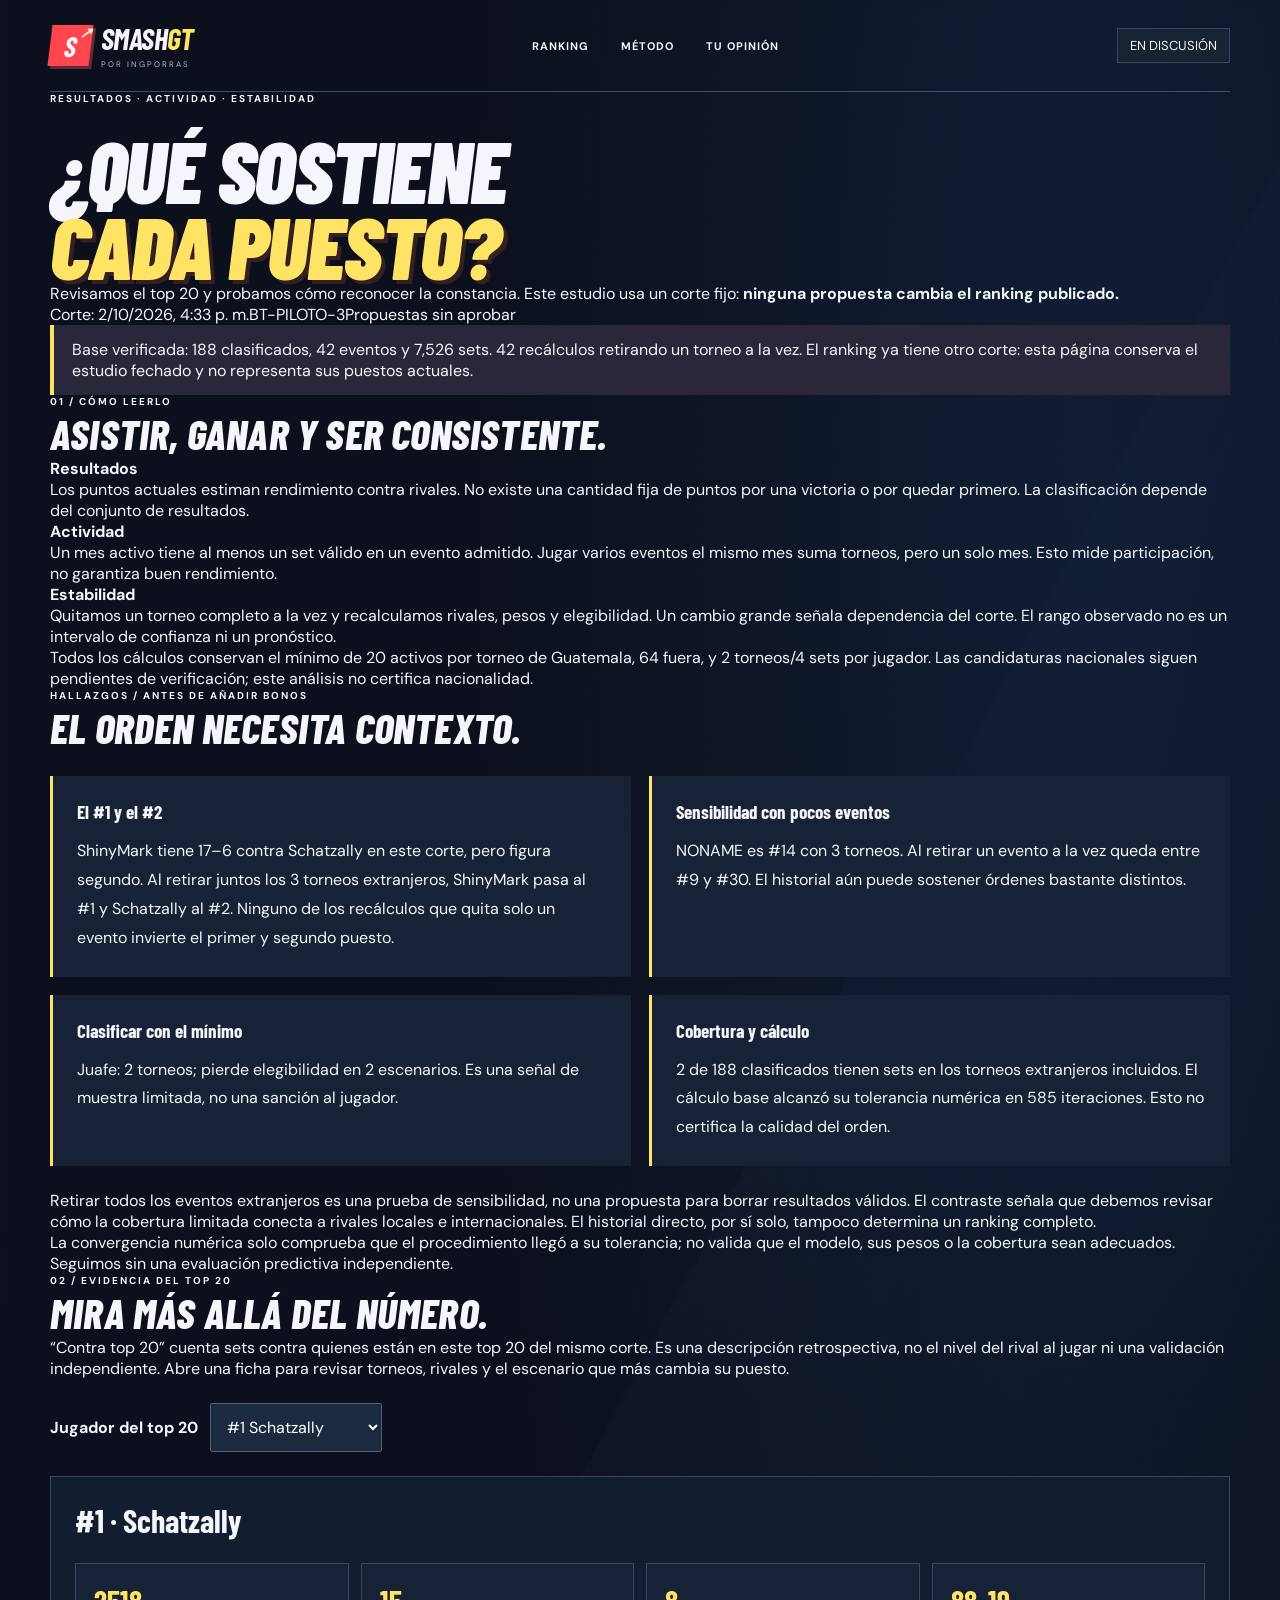
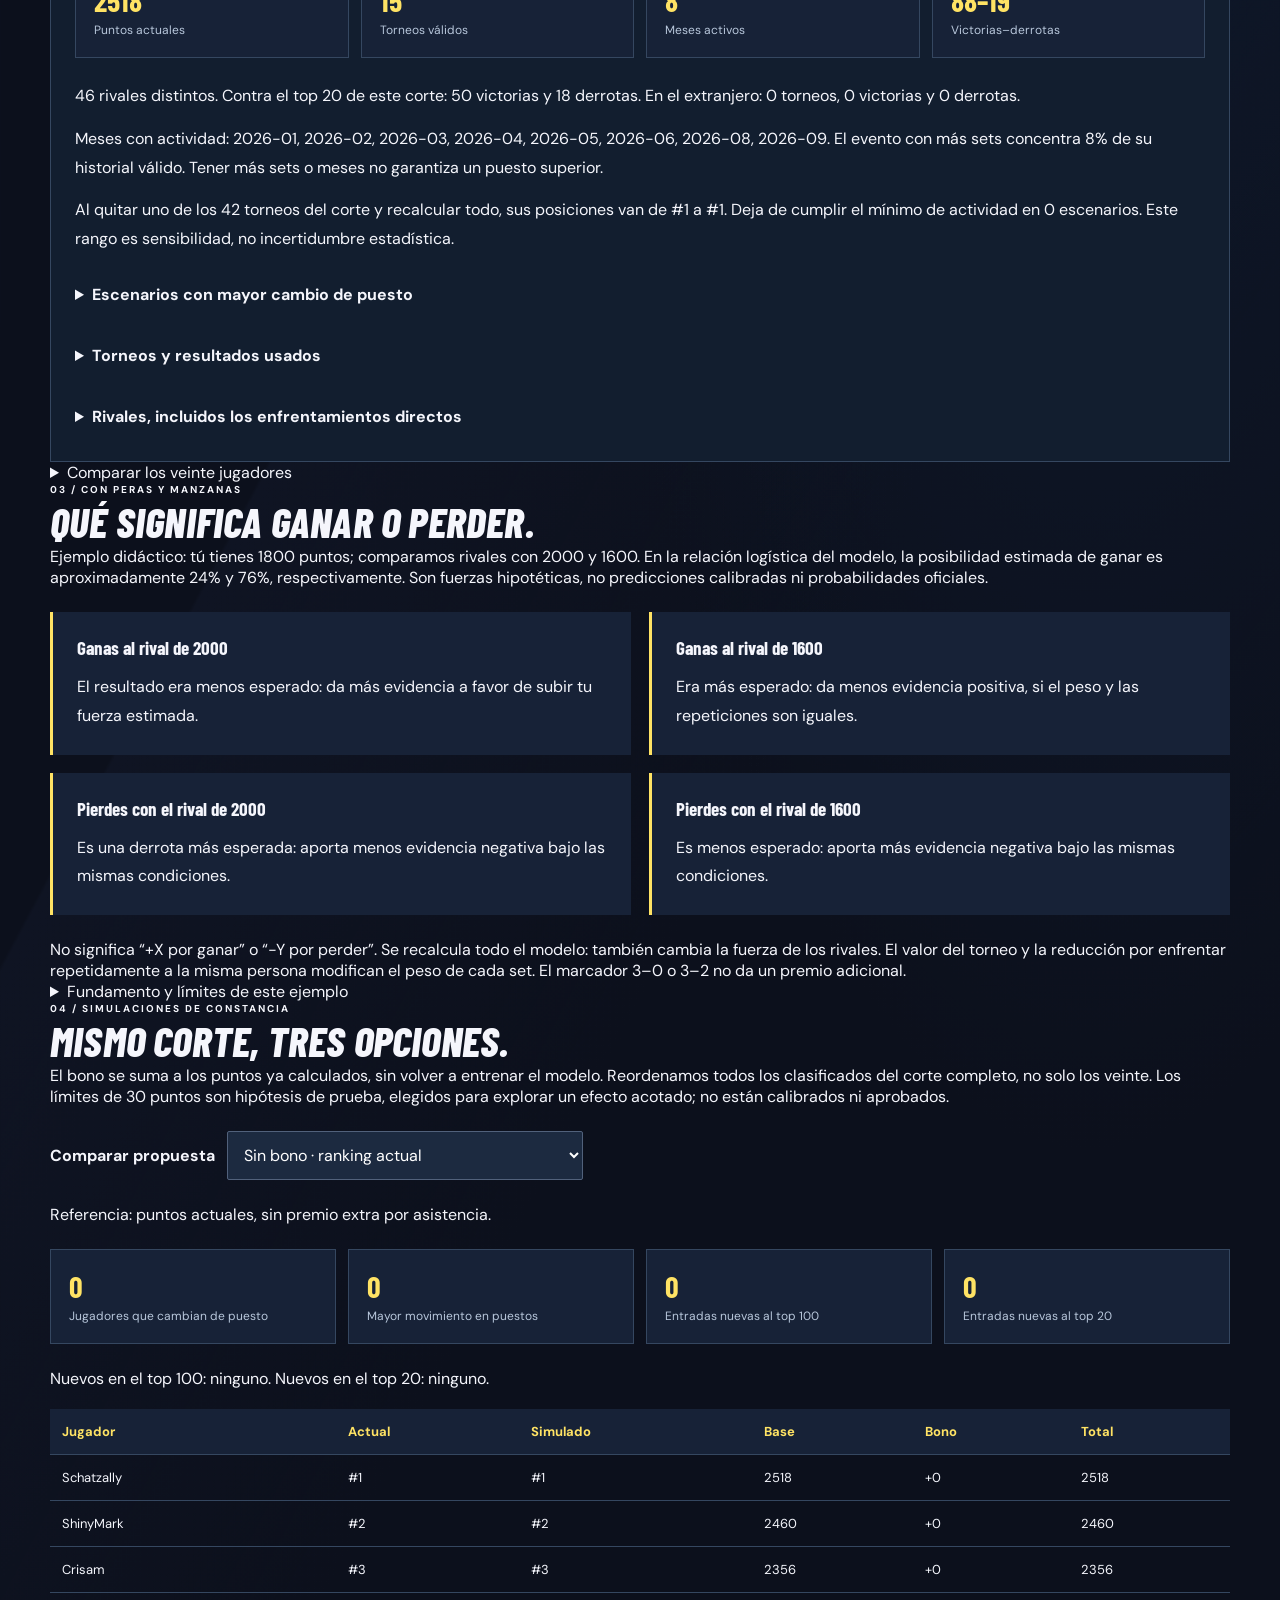
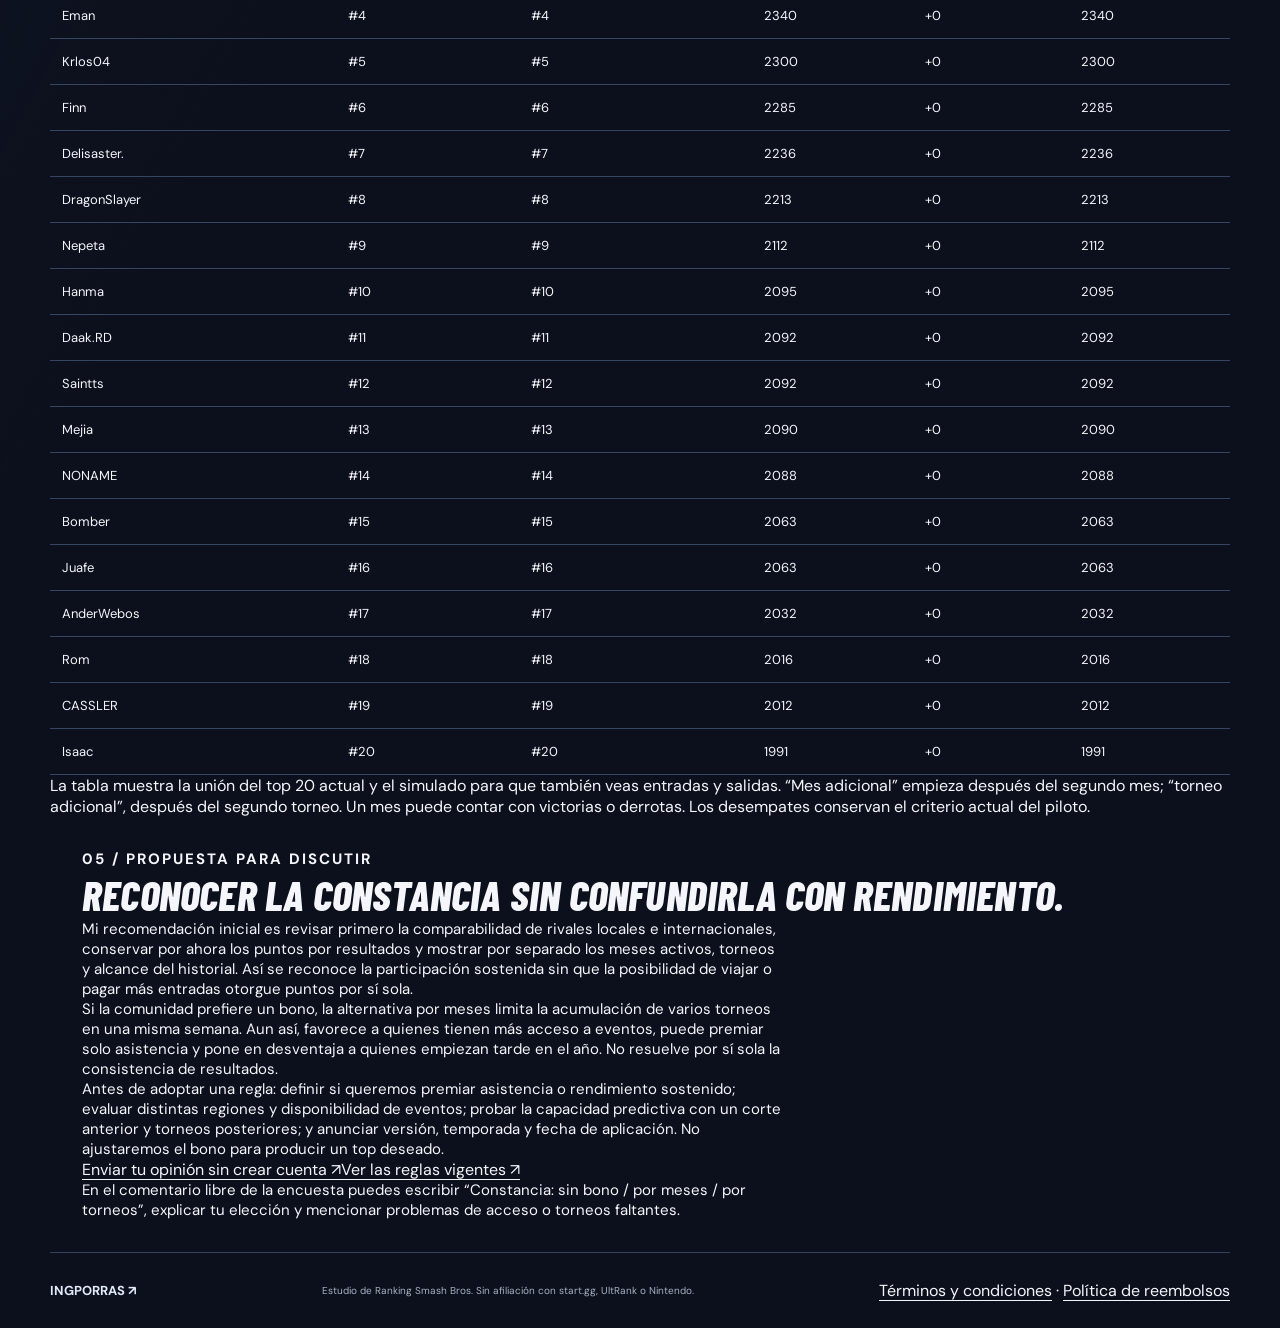
==== commit de04d546: "Add draft service terms and refund policy with public links" ====
--- a/ranking-smash-ultimate/analisis-top20.html
+++ b/ranking-smash-ultimate/analisis-top20.html
@@ -22,6 +22,7 @@
 <meta name="description" content="Estudio histórico del top 20 de Smash Ultimate Guatemala: resultados, actividad y estabilidad. Las propuestas de constancia no cambian el ranking piloto.">
 <link rel="stylesheet" href="./style.css"><link rel="stylesheet" href="./arena.css"><link rel="stylesheet" href="./metodologia.css"><link rel="stylesheet" href="./analisis-top20.css">
 <script src="./analisis-top20.js?v=20261003" defer></script><script src="./visita.js?v=20261007" data-page="analisis-top20" defer></script>
+  <link rel="icon" href="/favicon.svg" type="image/svg+xml"><link rel="icon" href="/favicon-32.png" sizes="32x32" type="image/png"><link rel="icon" href="/favicon-16.png" sizes="16x16" type="image/png"><link rel="apple-touch-icon" href="/apple-touch-icon.png"><link rel="manifest" href="/site.webmanifest">
 </head>
 <body>
 <a class="skip-link" href="#contenido">Saltar al contenido</a>
@@ -35,5 +36,5 @@
 <section class="methodology-section" aria-labelledby="examples-title"><p class="eyebrow">03 / CON PERAS Y MANZANAS</p><h2 id="examples-title">QUÉ SIGNIFICA GANAR O PERDER.</h2><p class="methodology-note">Ejemplo didáctico: tú tienes 1800 puntos; comparamos rivales con 2000 y 1600. En la relación logística del modelo, la posibilidad estimada de ganar es aproximadamente 24% y 76%, respectivamente. Son fuerzas hipotéticas, no predicciones calibradas ni probabilidades oficiales.</p><div class="study-examples"><article><h3>Ganas al rival de 2000</h3><p>El resultado era menos esperado: da más evidencia a favor de subir tu fuerza estimada.</p></article><article><h3>Ganas al rival de 1600</h3><p>Era más esperado: da menos evidencia positiva, si el peso y las repeticiones son iguales.</p></article><article><h3>Pierdes con el rival de 2000</h3><p>Es una derrota más esperada: aporta menos evidencia negativa bajo las mismas condiciones.</p></article><article><h3>Pierdes con el rival de 1600</h3><p>Es menos esperado: aporta más evidencia negativa bajo las mismas condiciones.</p></article></div><p class="methodology-note">No significa “+X por ganar” o “−Y por perder”. Se recalcula todo el modelo: también cambia la fuerza de los rivales. El valor del torneo y la reducción por enfrentar repetidamente a la misma persona modifican el peso de cada set. El marcador 3–0 o 3–2 no da un premio adicional.</p><details class="formula-detail"><summary>Fundamento y límites de este ejemplo</summary><p>La relación usada es 1 / (1 + 10^((puntos del rival − tus puntos) / 400)). Aquí solo ilustramos el sentido de la evidencia. Los coeficientes, pesos y reglas del piloto son decisiones de Ranking Smash Bros. <a href="https://www.jstatsoft.org/article/view/v048i09" target="_blank" rel="noopener noreferrer">Referencia sobre modelos Bradley–Terry ↗</a>. Este estudio no prueba capacidad predictiva; falta validación temporal con resultados posteriores.</p></details></section>
 <section class="methodology-section" aria-labelledby="bonus-title"><p class="eyebrow">04 / SIMULACIONES DE CONSTANCIA</p><h2 id="bonus-title">MISMO CORTE, TRES OPCIONES.</h2><p class="methodology-note">El bono se suma a los puntos ya calculados, sin volver a entrenar el modelo. Reordenamos todos los clasificados del corte completo, no solo los veinte. Los límites de 30 puntos son hipótesis de prueba, elegidos para explorar un efecto acotado; no están calibrados ni aprobados.</p><div class="study-controls"><label for="study-scenario">Comparar propuesta</label><select id="study-scenario" disabled><option value="none">Sin bono · ranking actual</option><option value="events">5 puntos por torneo adicional · máximo 30</option><option value="months">10 puntos por mes adicional · máximo 30</option></select></div><p id="scenario-explanation" class="methodology-note"></p><div id="scenario-summary" class="study-stats"></div><p id="scenario-entry" class="methodology-note"></p><div class="study-table-wrap"><table class="study-table"><thead><tr><th scope="col">Jugador</th><th scope="col">Actual</th><th scope="col">Simulado</th><th scope="col">Base</th><th scope="col">Bono</th><th scope="col">Total</th></tr></thead><tbody id="scenario-rows"></tbody></table></div><p class="methodology-note">La tabla muestra la unión del top 20 actual y el simulado para que también veas entradas y salidas. “Mes adicional” empieza después del segundo mes; “torneo adicional”, después del segundo torneo. Un mes puede contar con victorias o derrotas. Los desempates conservan el criterio actual del piloto.</p></section>
 <section class="methodology-section review-box" aria-labelledby="proposal-title"><p class="eyebrow">05 / PROPUESTA PARA DISCUTIR</p><h2 id="proposal-title">RECONOCER LA CONSTANCIA SIN CONFUNDIRLA CON RENDIMIENTO.</h2><p>Mi recomendación inicial es revisar primero la comparabilidad de rivales locales e internacionales, conservar por ahora los puntos por resultados y mostrar por separado los meses activos, torneos y alcance del historial. Así se reconoce la participación sostenida sin que la posibilidad de viajar o pagar más entradas otorgue puntos por sí sola.</p><p>Si la comunidad prefiere un bono, la alternativa por meses limita la acumulación de varios torneos en una misma semana. Aun así, favorece a quienes tienen más acceso a eventos, puede premiar solo asistencia y pone en desventaja a quienes empiezan tarde en el año. No resuelve por sí sola la consistencia de resultados.</p><p>Antes de adoptar una regla: definir si queremos premiar asistencia o rendimiento sostenido; evaluar distintas regiones y disponibilidad de eventos; probar la capacidad predictiva con un corte anterior y torneos posteriores; y anunciar versión, temporada y fecha de aplicación. No ajustaremos el bono para producir un top deseado.</p><div class="review-links"><a href="./encuesta.php">Enviar tu opinión sin crear cuenta ↗</a><a href="./metodologia.html">Ver las reglas vigentes ↗</a></div><p class="methodology-note">En el comentario libre de la encuesta puedes escribir “Constancia: sin bono / por meses / por torneos”, explicar tu elección y mencionar problemas de acceso o torneos faltantes.</p></section>
-</main><footer class="wrap"><a href="https://ingporras.com/">INGPORRAS ↗</a><p>Estudio de Ranking Smash Bros. Sin afiliación con start.gg, UltRank o Nintendo.</p></footer>
+</main><footer class="wrap"><a href="https://ingporras.com/">INGPORRAS ↗</a><p>Estudio de Ranking Smash Bros. Sin afiliación con start.gg, UltRank o Nintendo.</p><nav aria-label="Condiciones del servicio"><a href="/terminos.html">Términos y condiciones</a> · <a href="/reembolsos.html">Política de reembolsos</a></nav></footer>
 </body></html>
--- a/ranking-smash-ultimate/arena.css
+++ b/ranking-smash-ultimate/arena.css
@@ -412,3 +412,5 @@
 .smash-redesign .next-tournament .nt-cta { align-self:flex-start; display:inline-flex; align-items:center; justify-content:center; min-height:52px; padding:0 22px; background:#49A6E9; color:#0B0F1A; transform:skewX(-10deg); font:800 14px 'Archivo',sans-serif; text-transform:uppercase; letter-spacing:.04em; text-decoration:none; }
 .nt-cta span { display:inline-block; transform:skewX(10deg); } .smash-redesign .next-tournament .nt-cta:hover { background:#F4F1EA; color:#0B0F1A; text-decoration:none; }
 .nt-note, .nt-none { margin:0; font-size:13px; line-height:1.5; color:#9AA3B5; }
+.smash-redesign .gt-brand .gt-mono{display:none}.smash-redesign .gt-brand .gt-logo{display:block;height:28px;width:auto}
+@media (max-width:700px){.smash-redesign .gt-brand .gt-mono{display:block}}
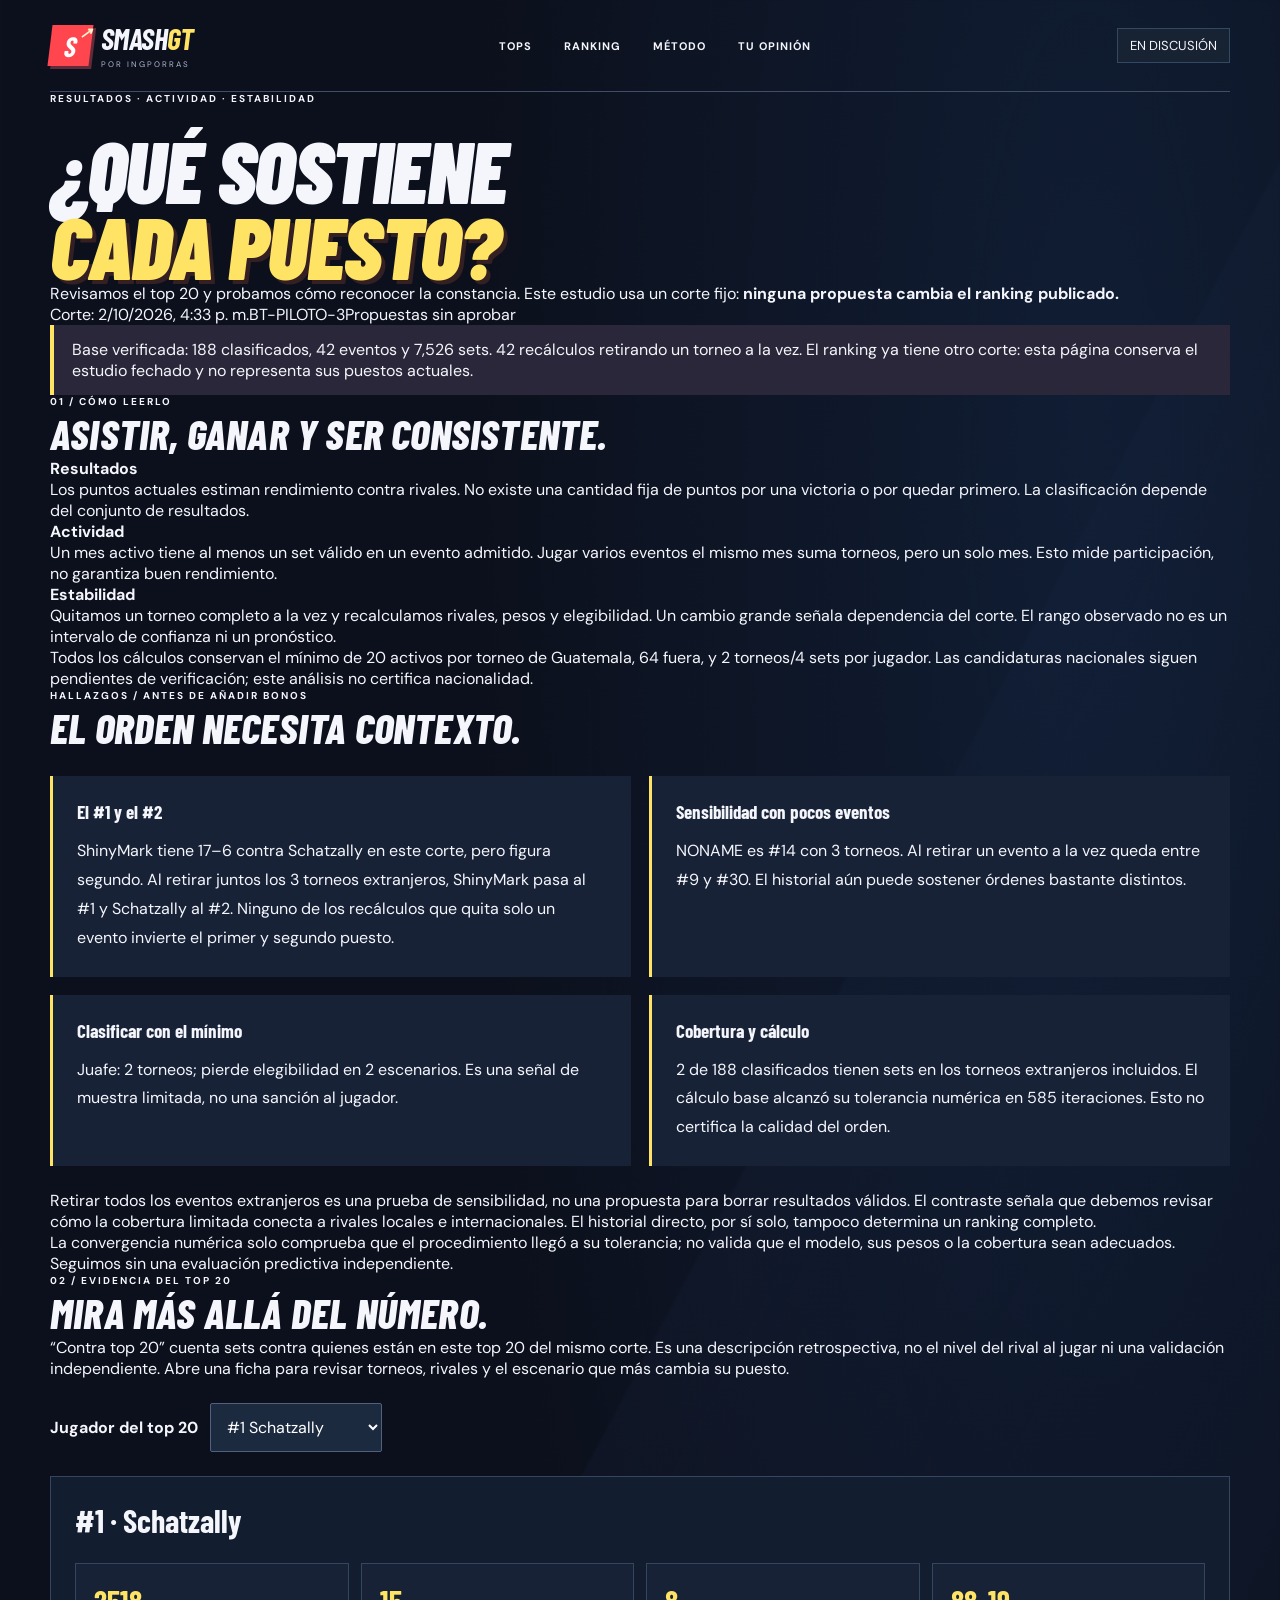
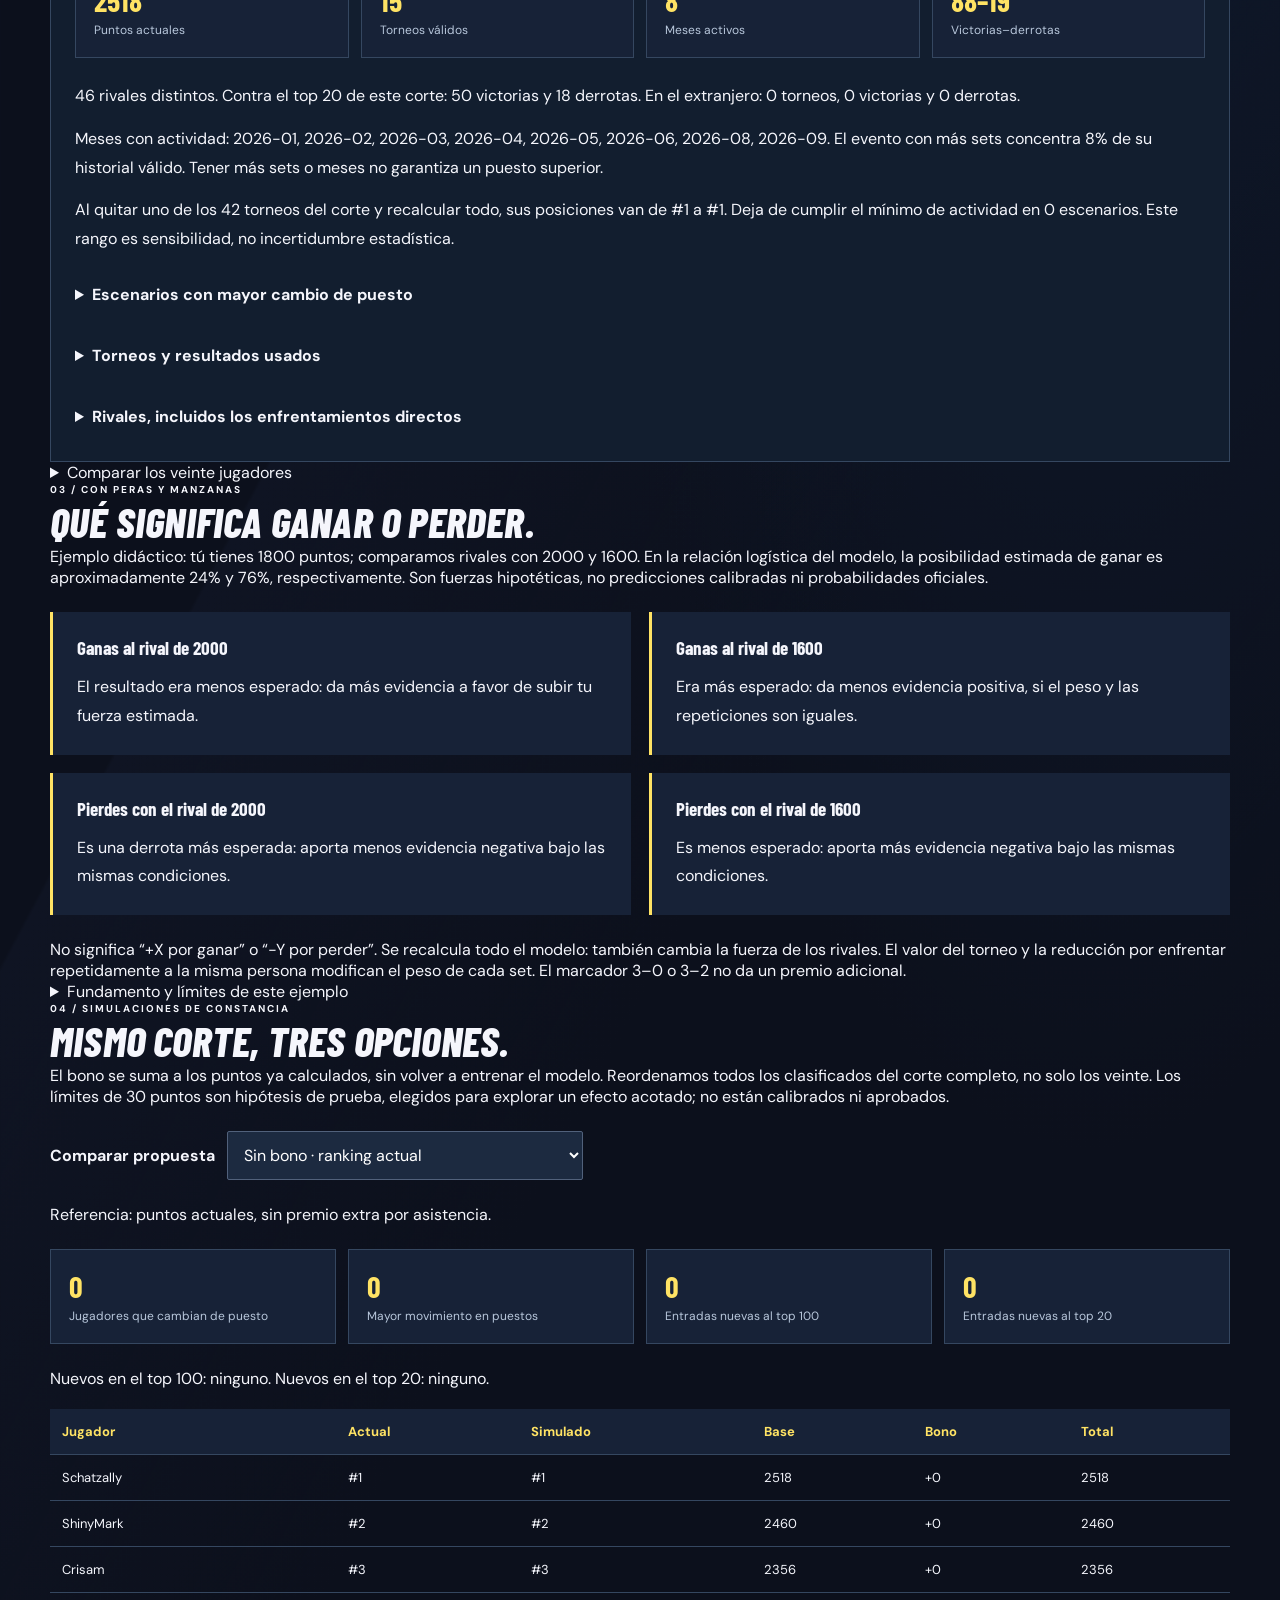
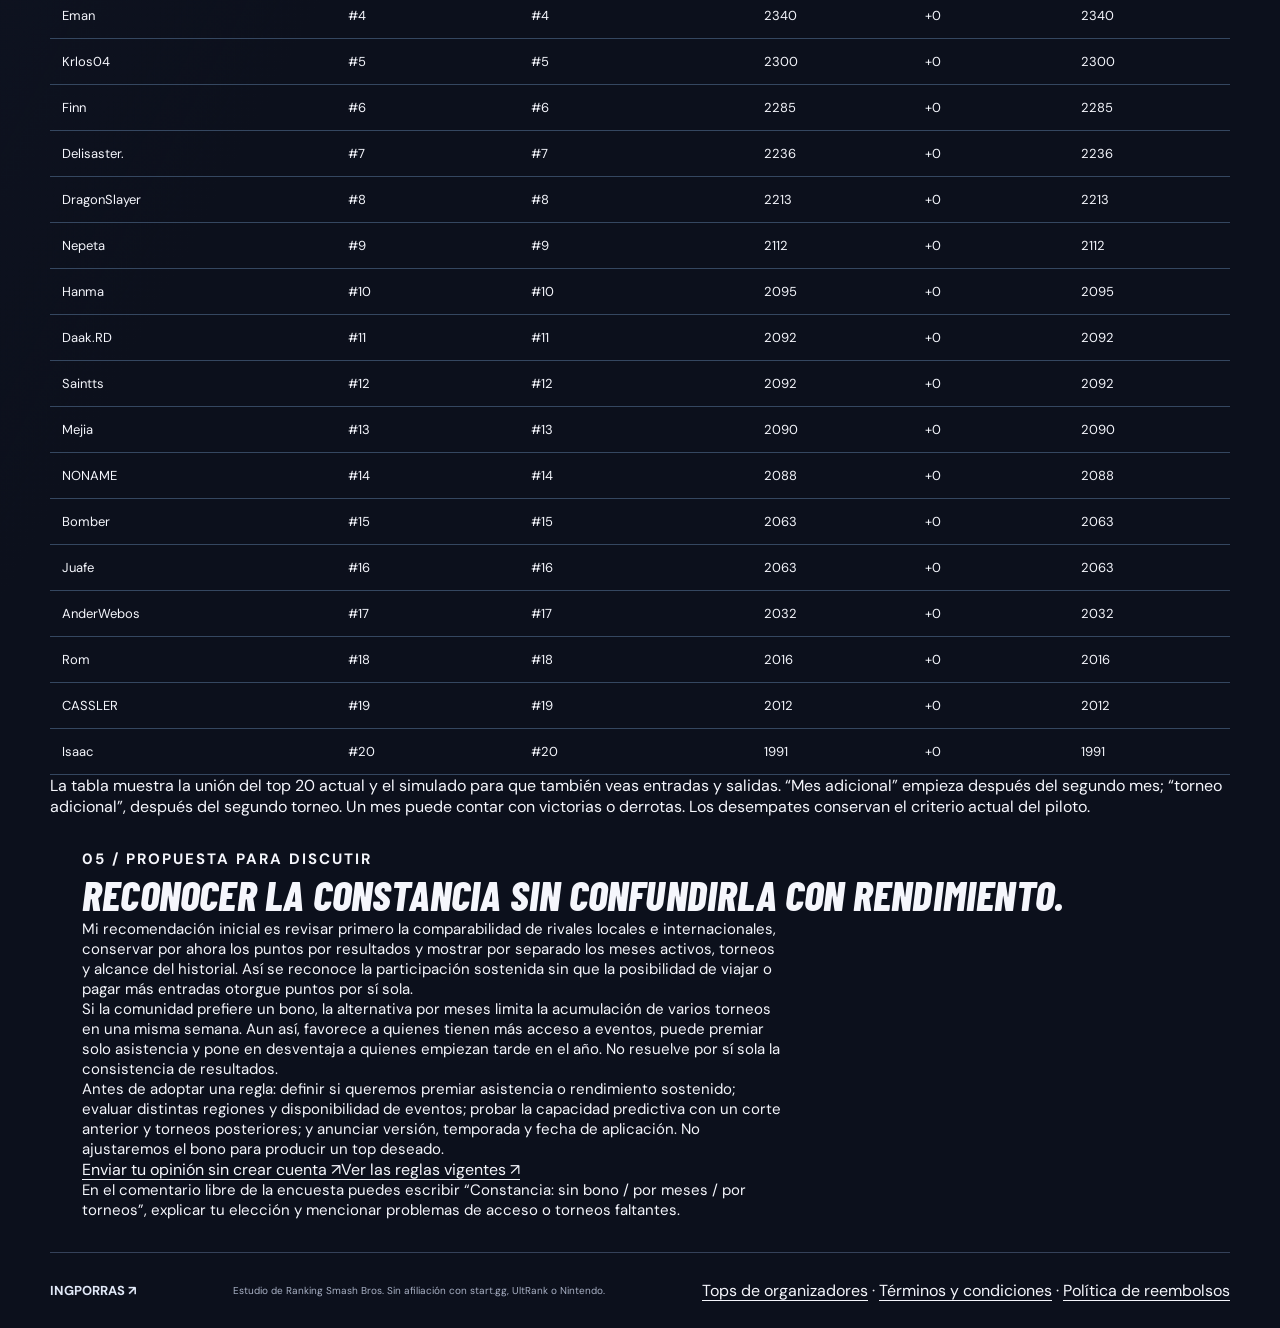
==== commit e64e5b38: "Añadir directorio público de tops compartidos de organizadores" ====
--- a/ranking-smash-ultimate/analisis-top20.html
+++ b/ranking-smash-ultimate/analisis-top20.html
@@ -26,7 +26,7 @@
 </head>
 <body>
 <a class="skip-link" href="#contenido">Saltar al contenido</a>
-<header class="site-header wrap"><a class="brand" href="./" aria-label="Ranking Smash Bros, inicio"><span class="brand-mark" aria-hidden="true">S<span>↗</span></span><span>SMASH<span class="brand-gt">GT</span><small>POR INGPORRAS</small></span></a><nav aria-label="Principal"><a href="./">Ranking</a><a href="./metodologia.html">Método</a><a href="./encuesta.php">Tu opinión</a></nav><span class="country">EN DISCUSIÓN</span></header>
+<header class="site-header wrap"><a class="brand" href="./" aria-label="Ranking Smash Bros, inicio"><span class="brand-mark" aria-hidden="true">S<span>↗</span></span><span>SMASH<span class="brand-gt">GT</span><small>POR INGPORRAS</small></span></a><nav aria-label="Principal"><a href="./tops.html">Tops</a><a href="./">Ranking</a><a href="./metodologia.html">Método</a><a href="./encuesta.php">Tu opinión</a></nav><span class="country">EN DISCUSIÓN</span></header>
 <main id="contenido" class="wrap methodology-page">
 <div class="methodology-hero"><p class="eyebrow">RESULTADOS · ACTIVIDAD · ESTABILIDAD</p><h1>¿QUÉ SOSTIENE<br><em>CADA PUESTO?</em></h1><p class="methodology-lead">Revisamos el top 20 y probamos cómo reconocer la constancia. Este estudio usa un corte fijo: <b>ninguna propuesta cambia el ranking publicado.</b></p><div class="methodology-meta"><span id="study-cut">Cargando corte…</span><span id="study-method"></span><span>Propuestas sin aprobar</span></div></div>
 <p id="study-status" class="event-status" role="status">Verificando el estudio…</p>
@@ -36,5 +36,5 @@
 <section class="methodology-section" aria-labelledby="examples-title"><p class="eyebrow">03 / CON PERAS Y MANZANAS</p><h2 id="examples-title">QUÉ SIGNIFICA GANAR O PERDER.</h2><p class="methodology-note">Ejemplo didáctico: tú tienes 1800 puntos; comparamos rivales con 2000 y 1600. En la relación logística del modelo, la posibilidad estimada de ganar es aproximadamente 24% y 76%, respectivamente. Son fuerzas hipotéticas, no predicciones calibradas ni probabilidades oficiales.</p><div class="study-examples"><article><h3>Ganas al rival de 2000</h3><p>El resultado era menos esperado: da más evidencia a favor de subir tu fuerza estimada.</p></article><article><h3>Ganas al rival de 1600</h3><p>Era más esperado: da menos evidencia positiva, si el peso y las repeticiones son iguales.</p></article><article><h3>Pierdes con el rival de 2000</h3><p>Es una derrota más esperada: aporta menos evidencia negativa bajo las mismas condiciones.</p></article><article><h3>Pierdes con el rival de 1600</h3><p>Es menos esperado: aporta más evidencia negativa bajo las mismas condiciones.</p></article></div><p class="methodology-note">No significa “+X por ganar” o “−Y por perder”. Se recalcula todo el modelo: también cambia la fuerza de los rivales. El valor del torneo y la reducción por enfrentar repetidamente a la misma persona modifican el peso de cada set. El marcador 3–0 o 3–2 no da un premio adicional.</p><details class="formula-detail"><summary>Fundamento y límites de este ejemplo</summary><p>La relación usada es 1 / (1 + 10^((puntos del rival − tus puntos) / 400)). Aquí solo ilustramos el sentido de la evidencia. Los coeficientes, pesos y reglas del piloto son decisiones de Ranking Smash Bros. <a href="https://www.jstatsoft.org/article/view/v048i09" target="_blank" rel="noopener noreferrer">Referencia sobre modelos Bradley–Terry ↗</a>. Este estudio no prueba capacidad predictiva; falta validación temporal con resultados posteriores.</p></details></section>
 <section class="methodology-section" aria-labelledby="bonus-title"><p class="eyebrow">04 / SIMULACIONES DE CONSTANCIA</p><h2 id="bonus-title">MISMO CORTE, TRES OPCIONES.</h2><p class="methodology-note">El bono se suma a los puntos ya calculados, sin volver a entrenar el modelo. Reordenamos todos los clasificados del corte completo, no solo los veinte. Los límites de 30 puntos son hipótesis de prueba, elegidos para explorar un efecto acotado; no están calibrados ni aprobados.</p><div class="study-controls"><label for="study-scenario">Comparar propuesta</label><select id="study-scenario" disabled><option value="none">Sin bono · ranking actual</option><option value="events">5 puntos por torneo adicional · máximo 30</option><option value="months">10 puntos por mes adicional · máximo 30</option></select></div><p id="scenario-explanation" class="methodology-note"></p><div id="scenario-summary" class="study-stats"></div><p id="scenario-entry" class="methodology-note"></p><div class="study-table-wrap"><table class="study-table"><thead><tr><th scope="col">Jugador</th><th scope="col">Actual</th><th scope="col">Simulado</th><th scope="col">Base</th><th scope="col">Bono</th><th scope="col">Total</th></tr></thead><tbody id="scenario-rows"></tbody></table></div><p class="methodology-note">La tabla muestra la unión del top 20 actual y el simulado para que también veas entradas y salidas. “Mes adicional” empieza después del segundo mes; “torneo adicional”, después del segundo torneo. Un mes puede contar con victorias o derrotas. Los desempates conservan el criterio actual del piloto.</p></section>
 <section class="methodology-section review-box" aria-labelledby="proposal-title"><p class="eyebrow">05 / PROPUESTA PARA DISCUTIR</p><h2 id="proposal-title">RECONOCER LA CONSTANCIA SIN CONFUNDIRLA CON RENDIMIENTO.</h2><p>Mi recomendación inicial es revisar primero la comparabilidad de rivales locales e internacionales, conservar por ahora los puntos por resultados y mostrar por separado los meses activos, torneos y alcance del historial. Así se reconoce la participación sostenida sin que la posibilidad de viajar o pagar más entradas otorgue puntos por sí sola.</p><p>Si la comunidad prefiere un bono, la alternativa por meses limita la acumulación de varios torneos en una misma semana. Aun así, favorece a quienes tienen más acceso a eventos, puede premiar solo asistencia y pone en desventaja a quienes empiezan tarde en el año. No resuelve por sí sola la consistencia de resultados.</p><p>Antes de adoptar una regla: definir si queremos premiar asistencia o rendimiento sostenido; evaluar distintas regiones y disponibilidad de eventos; probar la capacidad predictiva con un corte anterior y torneos posteriores; y anunciar versión, temporada y fecha de aplicación. No ajustaremos el bono para producir un top deseado.</p><div class="review-links"><a href="./encuesta.php">Enviar tu opinión sin crear cuenta ↗</a><a href="./metodologia.html">Ver las reglas vigentes ↗</a></div><p class="methodology-note">En el comentario libre de la encuesta puedes escribir “Constancia: sin bono / por meses / por torneos”, explicar tu elección y mencionar problemas de acceso o torneos faltantes.</p></section>
-</main><footer class="wrap"><a href="https://ingporras.com/">INGPORRAS ↗</a><p>Estudio de Ranking Smash Bros. Sin afiliación con start.gg, UltRank o Nintendo.</p><nav aria-label="Condiciones del servicio"><a href="/terminos.html">Términos y condiciones</a> · <a href="/reembolsos.html">Política de reembolsos</a></nav></footer>
+</main><footer class="wrap"><a href="https://ingporras.com/">INGPORRAS ↗</a><p>Estudio de Ranking Smash Bros. Sin afiliación con start.gg, UltRank o Nintendo.</p><nav aria-label="Condiciones del servicio"><a href="/tops.html">Tops de organizadores</a> · <a href="/terminos.html">Términos y condiciones</a> · <a href="/reembolsos.html">Política de reembolsos</a></nav></footer>
 </body></html>
